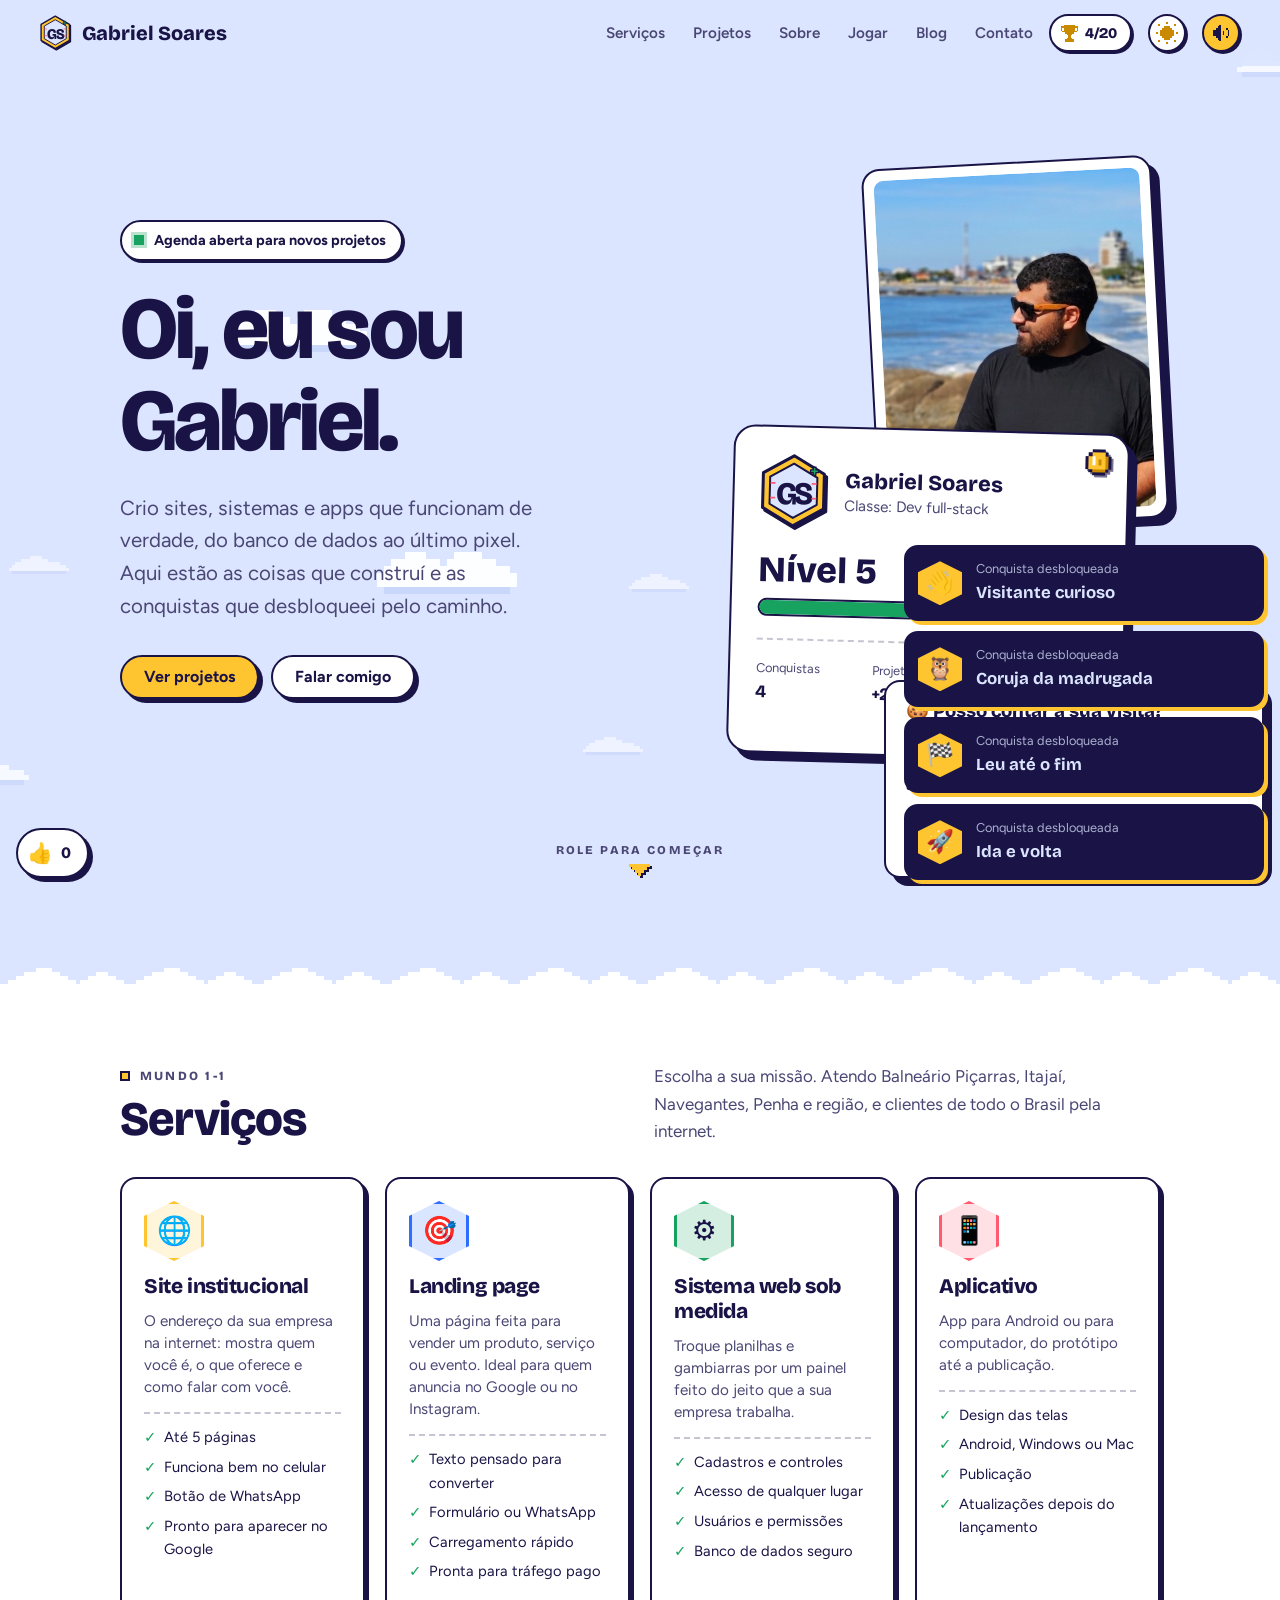
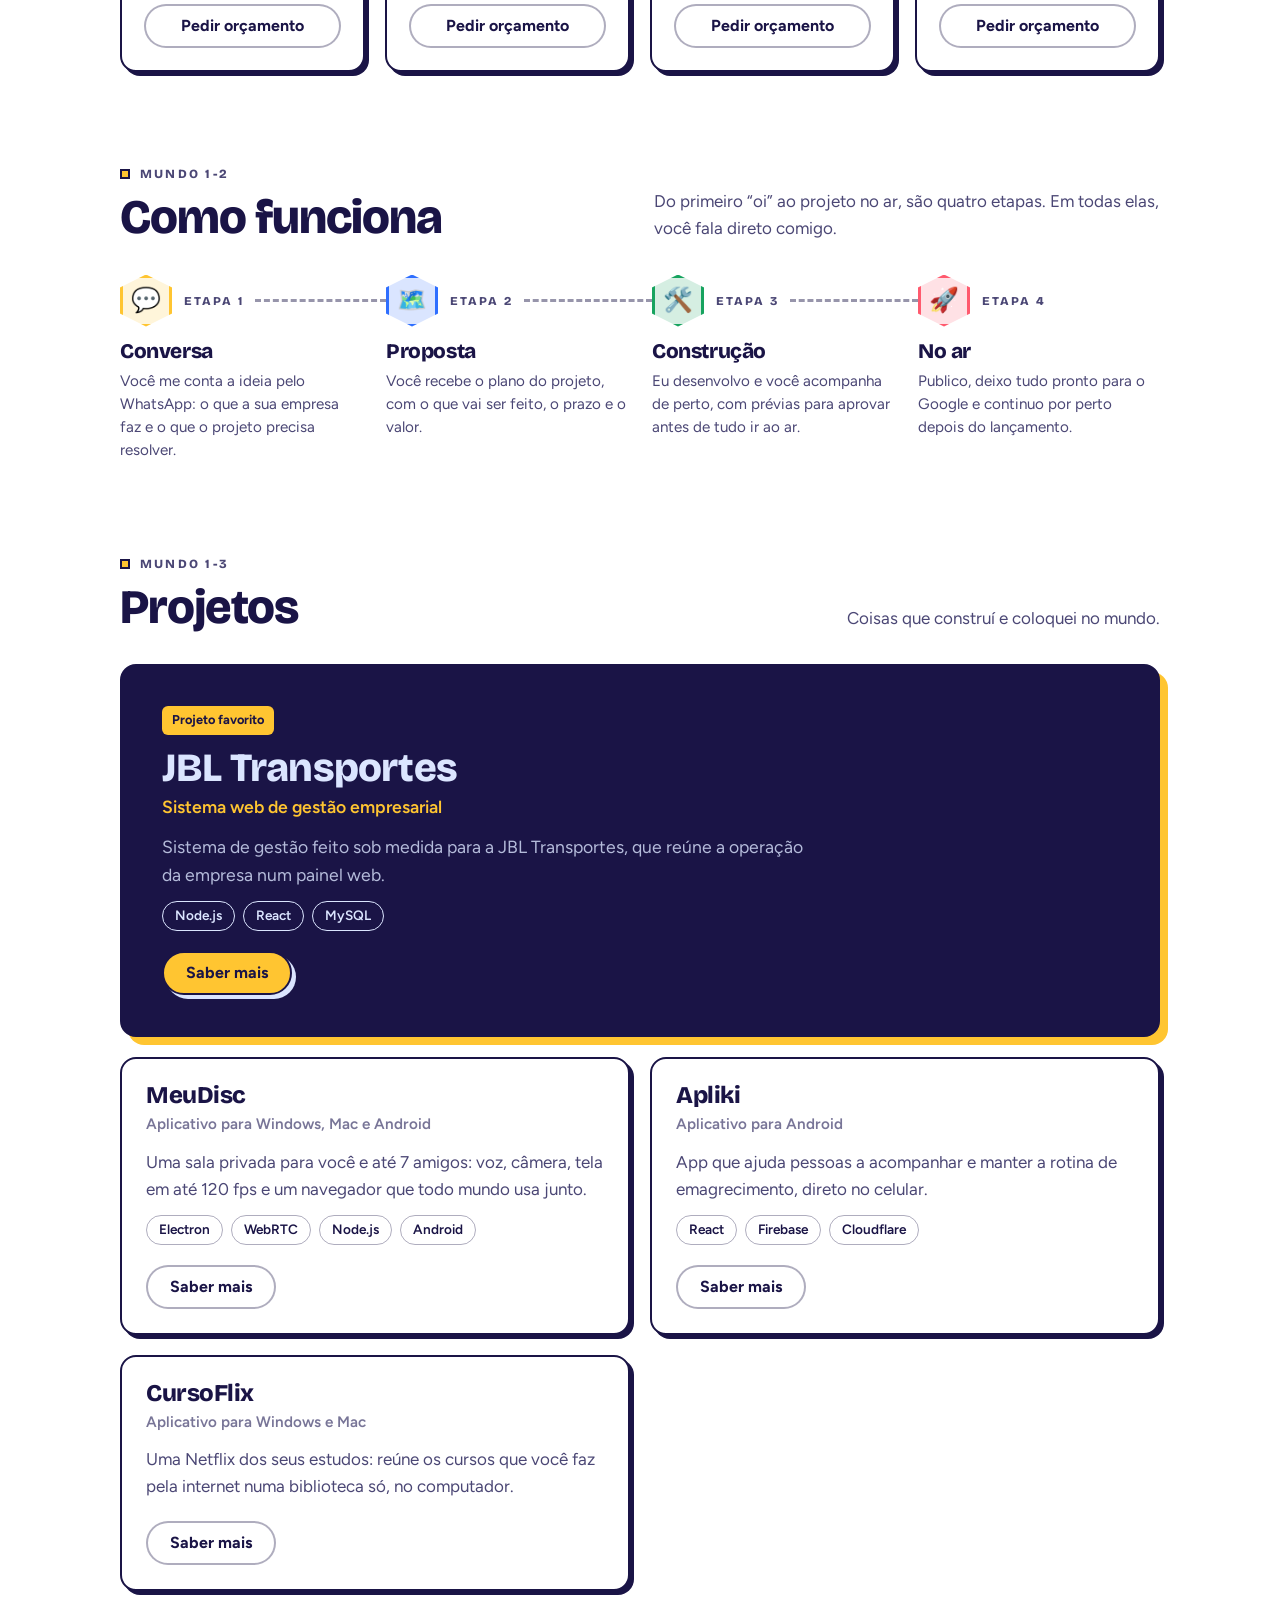
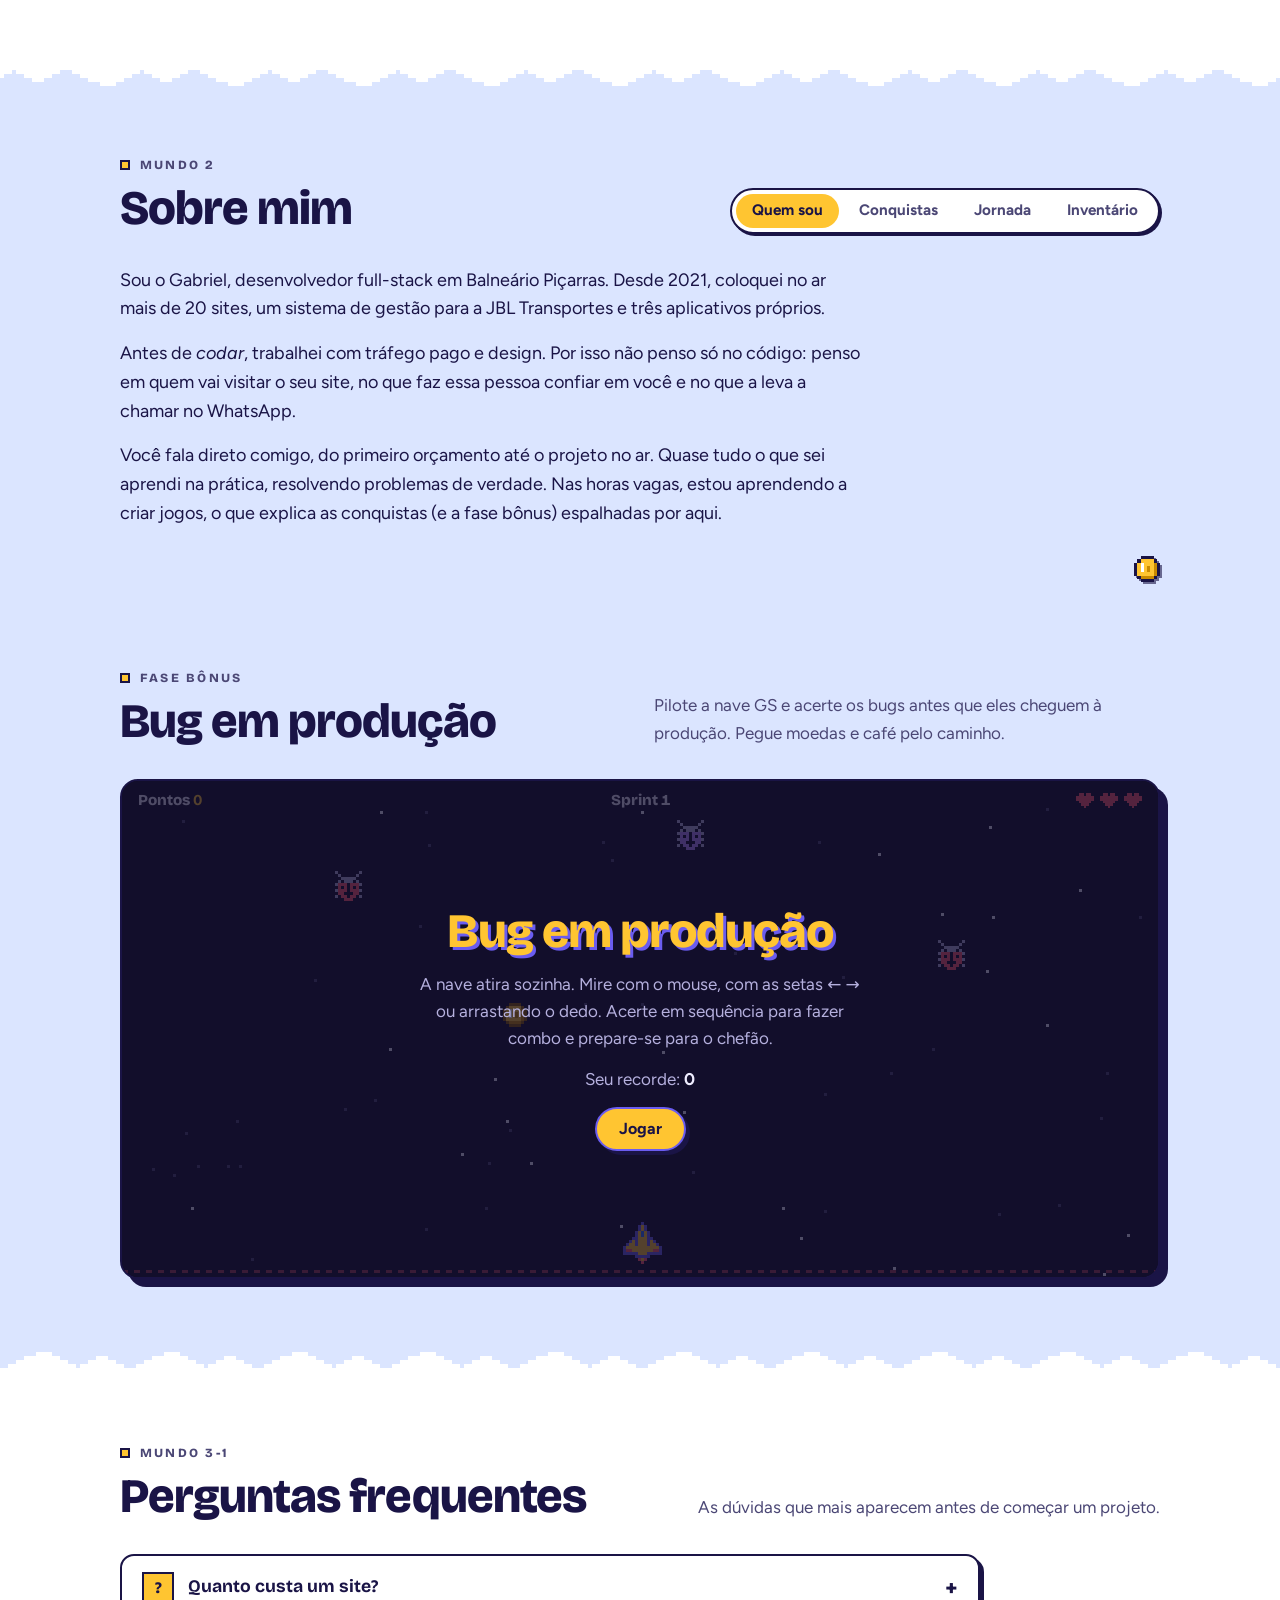
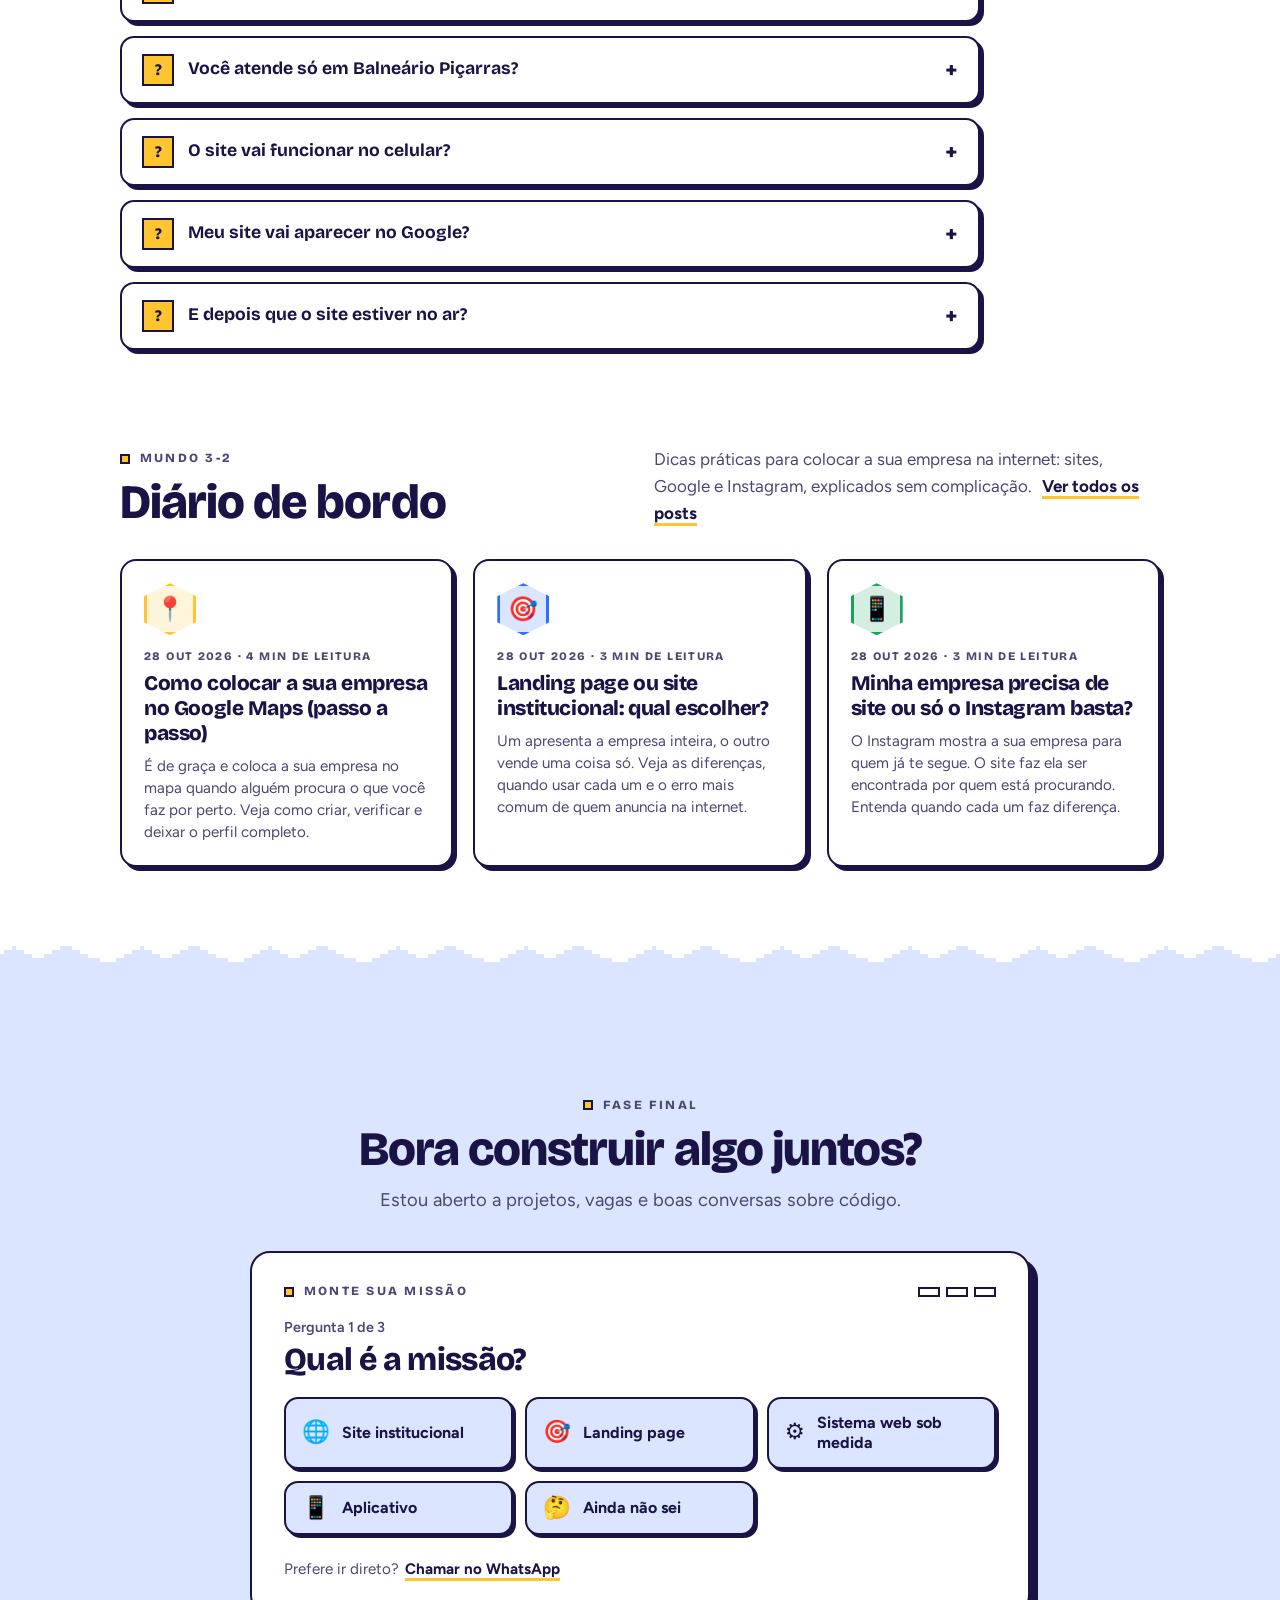
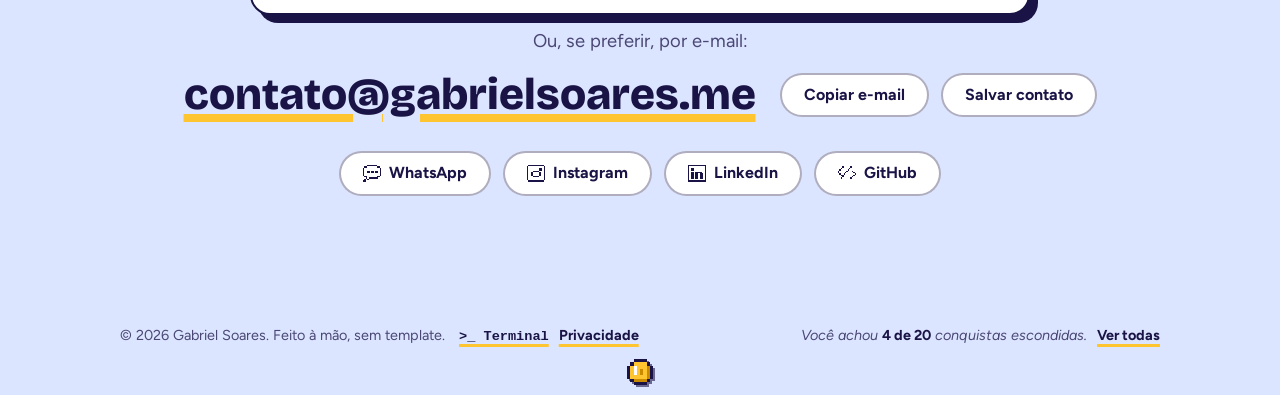
==== index.html @ e7918ba9 "Adiciona aviso de cookies, Google Analytics e cliques no WhatsApp - medicao.js: o Google Analytics s" ====
<!doctype html>
<html lang="pt-BR">
<head>
  <meta charset="utf-8">
  <meta name="viewport" content="width=device-width, initial-scale=1">
  <title>Criação de sites e sistemas em Balneário Piçarras | Gabriel Soares</title>
  <meta name="description" content="Desenvolvedor full-stack em Balneário Piçarras, SC. Crio sites institucionais, landing pages, sistemas web e apps para empresas de Piçarras, Itajaí, Navegantes, Penha e região. Peça seu orçamento.">
  <link rel="canonical" href="https://gabrielsoares.me/">
  <link rel="alternate" type="application/rss+xml" title="Diário de bordo | Gabriel Soares" href="https://gabrielsoares.me/blog/feed.xml">
  <meta name="robots" content="index, follow">
  <meta name="author" content="Gabriel Soares">
  <meta name="theme-color" content="#ffc531">
  <meta name="color-scheme" content="light dark">

  <!-- Prévia do link no WhatsApp, Instagram, LinkedIn etc. -->
  <meta property="og:type" content="website">
  <meta property="og:locale" content="pt_BR">
  <meta property="og:site_name" content="Gabriel Soares">
  <meta property="og:url" content="https://gabrielsoares.me/">
  <meta property="og:title" content="Gabriel Soares | Criação de sites e sistemas">
  <meta property="og:description" content="Sites, landing pages, sistemas web e apps para empresas de Balneário Piçarras e região. Mais de 20 projetos entregues.">
  <meta property="og:image" content="https://gabrielsoares.me/logo/gabriel-soares-lockup.png">
  <meta property="og:image:width" content="1200">
  <meta property="og:image:height" content="500">
  <meta property="og:image:alt" content="Logo Gabriel Soares">
  <meta name="twitter:card" content="summary_large_image">
  <meta name="twitter:title" content="Gabriel Soares | Criação de sites e sistemas">
  <meta name="twitter:description" content="Sites, landing pages, sistemas web e apps para empresas de Balneário Piçarras e região.">
  <meta name="twitter:image" content="https://gabrielsoares.me/logo/gabriel-soares-lockup.png">

  <!-- Dados estruturados: ajudam o Google a entender quem você é, o que oferece e onde atende -->
  <script type="application/ld+json">
  {
    "@context": "https://schema.org",
    "@graph": [
      {
        "@type": "ProfessionalService",
        "@id": "https://gabrielsoares.me/#negocio",
        "name": "Gabriel Soares | Desenvolvimento web",
        "url": "https://gabrielsoares.me/",
        "logo": "https://gabrielsoares.me/logo/gabriel-soares-icon.png",
        "image": "https://gabrielsoares.me/foto.jpg",
        "description": "Criação de sites institucionais, landing pages, sistemas web e aplicativos para empresas.",
        "email": "contato@gabrielsoares.me",
        "telephone": "+55 47 99220-1382",
        "priceRange": "$$",
        "address": {
          "@type": "PostalAddress",
          "addressLocality": "Balneário Piçarras",
          "addressRegion": "SC",
          "addressCountry": "BR"
        },
        "areaServed": [
          { "@type": "City", "name": "Balneário Piçarras" },
          { "@type": "City", "name": "Itajaí" },
          { "@type": "City", "name": "Navegantes" },
          { "@type": "City", "name": "Penha" },
          { "@type": "City", "name": "Balneário Camboriú" },
          { "@type": "Country", "name": "Brasil" }
        ],
        "founder": { "@id": "https://gabrielsoares.me/#gabriel" },
        "hasOfferCatalog": {
          "@type": "OfferCatalog",
          "name": "Serviços",
          "itemListElement": [
            { "@type": "Offer", "itemOffered": { "@type": "Service", "name": "Criação de site institucional" } },
            { "@type": "Offer", "itemOffered": { "@type": "Service", "name": "Landing page" } },
            { "@type": "Offer", "itemOffered": { "@type": "Service", "name": "Sistema web sob medida" } },
            { "@type": "Offer", "itemOffered": { "@type": "Service", "name": "Aplicativo para celular" } }
          ]
        }
      },
      {
        "@type": "Person",
        "@id": "https://gabrielsoares.me/#gabriel",
        "name": "Gabriel Soares",
        "jobTitle": "Desenvolvedor full-stack",
        "url": "https://gabrielsoares.me/",
        "image": "https://gabrielsoares.me/foto.jpg",
        "sameAs": [
          "https://www.instagram.com/ogabrielsoares.dev/",
          "https://github.com/gabrielsoares97",
          "https://www.linkedin.com/in/gabriel-gracie/"
        ]
      }
    ]
  }
  </script>
  <link rel="icon" type="image/png" sizes="48x48" href="logo/favicon.png">
  <link rel="apple-touch-icon" href="logo/favicon.png">
  <link rel="preload" href="fontes/bricolage-grotesque.woff2" as="font" type="font/woff2" crossorigin>
  <link rel="preload" href="fontes/figtree.woff2" as="font" type="font/woff2" crossorigin>
  <link rel="preload" href="foto.jpg" as="image" fetchpriority="high">
  <link rel="stylesheet" href="style.css?v=2026-10-29-cookies">
  <!-- Aplica o tema dia/noite escolhido antes da página aparecer, para não piscar -->
  <script>try { var t = localStorage.getItem("gs-tema"); if (t) document.documentElement.dataset.tema = t; } catch (e) {}</script>
</head>
<body>
  <a class="pular" href="#conteudo">Pular para o conteúdo</a>
  <canvas class="fundo" id="fundo" aria-hidden="true"></canvas>

  <svg width="0" height="0" style="position:absolute" aria-hidden="true">
    <symbol id="selo-gs" viewBox="60 33 406 462">
      <path d="M256 47 438 152v208L256 465 74 360V152Z" fill="#1A1446" stroke="#1A1446" stroke-width="18" stroke-linejoin="round" transform="translate(14 16)"/>
      <path d="M256 47 438 152v208L256 465 74 360V152Z" fill="#FFC531" stroke="#1A1446" stroke-width="18" stroke-linejoin="round"/>
      <path d="M256 94 397 175v162l-141 81-141-81V175Z" fill="#DBE5FF" stroke="#1A1446" stroke-width="12" stroke-linejoin="round"/>
      <path d="M371 112h16v16h16v16h-16v16h-16v-16h-16v-16h16Z" fill="#17A35F" stroke="#1A1446" stroke-width="8" stroke-linejoin="round"/>
      <text x="256" y="335" text-anchor="middle" fill="#1A1446" font-family="Bricolage Grotesque, Arial, sans-serif" font-size="190" font-weight="800" letter-spacing="-18">GS</text>
      <path d="M122 212h22M368 212h22M122 300h22M368 300h22" stroke="#FF5A6E" stroke-width="10" stroke-linecap="round"/>
    </symbol>
  </svg>

  <header class="topo">
    <a class="marca" href="#inicio">
      <svg class="selo" aria-hidden="true"><use href="#selo-gs" /></svg>
      <span id="marca">Gabriel Soares</span>
    </a>
    <nav aria-label="Seções">
      <a href="#servicos">Serviços</a>
      <a href="#projetos">Projetos</a>
      <a href="#sobre">Sobre</a>
      <a href="#jogo">Jogar</a>
      <a href="blog/">Blog</a>
      <a href="#contato">Contato</a>
    </nav>
    <button type="button" class="hud" id="hud" aria-haspopup="dialog" title="Suas conquistas neste site">
      <span class="hud-icone" id="hud-icone"></span>
      <span id="hud-num">0/0</span>
    </button>
    <button type="button" class="som tema" id="tema" aria-pressed="false" aria-label="Modo noite" title="Trocar entre dia e noite"></button>
    <button type="button" class="som" id="som" aria-pressed="true" data-ligado="true" aria-label="Efeitos sonoros" title="Ligar ou desligar os sons">
      <svg viewBox="0 0 12 12" aria-hidden="true" shape-rendering="crispEdges">
        <path d="M1 4h2v4H1zM3 3h1v6H3zM4 2h1v8H4zM5 1h1v10H5z" />
        <path class="som-ligado" d="M7 5h1v2H7zM9 3h1v1H9zM10 4h1v4h-1zM9 8h1v1H9z" />
        <path class="som-desligado" d="M7 4h1v1H7zM8 5h1v1H8zM9 6h1v1H9zM10 7h1v1h-1zM10 4h1v1h-1zM9 5h1v1H9zM8 6h1v1H8zM7 7h1v1H7z" />
      </svg>
    </button>
  </header>

  <!-- Menu do alto-falante, quando o site tem música (DADOS.musica): efeitos e música, cada um com sua chave -->
  <div class="menu-som" id="menu-som" popover aria-label="Som">
    <button type="button" class="menu-som-item" id="alternar-efeitos" role="switch" aria-checked="true">Efeitos sonoros <i aria-hidden="true"></i></button>
    <button type="button" class="menu-som-item" id="alternar-musica" role="switch" aria-checked="false">Música de fundo <i aria-hidden="true"></i></button>
    <label class="menu-som-volume">
      <span>Volume da música</span>
      <input type="range" id="volume-musica" min="0" max="100" step="5" value="50">
    </label>
  </div>

  <main id="conteudo">
    <section class="hero" id="inicio">
      <div class="hero-texto">
        <p class="status" id="status"></p>
        <h1 id="hero-titulo">Oi, eu sou Gabriel.</h1>
        <p class="hero-resumo" id="hero-resumo"></p>
        <div class="acoes" id="hero-acoes">
          <a class="botao primario" href="#projetos">Ver projetos</a>
          <a class="botao" href="#contato">Falar comigo</a>
        </div>
      </div>

      <div class="hero-lado">
      <figure class="retrato" id="retrato"></figure>

      <aside class="ficha" aria-label="Ficha de jogador">
        <div class="ficha-topo">
          <div class="avatar" id="avatar" aria-hidden="true"></div>
          <div>
            <p class="ficha-nome" id="ficha-nome"></p>
            <p class="ficha-classe" id="ficha-classe"></p>
          </div>
        </div>
        <div class="nivel">
          <div class="nivel-linha">
            <span class="nivel-num" id="nivel-num"></span>
            <span class="nivel-dica" id="nivel-dica"></span>
          </div>
          <div class="xp" role="progressbar" aria-label="Experiência até o próximo nível" aria-valuemin="0" aria-valuemax="100" id="xp">
            <div class="xp-barra" id="xp-barra"></div>
          </div>
        </div>
        <dl class="stats">
          <div><dt>Conquistas</dt><dd id="stat-conquistas"></dd></div>
          <div><dt>Projetos</dt><dd id="stat-projetos"></dd></div>
          <div><dt>Base</dt><dd id="stat-base"></dd></div>
        </dl>
      </aside>
      </div>

      <a class="comecar" href="#servicos">
        <span>Role para começar</span>
        <svg viewBox="0 0 7 5" aria-hidden="true" shape-rendering="crispEdges"><path d="M0 0h7v1H6v1H5v1H4v1H3V3H2V2H1V1H0Z" /></svg>
      </a>
    </section>

    <!-- Mundo 1: o que eu faço. A faixa (uma nuvem grande) separa um mundo do outro. -->
    <div class="faixa">
      <section class="secao" id="servicos" aria-labelledby="t-servicos">
        <div class="secao-cabeca">
          <div>
            <p class="olho">Mundo 1-1</p>
            <h2 id="t-servicos">Serviços</h2>
          </div>
          <p>Escolha a sua missão. Atendo Balneário Piçarras, Itajaí, Navegantes, Penha e região, e clientes de todo o Brasil pela internet.</p>
        </div>
        <ul class="servicos" id="lista-servicos"></ul>
      </section>

      <section class="secao" id="processo" aria-labelledby="t-processo">
        <div class="secao-cabeca">
          <div>
            <p class="olho">Mundo 1-2</p>
            <h2 id="t-processo">Como funciona</h2>
          </div>
          <p>Do primeiro “oi” ao projeto no ar, são quatro etapas. Em todas elas, você fala direto comigo.</p>
        </div>
        <ol class="etapas" id="lista-processo"></ol>
      </section>

      <section class="secao" id="projetos" aria-labelledby="t-projetos">
        <div class="secao-cabeca">
          <div>
            <p class="olho">Mundo 1-3</p>
            <h2 id="t-projetos">Projetos</h2>
          </div>
          <p>Coisas que construí e coloquei no mundo.</p>
        </div>
        <div class="projetos" id="lista-projetos"></div>
      </section>
    </div>

    <!-- Mundo 2: quem eu sou. Sobre, conquistas, jornada e inventário numa seção só, em abas. -->
    <section class="secao tem-moeda" id="sobre" aria-labelledby="t-sobre">
      <div class="secao-cabeca">
        <div>
          <p class="olho">Mundo 2</p>
          <h2 id="t-sobre">Sobre mim</h2>
        </div>
        <div class="abas" id="abas-sobre" role="tablist" aria-label="Sobre mim">
          <button type="button" class="aba" role="tab" id="aba-sobre" aria-controls="painel-sobre" aria-selected="true">Quem sou</button>
          <button type="button" class="aba" role="tab" id="aba-conquistas" aria-controls="conquistas" aria-selected="false" tabindex="-1">Conquistas</button>
          <button type="button" class="aba" role="tab" id="aba-jornada" aria-controls="jornada" aria-selected="false" tabindex="-1">Jornada</button>
          <button type="button" class="aba" role="tab" id="aba-inventario" aria-controls="inventario" aria-selected="false" tabindex="-1">Inventário</button>
        </div>
      </div>

      <div class="painel" id="painel-sobre" role="tabpanel" aria-labelledby="aba-sobre" tabindex="0">
        <div class="sobre-texto" id="sobre-texto"></div>
      </div>
      <div class="painel" id="conquistas" role="tabpanel" aria-labelledby="aba-conquistas" tabindex="0" hidden>
        <p class="painel-intro" id="conquistas-contagem"></p>
        <ul class="conquistas" id="lista-conquistas"></ul>
      </div>
      <div class="painel tem-moeda" id="jornada" role="tabpanel" aria-labelledby="aba-jornada" tabindex="0" hidden>
        <p class="painel-intro">Cada etapa foi uma fase. Esta é a ordem em que joguei.</p>
        <ol class="fases" id="lista-jornada"></ol>
      </div>
      <div class="painel" id="inventario" role="tabpanel" aria-labelledby="aba-inventario" tabindex="0" hidden>
        <p class="painel-intro">As ferramentas que levo para qualquer fase.</p>
        <div class="inventario" id="lista-inventario"></div>
      </div>
    </section>

    <section class="secao" id="jogo" aria-labelledby="t-jogo">
      <div class="secao-cabeca">
        <div>
          <p class="olho">Fase bônus</p>
          <h2 id="t-jogo">Bug em produção</h2>
        </div>
        <p>Pilote a nave GS e acerte os bugs antes que eles cheguem à produção. Pegue moedas e café pelo caminho.</p>
      </div>
      <div class="jogo" id="jogo-area">
        <canvas class="jogo-tela" id="jogo-tela" aria-label="Jogo: a nave atira sozinha, você só desvia e mira"></canvas>
        <div class="jogo-hud" aria-hidden="true">
          <span>Pontos <strong id="jogo-pontos">0</strong> <em class="jogo-combo" id="jogo-combo"></em></span>
          <span id="jogo-sprint">Sprint 1</span>
          <span class="jogo-vidas" id="jogo-vidas"></span>
        </div>
        <div class="jogo-painel" id="jogo-painel" aria-live="polite"></div>
      </div>
    </section>

    <!-- Mundo 3: dúvidas e dicas -->
    <div class="faixa">
      <section class="secao" id="perguntas" aria-labelledby="t-perguntas">
        <div class="secao-cabeca">
          <div>
            <p class="olho">Mundo 3-1</p>
            <h2 id="t-perguntas">Perguntas frequentes</h2>
          </div>
          <p>As dúvidas que mais aparecem antes de começar um projeto.</p>
        </div>
        <div class="perguntas" id="lista-perguntas"></div>
      </section>

      <!-- Últimos posts do blog: preenchido pelo gerar-blog.js -->
      <!-- blog:inicio -->
      <section class="secao" id="blog" aria-labelledby="t-blog">
        <div class="secao-cabeca">
          <div>
            <p class="olho">Mundo 3-2</p>
            <h2 id="t-blog">Diário de bordo</h2>
          </div>
          <p>Dicas práticas para colocar a sua empresa na internet: sites, Google e Instagram, explicados sem complicação. <a class="botao-link" href="blog/">Ver todos os posts</a></p>
        </div>
        <ul class="posts">
        <li class="post-card">
        <span class="medalha" aria-hidden="true">📍</span>
        <div class="post-card-texto">
          <p class="post-card-meta"><time datetime="2026-10-28">28 out 2026</time> · 4 min de leitura</p>
          <h3><a href="blog/como-colocar-empresa-no-google-maps/">Como colocar a sua empresa no Google Maps (passo a passo)</a></h3>
          <p>É de graça e coloca a sua empresa no mapa quando alguém procura o que você faz por perto. Veja como criar, verificar e deixar o perfil completo.</p>
        </div>
      </li>
        <li class="post-card">
        <span class="medalha" aria-hidden="true">🎯</span>
        <div class="post-card-texto">
          <p class="post-card-meta"><time datetime="2026-10-28">28 out 2026</time> · 3 min de leitura</p>
          <h3><a href="blog/landing-page-ou-site-institucional/">Landing page ou site institucional: qual escolher?</a></h3>
          <p>Um apresenta a empresa inteira, o outro vende uma coisa só. Veja as diferenças, quando usar cada um e o erro mais comum de quem anuncia na internet.</p>
        </div>
      </li>
        <li class="post-card">
        <span class="medalha" aria-hidden="true">📱</span>
        <div class="post-card-texto">
          <p class="post-card-meta"><time datetime="2026-10-28">28 out 2026</time> · 3 min de leitura</p>
          <h3><a href="blog/site-ou-instagram/">Minha empresa precisa de site ou só o Instagram basta?</a></h3>
          <p>O Instagram mostra a sua empresa para quem já te segue. O site faz ela ser encontrada por quem está procurando. Entenda quando cada um faz diferença.</p>
        </div>
      </li>
        </ul>
      </section>
      <!-- blog:fim -->
    </div>

    <section class="contato" id="contato" aria-labelledby="t-contato">
      <p class="olho">Fase final</p>
      <h2 id="t-contato">Bora construir algo juntos?</h2>
      <p>Estou aberto a projetos, vagas e boas conversas sobre código.</p>
      <div class="missao" id="missao"></div>
      <p class="contato-ou">Ou, se preferir, por e-mail:</p>
      <div class="contato-email">
        <a id="email-link" class="email-grande" href="#"></a>
        <div class="contato-email-acoes">
          <button type="button" class="botao leve" id="copiar-email">Copiar e-mail</button>
          <button type="button" class="botao leve" id="salvar-contato">Salvar contato</button>
        </div>
      </div>
      <ul class="redes" id="lista-redes"></ul>
    </section>
  </main>

  <footer class="rodape tem-moeda">
    <p>
      <span id="rodape-texto"></span>
      <button type="button" class="botao-link terminal-botao" id="abrir-terminal" aria-haspopup="dialog" aria-keyshortcuts="Control+K" title="Atalho: Ctrl + K">&gt;_ Terminal</button>
      <a class="botao-link" href="privacidade/">Privacidade</a>
    </p>
    <p class="rodape-dica">
      <span id="rodape-dica">Tem conquista escondida por aqui.</span>
      <button type="button" class="botao-link" id="ver-conquistas" aria-haspopup="dialog">Ver todas</button>
    </p>
  </footer>

  <div class="progresso" id="progresso" aria-hidden="true"></div>

  <dialog class="modal" id="modal-projeto" aria-labelledby="modal-titulo">
    <div class="modal-corpo">
      <button type="button" class="modal-fechar" id="modal-fechar" aria-label="Fechar">✕</button>
      <div class="modal-galeria" id="modal-galeria"></div>
      <h3 id="modal-titulo"></h3>
      <p class="projeto-tipo" id="modal-tipo"></p>
      <div class="modal-texto" id="modal-texto"></div>
      <div id="modal-tags"></div>
      <div class="modal-links" id="modal-links"></div>
    </div>
  </dialog>

  <dialog class="modal" id="modal-trofeus" aria-labelledby="trofeus-titulo">
    <div class="modal-corpo">
      <button type="button" class="modal-fechar" data-fechar aria-label="Fechar">✕</button>
      <p class="olho">Pausa</p>
      <h3 id="trofeus-titulo">Suas conquistas</h3>
      <p class="trofeus-resumo" id="trofeus-resumo"></p>
      <div class="xp trofeus-barra" aria-hidden="true"><div class="xp-barra" id="trofeus-barra"></div></div>
      <ul class="trofeus" id="lista-trofeus"></ul>
      <div class="modal-links">
        <button type="button" class="botao primario" id="compartilhar">Desafiar um amigo</button>
      </div>
    </div>
  </dialog>

  <dialog class="modal terminal" id="modal-terminal" aria-label="Terminal">
    <div class="modal-corpo">
      <div class="terminal-barra" aria-hidden="true"><i></i><i></i><i></i><span>visitante@gabrielsoares.me</span></div>
      <button type="button" class="modal-fechar" data-fechar aria-label="Fechar">✕</button>
      <div class="terminal-saida" id="terminal-saida" role="log" aria-live="polite"></div>
      <form class="terminal-form" id="terminal-form">
        <label class="terminal-prompt" for="terminal-entrada">~$</label>
        <input id="terminal-entrada" autocomplete="off" autocapitalize="off" spellcheck="false" enterkeyhint="send" aria-label="Comando">
      </form>
    </div>
  </dialog>

  <button type="button" class="like" id="like" aria-label="Curtir o site">
    <span class="like-icone" aria-hidden="true">👍</span>
    <span class="like-num" id="like-num">…</span>
  </button>

  <div class="toasts" id="toasts" aria-live="polite" popover="manual"></div>

  <script src="medicao.js?v=2026-10-29-cookies"></script>
  <script src="dados.js?v=2026-10-29-cookies"></script>
  <script src="ceu.js?v=2026-10-29-cookies"></script>
  <script src="script.js?v=2026-10-29-cookies"></script>
</body>
</html>
---- style.css ----
/* ---------- Fontes (hospedadas no próprio site) ---------- */
@font-face {
  font-family: "Bricolage Grotesque";
  src: url("fontes/bricolage-grotesque.woff2") format("woff2");
  font-weight: 500 800;
  font-style: normal;
  font-display: swap;
}
@font-face {
  font-family: "Figtree";
  src: url("fontes/figtree.woff2") format("woff2");
  font-weight: 400 700;
  font-style: normal;
  font-display: swap;
}
@font-face {
  font-family: "Figtree";
  src: url("fontes/figtree-italico.woff2") format("woff2");
  font-weight: 400;
  font-style: italic;
  font-display: swap;
}

/* ---------- Tokens ---------- */
:root {
  --ceu: #dbe5ff;
  --papel: #ffffff;
  --tinta: #1a1446;
  --tinta-suave: #4b4775;
  --contorno: #1a1446;
  --moeda: #ffc531;
  --grama: #17a35f;
  --cereja: #ff5a6e;

  --comum: #6f7fa8;
  --rara: #2f6fff;
  --epica: #8a46ff;
  --lendaria: #c98a00;

  --sombra: 4px 4px 0 var(--contorno);
  --sombra-grande: 8px 8px 0 var(--contorno);

  --fonte-titulo: "Bricolage Grotesque", system-ui, sans-serif;
  --fonte-texto: "Figtree", system-ui, sans-serif;
  --fonte-mono: ui-monospace, "Cascadia Mono", "SF Mono", Consolas, "Liberation Mono", monospace;

  /* Faixa que separa os mundos: uma nuvem grande, da cor das nuvens do céu */
  --faixa: #ffffff;
  /* Borda de cima da faixa: os mesmos "calombos" de pixel das nuvens (32 x 6 pixels) */
  --nuvem-borda: url("data:image/svg+xml,%3Csvg xmlns='http://www.w3.org/2000/svg' viewBox='0 0 32 6' shape-rendering='crispEdges'%3E%3Cpath d='M9 0h4v1H9zM6 1h9v1H6zM24 1h3v1h-3zM4 2h13v1H4zM22 2h7v1h-7zM2 3h17v1H2zM20 3h11v1H20zM0 4h32v2H0z'/%3E%3C/svg%3E");

  --largura: 1120px;
  --gutter: clamp(16px, 4vw, 40px);

  /* Cursores do sistema; a luva de pixel entra logo abaixo, só para mouse */
  --cursor: auto;
  --cursor-clique: pointer;
}

/* Luva de pixel: branca no normal, amarela sobre o que dá para clicar. 9 1 = ponta do dedo. */
@media (pointer: fine) {
  :root {
    --cursor: url("cursor/mao.png") 9 1, auto;
    --cursor-clique: url("cursor/mao-clique.png") 9 1, pointer;
  }
  @supports (cursor: image-set(url("cursor/mao.png") 1x) 0 0, auto) {
    :root {
      --cursor: image-set(url("cursor/mao.png") 1x, url("cursor/mao@2x.png") 2x) 9 1, auto;
      --cursor-clique: image-set(url("cursor/mao-clique.png") 1x, url("cursor/mao-clique@2x.png") 2x) 9 1, pointer;
    }
  }
}

/* Noite: segue o sistema, a menos que o visitante tenha escolhido no botão de sol/lua (data-tema).
   Os dois blocos têm as mesmas cores: mude nos dois. */
@media (prefers-color-scheme: dark) {
  :root:not([data-tema="claro"]) {
    --ceu: #120e2b;
    --papel: #1f1947;
    --tinta: #efedff;
    --tinta-suave: #b5b0de;
    --contorno: #6a5cf0;
    --comum: #9aa8cc;
    --rara: #6f9bff;
    --epica: #b48aff;
    --lendaria: #ffc531;
    --faixa: #2a2263;
  }
}
:root[data-tema="escuro"] {
  --ceu: #120e2b;
  --papel: #1f1947;
  --tinta: #efedff;
  --tinta-suave: #b5b0de;
  --contorno: #6a5cf0;
  --comum: #9aa8cc;
  --rara: #6f9bff;
  --epica: #b48aff;
  --lendaria: #ffc531;
  --faixa: #2a2263;
  color-scheme: dark;
}
:root[data-tema="claro"] { color-scheme: light; }

/* ---------- Base ---------- */
*,
*::before,
*::after { box-sizing: border-box; }

html { scroll-behavior: smooth; scroll-padding-top: 80px; }

body {
  margin: 0;
  background: var(--ceu);
  color: var(--tinta);
  font-family: var(--fonte-texto);
  font-size: 1.0625rem;
  line-height: 1.6;
  -webkit-font-smoothing: antialiased;
  cursor: var(--cursor);
}
a, button, summary, label { cursor: var(--cursor-clique); }

h1, h2, h3 {
  font-family: var(--fonte-titulo);
  line-height: 1.05;
  margin: 0;
  letter-spacing: -0.02em;
}

p { margin: 0; }
a { color: inherit; }

:focus-visible {
  outline: 3px solid var(--cereja);
  outline-offset: 3px;
  border-radius: 4px;
}

/* Céu de fundo (nuvens de pixel / estrelas), desenhado pelo script.js.
   100lvh: não muda de tamanho quando a barra do navegador do celular aparece e some. */
.fundo {
  position: fixed;
  top: 0;
  left: 0;
  z-index: -1;
  width: 100%;
  height: 100vh;
  height: 100lvh;
  pointer-events: none;
}

.pular {
  position: absolute;
  left: 16px;
  top: -100px;
  background: var(--moeda);
  color: #1a1446;
  padding: 8px 14px;
  z-index: 100;
  font-weight: 700;
}
.pular:focus { top: 12px; }

/* ---------- Topo ---------- */
.topo {
  position: sticky;
  top: 0;
  z-index: 20;
  display: flex;
  align-items: center;
  gap: 16px;
  padding: 14px var(--gutter);
  background: color-mix(in srgb, var(--ceu) 88%, transparent);
  backdrop-filter: blur(8px);
  transition: box-shadow 0.2s;
}
.topo.rolado { box-shadow: 0 2px 0 var(--contorno); }

.marca {
  display: inline-flex;
  align-items: center;
  gap: 10px;
  font-family: var(--fonte-titulo);
  font-weight: 800;
  font-size: 1.25rem;
  text-decoration: none;
}

.topo nav { display: flex; gap: clamp(10px, 2.5vw, 28px); margin-left: auto; }

/* Botão de som: alto-falante de pixel, com ondas (ligado) ou X (desligado) */
.som {
  flex: none;
  display: grid;
  place-items: center;
  width: 38px;
  height: 38px;
  padding: 0;
  border: 2px solid var(--contorno);
  border-radius: 50%;
  background: var(--papel);
  color: var(--tinta);
  box-shadow: 2px 2px 0 var(--contorno);
  transition: transform 0.08s, box-shadow 0.08s;
}
.som:hover { transform: translate(-1px, -1px); box-shadow: 3px 3px 0 var(--contorno); }
.som:active { transform: translate(2px, 2px); box-shadow: 0 0 0 var(--contorno); }
.som svg { width: 20px; height: 20px; fill: currentColor; }
/* data-ligado: algum som (efeitos ou música) está ligado */
#som[data-ligado="true"] { background: var(--moeda); color: #1a1446; }
#som[data-ligado="true"] .som-desligado,
#som[data-ligado="false"] .som-ligado { display: none; }

/* Menu do alto-falante (quando o site tem música): uma chave para os efeitos, outra para a música */
.menu-som {
  position: fixed;
  inset: auto; /* o script coloca o menu logo abaixo do alto-falante */
  margin: 0;
  padding: 6px;
  background: var(--papel);
  color: var(--tinta);
  border: 2px solid var(--contorno);
  border-radius: 14px;
  box-shadow: var(--sombra);
}
.menu-som-item {
  display: flex;
  align-items: center;
  justify-content: space-between;
  gap: 20px;
  width: 100%;
  padding: 10px 12px;
  border: 0;
  border-radius: 10px;
  background: none;
  color: inherit;
  font: 600 0.95rem/1.2 var(--fonte-texto);
  white-space: nowrap;
}
.menu-som-item:hover { background: color-mix(in srgb, var(--moeda) 20%, transparent); }
/* Chave liga/desliga de pixel: quadradinho que anda para a direita e fica verde */
.menu-som-item i {
  position: relative;
  flex: none;
  width: 38px;
  height: 22px;
  background: color-mix(in srgb, var(--tinta) 14%, var(--papel));
  border: 2px solid var(--contorno);
  border-radius: 4px;
}
.menu-som-item i::after {
  content: "";
  position: absolute;
  top: 3px;
  left: 3px;
  width: 12px;
  height: 12px;
  background: var(--contorno);
  transition: transform 0.12s steps(3);
}
.menu-som-item[aria-checked="true"] i { background: var(--grama); }
.menu-som-item[aria-checked="true"] i::after { background: #ffffff; transform: translateX(16px); }
/* Baixando a música: a chave pisca */
.menu-som-item[aria-busy="true"] i { animation: luz 0.6s steps(2) infinite; }

/* Volume da música: barra de pixel que enche de verde (--nivel vem do script), com um bloquinho de moeda para arrastar */
.menu-som-volume {
  display: grid;
  gap: 4px;
  padding: 4px 12px 10px;
  color: var(--tinta-suave);
  font: 600 0.85rem/1.2 var(--fonte-texto);
}
.menu-som-volume input {
  width: 100%;
  height: 24px;
  margin: 0;
  background: none;
  cursor: var(--cursor-clique);
  -webkit-appearance: none;
  appearance: none;
}
.menu-som-volume input:disabled { opacity: 0.4; cursor: var(--cursor); }
.menu-som-volume input::-webkit-slider-runnable-track {
  height: 12px;
  border: 2px solid var(--contorno);
  border-radius: 3px;
  background: linear-gradient(to right, var(--grama) var(--nivel, 50%), color-mix(in srgb, var(--tinta) 14%, var(--papel)) var(--nivel, 50%));
}
.menu-som-volume input::-webkit-slider-thumb {
  width: 14px;
  height: 22px;
  margin-top: -7px;
  background: var(--moeda);
  border: 2px solid var(--contorno);
  border-radius: 2px;
  -webkit-appearance: none;
  appearance: none;
}
.menu-som-volume input::-moz-range-track {
  height: 8px;
  border: 2px solid var(--contorno);
  border-radius: 3px;
  background: color-mix(in srgb, var(--tinta) 14%, var(--papel));
}
.menu-som-volume input::-moz-range-progress { height: 8px; background: var(--grama); }
.menu-som-volume input::-moz-range-thumb {
  width: 10px;
  height: 18px;
  background: var(--moeda);
  border: 2px solid var(--contorno);
  border-radius: 2px;
}

/* Dia/noite: sol dourado de dia, lua amarela à noite */
.tema,
.tema[aria-pressed="true"] { background: var(--papel); color: var(--lendaria); }
.tema svg { width: 22px; height: 22px; }

/* HUD: troféu com quantas conquistas secretas o visitante já achou. Abre o painel. */
.hud {
  flex: none;
  display: inline-flex;
  align-items: center;
  gap: 7px;
  height: 38px;
  padding: 0 13px 0 10px;
  border: 2px solid var(--contorno);
  border-radius: 999px;
  background: var(--papel);
  color: var(--tinta);
  font: 800 0.92rem/1 var(--fonte-titulo);
  font-variant-numeric: tabular-nums;
  box-shadow: 2px 2px 0 var(--contorno);
  transition: transform 0.08s, box-shadow 0.08s;
}
.hud:hover { transform: translate(-1px, -1px); box-shadow: 3px 3px 0 var(--contorno); }
.hud:active { transform: translate(2px, 2px); box-shadow: 0 0 0 var(--contorno); }
.hud-icone { display: grid; width: 17px; color: var(--lendaria); }
.hud-icone svg { width: 100%; height: auto; fill: currentColor; }
.hud.ganhou { animation: hud-ganhou 0.6s steps(4); }
@keyframes hud-ganhou {
  30% { transform: scale(1.25) rotate(-6deg); background: var(--moeda); color: #1a1446; }
  60% { transform: scale(0.95) rotate(4deg); }
}
.topo nav a {
  text-decoration: none;
  font-weight: 600;
  font-size: 0.95rem;
  color: var(--tinta-suave);
}
.topo nav a:hover { color: var(--tinta); text-decoration: underline; text-underline-offset: 4px; }
/* Seção que está na tela agora */
.topo nav a[aria-current] {
  color: var(--tinta);
  text-decoration: underline;
  text-decoration-color: var(--moeda);
  text-decoration-thickness: 3px;
  text-underline-offset: 6px;
}

/* ---------- Hero ---------- */
.hero {
  max-width: var(--largura);
  margin: 0 auto;
  padding: clamp(40px, 8vw, 96px) var(--gutter) clamp(48px, 8vw, 88px);
  display: grid;
  grid-template-columns: 1.25fr 1fr;
  gap: clamp(32px, 6vw, 72px);
  align-items: center;
}

/* Selo "agenda aberta" com luz verde piscando devagar */
.status {
  display: inline-flex;
  align-items: center;
  gap: 10px;
  margin-bottom: 22px;
  padding: 7px 15px 7px 12px;
  background: var(--papel);
  border: 2px solid var(--contorno);
  border-radius: 999px;
  box-shadow: 2px 2px 0 var(--contorno);
  font-size: 0.9rem;
  font-weight: 700;
}
.status:empty { display: none; }
.status::before {
  content: "";
  flex: none;
  width: 10px;
  height: 10px;
  background: var(--grama);
  box-shadow: 0 0 0 3px color-mix(in srgb, var(--grama) 30%, transparent);
  animation: luz 1.8s steps(2) infinite;
}
@keyframes luz { 50% { box-shadow: 0 0 0 6px color-mix(in srgb, var(--grama) 15%, transparent); } }

.hero h1 {
  font-size: clamp(2.75rem, 7.5vw, 5.5rem);
  font-weight: 800;
  font-variation-settings: "opsz" 96;
  letter-spacing: -0.035em;
  text-wrap: balance;
}

.hero-resumo {
  margin-top: 24px;
  max-width: 34ch;
  font-size: clamp(1.125rem, 1.6vw, 1.3rem);
  color: var(--tinta-suave);
}

.acoes { display: flex; flex-wrap: wrap; gap: 12px; margin-top: 32px; }

.botao {
  display: inline-flex;
  align-items: center;
  gap: 8px;
  padding: 12px 22px;
  border: 2px solid var(--contorno);
  border-radius: 999px;
  background: var(--papel);
  color: var(--tinta);
  font: 700 1rem/1 var(--fonte-texto);
  text-decoration: none;
  cursor: var(--cursor-clique);
  box-shadow: var(--sombra);
  transition: transform 0.12s, box-shadow 0.12s;
}
.botao:hover { transform: translate(-2px, -2px); box-shadow: 6px 6px 0 var(--contorno); }
.botao:active { transform: translate(3px, 3px); box-shadow: 1px 1px 0 var(--contorno); }
.botao.primario { background: var(--moeda); color: #1a1446; }
/* Discreto: ações secundárias e botões dentro de cards. A sombra só aparece no hover,
   para a página não ter dezenas de botões "gritando" ao mesmo tempo. */
.botao.leve { border-color: color-mix(in srgb, var(--contorno) 35%, transparent); box-shadow: none; }
.botao.leve:hover { border-color: var(--contorno); box-shadow: 3px 3px 0 var(--contorno); transform: translate(-1px, -1px); }
.botao.leve:active { box-shadow: none; transform: translate(1px, 1px); }

/* Retrato + ficha */
.hero-lado { display: grid; }

.retrato {
  justify-self: end;
  width: min(290px, 78%);
  aspect-ratio: 4 / 5;
  margin: 0;
  padding: 10px;
  background: var(--papel);
  border: 2px solid var(--contorno);
  border-radius: 18px;
  box-shadow: var(--sombra-grande);
  transform: rotate(-3deg);
}
.retrato img {
  display: block;
  width: 100%;
  height: 100%;
  object-fit: cover;
  border-radius: 10px;
}
.retrato-vazio {
  height: 100%;
  display: grid;
  place-content: center;
  gap: 6px;
  padding: 16px;
  text-align: center;
  border: 2px dashed color-mix(in srgb, var(--tinta) 35%, transparent);
  border-radius: 10px;
  background: var(--ceu);
}
.retrato-vazio strong { font: 800 1.3rem/1.2 var(--fonte-titulo); }
.retrato-vazio span { font-size: 0.85rem; color: var(--tinta-suave); }
.retrato-vazio code { font-size: 0.85em; }

/* Ficha de jogador */
.ficha {
  position: relative;
  z-index: 1;
  margin-top: -96px;
  width: 92%;
  background: var(--papel);
  border: 2px solid var(--contorno);
  border-radius: 22px;
  box-shadow: var(--sombra-grande);
  padding: 26px;
  transform: rotate(1.5deg);
}

.ficha-topo { display: flex; align-items: center; gap: 16px; }

.selo { display: block; aspect-ratio: 406 / 462; }
.marca .selo { height: 36px; }

.avatar { flex: none; width: 68px; }
.avatar .selo { width: 100%; }

.ficha-nome { font: 800 1.35rem/1.2 var(--fonte-titulo); }
.ficha-classe { color: var(--tinta-suave); font-size: 0.95rem; }

.nivel { margin-top: 22px; }
.nivel-linha { display: flex; justify-content: space-between; align-items: baseline; gap: 12px; }
.nivel-num { font: 800 2.25rem/1 var(--fonte-titulo); }
.nivel-dica { font-size: 0.85rem; color: var(--tinta-suave); text-align: right; }

.xp {
  margin-top: 10px;
  height: 18px;
  border: 2px solid var(--contorno);
  border-radius: 999px;
  background: var(--ceu);
  overflow: hidden;
}
.xp-barra {
  height: 100%;
  width: 0;
  background: var(--grama);
  border-right: 2px solid var(--contorno);
  transition: width 1.4s cubic-bezier(0.2, 0.8, 0.2, 1) 0.3s;
}

.stats {
  margin: 22px 0 0;
  display: grid;
  grid-template-columns: repeat(3, 1fr);
  gap: 8px;
  border-top: 2px dashed color-mix(in srgb, var(--tinta) 25%, transparent);
  padding-top: 18px;
}
.stats dt { font-size: 0.8rem; color: var(--tinta-suave); }
.stats dd { margin: 2px 0 0; font: 700 1.1rem/1.25 var(--fonte-titulo); overflow-wrap: anywhere; }

/* "Role para começar": seta de pixel quicando no pé do hero */
.comecar {
  grid-column: 1 / -1;
  justify-self: center;
  display: grid;
  justify-items: center;
  gap: 8px;
  margin-top: clamp(4px, 2vw, 16px);
  color: var(--tinta-suave);
  font: 800 0.75rem/1 var(--fonte-titulo);
  letter-spacing: 0.18em;
  text-transform: uppercase;
  text-decoration: none;
}
.comecar:hover { color: var(--tinta); }
.comecar svg { width: 21px; fill: var(--moeda); filter: drop-shadow(2px 2px 0 var(--contorno)); animation: quica 1s steps(2) infinite; }
@keyframes quica { 50% { transform: translateY(5px); } }

/* ---------- Seções ---------- */
.secao {
  max-width: var(--largura);
  margin: 0 auto;
  padding: clamp(40px, 6vw, 72px) var(--gutter);
}

/* Faixa de nuvem: junta as seções de um mesmo mundo e separa um mundo do outro.
   Esconde o céu animado atrás dela, então o texto fica num fundo calmo. */
.faixa {
  position: relative;
  margin-block: 24px; /* espaço para as bordas de nuvem, que ficam para fora */
  background: var(--faixa);
}
.faixa::before,
.faixa::after {
  content: "";
  position: absolute;
  left: 0;
  right: 0;
  height: 24px;
  background: var(--faixa);
  -webkit-mask: var(--nuvem-borda) 0 100% / 128px 24px repeat-x;
  mask: var(--nuvem-borda) 0 100% / 128px 24px repeat-x;
  pointer-events: none;
}
.faixa::before { bottom: calc(100% - 1px); }
/* Embaixo, a mesma borda de cabeça para baixo e deslocada, para não parecer carimbo */
.faixa::after {
  top: calc(100% - 1px);
  transform: scaleY(-1);
  -webkit-mask-position: 64px 100%;
  mask-position: 64px 100%;
}
/* Dentro do mesmo mundo, as seções ficam mais perto umas das outras */
.faixa > .secao + .secao { padding-top: clamp(8px, 2vw, 24px); }

.secao h2,
.contato h2 {
  font-size: clamp(2rem, 4.5vw, 3rem);
  font-weight: 800;
  font-variation-settings: "opsz" 72;
}

.secao-cabeca {
  display: flex;
  flex-wrap: wrap;
  align-items: flex-end;
  justify-content: space-between;
  gap: 8px 24px;
  margin-bottom: 32px;
}
.secao-cabeca > p { color: var(--tinta-suave); max-width: 46ch; }

/* Rótulo de fase acima dos títulos ("Mundo 1-2"), com um bloquinho de moeda */
.olho {
  display: flex;
  align-items: center;
  gap: 10px;
  margin-bottom: 12px;
  color: var(--tinta-suave);
  font: 800 0.78rem/1 var(--fonte-titulo);
  letter-spacing: 0.18em;
  text-transform: uppercase;
}
.olho::before {
  content: "";
  flex: none;
  width: 10px;
  height: 10px;
  background: var(--moeda);
  border: 2px solid var(--contorno);
}

.tem-moeda { position: relative; }

/* ---------- Sobre mim (abas) ---------- */
/* Menu de abas no estilo do botão de troféu: a aba aberta fica amarela */
.abas {
  display: flex;
  gap: 4px;
  max-width: 100%;
  padding: 4px;
  background: var(--papel);
  border: 2px solid var(--contorno);
  border-radius: 999px;
  box-shadow: 2px 2px 0 var(--contorno);
}
.aba {
  flex: 1 1 auto;
  padding: 9px 16px;
  border: 0;
  border-radius: 999px;
  background: none;
  color: var(--tinta-suave);
  font: 700 0.95rem/1 var(--fonte-texto);
  white-space: nowrap;
}
.aba:hover { color: var(--tinta); }
.aba[aria-selected="true"] { background: var(--moeda); color: #1a1446; }

.painel:focus-visible { outline-offset: 8px; }
.painel-intro { margin-bottom: 24px; color: var(--tinta-suave); }
.sobre-texto { display: grid; gap: 16px; max-width: 62ch; font-size: 1.125rem; }

/* ---------- Serviços ---------- */
.servicos {
  list-style: none;
  margin: 0;
  padding: 0;
  display: grid;
  grid-template-columns: repeat(4, 1fr); /* 4 lado a lado, 2 + 2 no tablet, 1 por linha no celular: nunca sobra um sozinho */
  gap: 20px;
}

.servico {
  --cor: var(--moeda);
  display: flex;
  flex-direction: column;
  gap: 10px;
  padding: 22px;
  background: var(--papel);
  border: 2px solid var(--contorno);
  border-radius: 16px;
  box-shadow: var(--sombra);
}
.servico:nth-child(4n + 2) { --cor: var(--rara); }
.servico:nth-child(4n + 3) { --cor: var(--grama); }
.servico:nth-child(4n + 4) { --cor: var(--cereja); }
.servico .medalha { margin-bottom: 4px; }
.servico h3 { font-size: 1.3rem; font-weight: 800; line-height: 1.2; }
.servico > p { color: var(--tinta-suave); font-size: 0.95rem; line-height: 1.45; }

.servico-inclui {
  list-style: none;
  margin: 4px 0 0;
  padding: 12px 0 0;
  display: grid;
  gap: 6px;
  font-size: 0.92rem;
  border-top: 2px dashed color-mix(in srgb, var(--tinta) 25%, transparent);
}
.servico-inclui li { display: flex; gap: 8px; }
.servico-inclui li::before { content: "✓"; color: var(--grama); font-weight: 800; }

.servico-rodape { margin-top: auto; padding-top: 10px; display: grid; gap: 12px; }
.servico-preco { font: 800 1.1rem/1.2 var(--fonte-titulo); }
.servico-rodape .botao { justify-content: center; }

/* ---------- Como funciona ---------- */
.etapas {
  list-style: none;
  margin: 0;
  padding: 0;
  display: grid;
  grid-template-columns: repeat(4, 1fr);
  gap: 24px;
}

/* Sem caixa: as etapas formam uma trilha, ligadas por uma linha tracejada */
.etapa {
  --cor: var(--moeda);
  display: flex;
  flex-direction: column;
  gap: 8px;
}
.etapa:nth-child(4n + 2) { --cor: var(--rara); }
.etapa:nth-child(4n + 3) { --cor: var(--grama); }
.etapa:nth-child(4n + 4) { --cor: var(--cereja); }
.etapa-topo { display: flex; align-items: center; gap: 12px; margin-bottom: 6px; }
.etapa .medalha { width: 52px; height: 52px; font-size: 1.5rem; }
.etapa-num { color: var(--tinta-suave); font: 800 0.75rem/1 var(--fonte-titulo); letter-spacing: 0.16em; text-transform: uppercase; }
.etapa h3 { font-size: 1.3rem; font-weight: 800; }
.etapa p { max-width: 30ch; color: var(--tinta-suave); font-size: 0.95rem; line-height: 1.5; }

/* A linha sai do rótulo "Etapa N" e atravessa o vão até a próxima etapa */
.etapa:not(:last-child) .etapa-topo::after {
  content: "";
  flex: 1;
  margin-right: -24px;
  border-top: 3px dashed color-mix(in srgb, var(--contorno) 45%, transparent);
}

/* ---------- Conquistas ---------- */
.conquistas {
  list-style: none;
  margin: 0;
  padding: 0;
  display: grid;
  grid-template-columns: repeat(auto-fill, minmax(min(100%, 320px), 1fr));
  gap: 18px;
}

.conquista {
  --cor: var(--comum);
  display: grid;
  grid-template-columns: auto 1fr;
  gap: 16px;
  align-items: start;
  padding: 18px;
  background: var(--papel);
  border: 2px solid var(--contorno);
  border-radius: 14px;
  box-shadow: var(--sombra);
}
.conquista[data-raridade="rara"] { --cor: var(--rara); }
.conquista[data-raridade="épica"] { --cor: var(--epica); }
.conquista[data-raridade="lendária"] { --cor: var(--lendaria); }

.medalha {
  width: 60px;
  height: 60px;
  display: grid;
  place-items: center;
  font-size: 1.75rem;
  background: color-mix(in srgb, var(--cor) 18%, var(--papel));
  border: 3px solid var(--cor);
  clip-path: polygon(50% 0, 100% 25%, 100% 75%, 50% 100%, 0 75%, 0 25%);
}

.conquista h3 { font-size: 1.15rem; font-weight: 700; line-height: 1.2; }
.conquista p { margin-top: 4px; font-size: 0.95rem; color: var(--tinta-suave); line-height: 1.45; }

.conquista-meta {
  display: flex;
  flex-wrap: wrap;
  gap: 6px 12px;
  margin-top: 10px;
  font-size: 0.82rem;
}
.raridade { color: var(--cor); font-weight: 700; }
.raridade::before { content: "◆ "; }
.conquista-data { color: var(--tinta-suave); }

/* Brilho da lendária: anima só transform, que roda na placa de vídeo sem repintar o card */
.conquista[data-raridade="lendária"] { position: relative; overflow: hidden; }
.conquista[data-raridade="lendária"]::after {
  content: "";
  position: absolute;
  inset: 0;
  pointer-events: none;
  background: linear-gradient(115deg, transparent 35%, color-mix(in srgb, var(--moeda) 35%, transparent) 50%, transparent 65%);
  transform: translateX(-100%);
  animation: brilho 5s ease-in-out infinite;
}
@keyframes brilho {
  0%, 60% { transform: translateX(-100%); }
  100% { transform: translateX(100%); }
}

.conquista.bloqueada {
  border-style: dashed;
  box-shadow: none;
  background: transparent;
}
.conquista.bloqueada .medalha { filter: grayscale(1); opacity: 0.5; }
.em-andamento { color: var(--tinta-suave); font-weight: 700; }
.em-andamento::before { content: "◇ "; }

/* ---------- Projetos ---------- */
.projetos {
  display: grid;
  grid-template-columns: repeat(2, 1fr);
  gap: 20px;
}

.projeto {
  display: flex;
  flex-direction: column;
  gap: 12px;
  padding: 24px;
  background: var(--papel);
  border: 2px solid var(--contorno);
  border-radius: 16px;
  box-shadow: var(--sombra);
}
.projeto h3 { font-size: 1.5rem; font-weight: 800; }
.projeto p { color: var(--tinta-suave); max-width: 60ch; }

.projeto.destaque {
  grid-column: 1 / -1;
  background: var(--tinta);
  color: var(--ceu);
  box-shadow: 8px 8px 0 var(--moeda);
  padding: clamp(24px, 4vw, 40px);
}
.projeto.destaque h3 { font-size: clamp(1.75rem, 3.5vw, 2.5rem); }
.projeto.destaque p { color: color-mix(in srgb, var(--ceu) 80%, transparent); font-size: 1.1rem; }
.projeto.destaque .tag { border-color: currentColor; }
.selo-destaque {
  align-self: flex-start;
  background: var(--moeda);
  color: #1a1446;
  font-weight: 700;
  font-size: 0.8rem;
  padding: 4px 10px;
  border-radius: 6px;
}

.tags { display: flex; flex-wrap: wrap; gap: 8px; list-style: none; padding: 0; margin: 0; }
.tag {
  font-size: 0.85rem;
  font-weight: 600;
  padding: 3px 12px;
  border: 1.5px solid color-mix(in srgb, var(--tinta) 35%, transparent);
  border-radius: 999px;
}

.projeto-tipo { margin-top: 4px; font-size: 0.95rem; font-weight: 600; opacity: 0.75; }
.projeto.destaque .projeto-tipo { color: var(--moeda); opacity: 1; }

.projeto-acoes { margin-top: auto; padding-top: 8px; }
.projeto.destaque .botao { box-shadow: 4px 4px 0 var(--ceu); }

/* ---------- Janela do projeto ---------- */
.modal {
  width: min(760px, calc(100vw - 32px));
  max-height: calc(100dvh - 32px);
  padding: 0;
  border: 2px solid var(--contorno);
  border-radius: 20px;
  background: var(--papel);
  color: var(--tinta);
  box-shadow: var(--sombra-grande);
  overflow: auto;
}
.modal::backdrop { background: color-mix(in srgb, #1a1446 55%, transparent); backdrop-filter: blur(3px); }
.modal[open] { animation: modal-abre 0.25s cubic-bezier(0.2, 1.2, 0.4, 1); }
@keyframes modal-abre { from { transform: translateY(16px) scale(0.97); opacity: 0; } }

.modal-corpo { position: relative; padding: 66px clamp(20px, 4vw, 32px) clamp(20px, 4vw, 32px); }
.modal h3 { font-size: clamp(1.75rem, 4vw, 2.25rem); font-weight: 800; }

.modal-fechar {
  position: absolute;
  top: 14px;
  right: 14px;
  z-index: 1;
  width: 40px;
  height: 40px;
  border: 2px solid var(--contorno);
  border-radius: 50%;
  background: var(--moeda);
  color: #1a1446;
  font-size: 1rem;
  font-weight: 800;
  cursor: var(--cursor-clique);
  box-shadow: 2px 2px 0 var(--contorno);
}

.modal-galeria {
  display: flex;
  gap: 12px;
  overflow-x: auto;
  scroll-snap-type: x mandatory;
  margin: 0 0 24px;
  padding: 0 0 8px;
}
.modal-galeria:empty { display: none; }
.modal-galeria img {
  flex: 0 0 auto;
  width: auto;
  max-width: 90%;
  height: clamp(200px, 40vh, 340px);
  object-fit: cover;
  border: 2px solid var(--contorno);
  border-radius: 12px;
  scroll-snap-align: start;
}

.modal-texto { display: grid; gap: 12px; margin: 16px 0 20px; max-width: 62ch; }
.modal-links { margin-top: 24px; }
.modal-links:empty { display: none; }

/* ---------- Jornada ---------- */
.fases {
  list-style: none;
  margin: 0;
  padding: 0;
  display: grid;
  gap: 0;
}

.fase {
  display: grid;
  grid-template-columns: 96px 1fr;
  gap: 24px;
  position: relative;
  padding-bottom: 36px;
}
.fase:last-child { padding-bottom: 0; }
.fase:not(:last-child)::after {
  content: "";
  position: absolute;
  left: 47px;
  top: 64px;
  bottom: 8px;
  border-left: 3px dotted var(--tinta-suave);
}

.fase-num {
  width: 96px;
  height: 56px;
  display: grid;
  place-items: center;
  background: var(--papel);
  border: 2px solid var(--contorno);
  border-radius: 12px;
  box-shadow: var(--sombra);
  font: 800 1rem/1 var(--fonte-titulo);
}
.fase.atual .fase-num { background: var(--grama); color: #fff; }

.fase h3 { font-size: 1.35rem; font-weight: 700; }
.fase-onde { color: var(--tinta-suave); font-weight: 600; margin-top: 2px; }
.fase-desc { margin-top: 8px; max-width: 60ch; }

/* ---------- Inventário ---------- */
.inventario {
  display: grid;
  grid-template-columns: repeat(auto-fit, minmax(min(100%, 230px), 1fr));
  gap: 28px 32px;
}
.inventario h3 { font-size: 1.1rem; font-weight: 700; margin-bottom: 12px; }
.inventario .tag { background: var(--papel); border: 2px solid var(--contorno); }

/* ---------- Fase bônus (jogo) ---------- */
/* O jogo é sempre noturno, então o painel e o placar usam a paleta escura nos dois temas. */
.jogo {
  position: relative;
  height: clamp(380px, 56vh, 500px);
  overflow: hidden;
  background: #120e2b;
  border: 2px solid var(--contorno);
  border-radius: 18px;
  box-shadow: var(--sombra-grande);
}
.jogo-tela { display: block; width: 100%; height: 100%; }
.jogo.jogando .jogo-tela { touch-action: none; cursor: crosshair; }

.jogo-hud,
.jogo-painel {
  --papel: #1f1947;
  --tinta: #efedff;
  --tinta-suave: #b5b0de;
  --contorno: #6a5cf0;
  color: var(--tinta);
}
.jogo-hud {
  position: absolute;
  top: 12px;
  left: 16px;
  right: 16px;
  display: flex;
  justify-content: space-between;
  align-items: center;
  gap: 12px;
  pointer-events: none;
  font: 800 0.95rem/1 var(--fonte-titulo);
  font-variant-numeric: tabular-nums;
}
.jogo-hud strong { color: var(--moeda); }
.jogo-combo { margin-left: 4px; color: #b48aff; font-style: normal; }
.jogo-vidas { display: flex; gap: 6px; }
.jogo-vidas span { display: grid; width: 18px; }
.jogo-vidas svg { width: 100%; height: auto; fill: var(--cereja); }
.jogo-vidas .perdida svg { fill: #4b4775; }

.jogo-painel {
  position: absolute;
  inset: 0;
  display: grid;
  place-content: center;
  justify-items: center;
  gap: 14px;
  padding: 24px;
  text-align: center;
  background: color-mix(in srgb, #120e2b 72%, transparent);
}
.jogo-painel[hidden] { display: none; }
.jogo-painel h3 {
  color: var(--moeda);
  font-size: clamp(2rem, 5vw, 3rem);
  font-weight: 800;
  text-shadow: 3px 3px 0 #6a5cf0;
}
.jogo-painel p { max-width: 40ch; color: var(--tinta-suave); }
.jogo-painel .acoes { justify-content: center; margin-top: 6px; }
.jogo-recorde strong { color: var(--tinta); }
.jogo-placar { color: var(--tinta) !important; font: 800 clamp(1.6rem, 4vw, 2.2rem)/1 var(--fonte-titulo); }

/* ---------- Perguntas frequentes (caixas de diálogo de RPG) ---------- */
.perguntas { display: grid; gap: 14px; max-width: 860px; }

.pergunta {
  background: var(--papel);
  border: 2px solid var(--contorno);
  border-radius: 14px;
  box-shadow: var(--sombra);
}
.pergunta summary {
  display: flex;
  align-items: center;
  gap: 14px;
  padding: 16px 20px;
  font: 700 1.1rem/1.3 var(--fonte-titulo);
  list-style: none;
}
.pergunta summary::-webkit-details-marker { display: none; }
.pergunta summary::before {
  content: "?";
  flex: none;
  display: grid;
  place-items: center;
  width: 32px;
  height: 32px;
  background: var(--moeda);
  color: #1a1446;
  border: 2px solid var(--contorno);
  font: 800 1rem/1 var(--fonte-titulo);
}
.pergunta summary::after {
  content: "+";
  flex: none;
  margin-left: auto;
  font: 800 1.5rem/1 var(--fonte-titulo);
  transition: transform 0.2s;
}
.pergunta[open] summary::after { transform: rotate(45deg); }
.pergunta-resposta { padding: 0 20px 18px 66px; color: var(--tinta-suave); max-width: 72ch; }
/* Setinha piscando no fim da fala, como nos diálogos de RPG */
.pergunta-resposta p::after {
  content: "";
  display: inline-block;
  width: 9px;
  height: 6px;
  margin-left: 8px;
  background: var(--moeda);
  clip-path: polygon(0 0, 100% 0, 50% 100%);
  animation: quica 1s steps(2) infinite;
}

/* ---------- Contato ---------- */
.contato {
  max-width: var(--largura);
  margin: clamp(32px, 6vw, 64px) auto 0;
  padding: clamp(56px, 8vw, 96px) var(--gutter);
  text-align: center;
}
.contato > p:not(.olho) { margin-top: 12px; color: var(--tinta-suave); font-size: 1.15rem; }
.contato .olho { justify-content: center; }

.botao.grande { padding: 18px 30px; font-size: 1.2rem; box-shadow: var(--sombra-grande); }
.botao.grande:hover { box-shadow: 10px 10px 0 var(--contorno); }
.botao svg { flex: none; width: 18px; height: auto; fill: currentColor; }
.botao.grande svg { width: 22px; }

.contato > .contato-ou { margin-top: 48px; font-size: 1rem; }
.contato-email {
  display: flex;
  flex-wrap: wrap;
  justify-content: center;
  align-items: center;
  gap: 16px 24px;
  margin-top: 14px;
}
.contato-email-acoes { display: flex; flex-wrap: wrap; justify-content: center; gap: 12px; }

/* "Monte sua missão": uma pergunta por vez, opções como botões grandes */
.missao {
  max-width: 780px;
  margin: 36px auto 0;
  padding: clamp(20px, 4vw, 32px);
  text-align: left;
  background: var(--papel);
  border: 2px solid var(--contorno);
  border-radius: 20px;
  box-shadow: var(--sombra-grande);
}
.missao-topo { display: flex; justify-content: space-between; align-items: center; gap: 12px; margin-bottom: 18px; }
.missao-topo .olho { margin: 0; }
.missao-passos { display: flex; gap: 6px; }
.missao-passos span { width: 22px; height: 10px; border: 2px solid var(--contorno); }
.missao-passos .feito { background: var(--moeda); }
.missao-passo { animation: surgir 0.35s cubic-bezier(0.2, 1.2, 0.4, 1); }
.missao-contagem { color: var(--tinta-suave); font-size: 0.9rem; font-weight: 600; }
.missao h3 { margin-top: 4px; font-size: clamp(1.45rem, 3.4vw, 2rem); font-weight: 800; }
.missao h3:focus { outline: none; }

.missao-opcoes {
  display: grid;
  grid-template-columns: repeat(auto-fill, minmax(min(100%, 210px), 1fr));
  gap: 12px;
  margin-top: 20px;
}
.missao-opcao {
  display: flex;
  align-items: center;
  gap: 12px;
  padding: 14px 16px;
  text-align: left;
  border: 2px solid var(--contorno);
  border-radius: 14px;
  background: var(--ceu);
  color: var(--tinta);
  font: 700 1rem/1.25 var(--fonte-texto);
  box-shadow: 3px 3px 0 var(--contorno);
  transition: transform 0.12s, box-shadow 0.12s, background-color 0.12s;
}
.missao-opcao:hover { transform: translate(-2px, -2px); box-shadow: 5px 5px 0 var(--contorno); background: color-mix(in srgb, var(--moeda) 30%, var(--papel)); }
.missao-opcao:active { transform: translate(2px, 2px); box-shadow: 1px 1px 0 var(--contorno); }
.missao-opcao[aria-pressed="true"] { background: var(--moeda); color: #1a1446; }
.missao-opcao-icone { flex: none; font-size: 1.4rem; line-height: 1; }

.missao-rodape { display: flex; flex-wrap: wrap; align-items: baseline; gap: 4px 0; margin-top: 22px; color: var(--tinta-suave); font-size: 0.95rem; }
.missao-rodape:empty { display: none; }

.missao-resumo { list-style: none; margin: 18px 0 0; padding: 0; display: grid; gap: 8px; }
.missao-resumo li {
  display: flex;
  flex-wrap: wrap;
  justify-content: space-between;
  gap: 4px 16px;
  padding: 10px 14px;
  border: 2px dashed color-mix(in srgb, var(--tinta) 25%, transparent);
  border-radius: 12px;
}
.missao-resumo span { color: var(--tinta-suave); }
.missao-campo { display: grid; gap: 6px; margin-top: 18px; font-weight: 700; }
.missao-campo small { color: var(--tinta-suave); font-weight: 500; }
.missao-campo input {
  width: 100%;
  padding: 12px 14px;
  border: 2px solid var(--contorno);
  border-radius: 12px;
  background: var(--ceu);
  color: var(--tinta);
  font: 500 1rem/1.3 var(--fonte-texto);
}
.missao .acoes { margin-top: 20px; }
.email-grande {
  font: 800 clamp(1.4rem, 4.5vw, 2.75rem)/1.1 var(--fonte-titulo);
  text-decoration: underline;
  text-decoration-color: var(--moeda);
  text-decoration-thickness: 0.18em;
  text-underline-offset: 0.12em;
  overflow-wrap: anywhere;
}
.email-grande:hover { text-decoration-color: var(--cereja); }

.redes {
  list-style: none;
  padding: 0;
  margin: 32px 0 0;
  display: flex;
  flex-wrap: wrap;
  justify-content: center;
  gap: 12px;
}

/* ---------- Rodapé ---------- */
.rodape {
  max-width: var(--largura);
  margin: 0 auto;
  padding: 32px var(--gutter) 48px;
  display: flex;
  flex-wrap: wrap;
  justify-content: space-between;
  gap: 8px 24px;
  font-size: 0.9rem;
  color: var(--tinta-suave);
}
.rodape-dica { font-style: italic; }
.rodape-dica strong { font-style: normal; color: var(--tinta); }

.botao-link {
  margin-left: 6px;
  padding: 0;
  border: 0;
  background: none;
  color: var(--tinta);
  font: inherit;
  font-style: normal;
  font-weight: 700;
  text-decoration: underline;
  text-decoration-color: var(--moeda);
  text-decoration-thickness: 3px;
  text-underline-offset: 4px;
}
.botao-link:hover { text-decoration-color: var(--cereja); }
.terminal-botao { margin-left: 10px; font-family: var(--fonte-mono); font-size: 0.85rem; }

/* ---------- Terminal secreto ---------- */
/* Sempre escuro, como o jogo. */
.terminal {
  --papel: #120e2b;
  --tinta: #efedff;
  --tinta-suave: #b5b0de;
  --contorno: #6a5cf0;
  width: min(720px, calc(100vw - 32px));
  overflow: hidden;
}
.terminal .modal-corpo { display: flex; flex-direction: column; max-height: calc(100dvh - 36px); padding: 0; }
.terminal .modal-fechar { top: 7px; right: 10px; width: 32px; height: 32px; font-size: 0.85rem; }
.terminal-barra {
  display: flex;
  align-items: center;
  gap: 7px;
  padding: 14px 56px 14px 16px;
  border-bottom: 2px solid var(--contorno);
  color: var(--tinta-suave);
  font: 700 0.82rem/1 var(--fonte-mono);
}
.terminal-barra i { width: 11px; height: 11px; background: var(--cereja); }
.terminal-barra i:nth-child(2) { background: var(--moeda); }
.terminal-barra i:nth-child(3) { background: var(--grama); margin-right: 8px; }
.terminal-barra span { overflow: hidden; text-overflow: ellipsis; white-space: nowrap; }

.terminal-saida {
  flex: 0 1 auto; /* altura fixa; só encolhe se a tela for baixa (ex.: teclado do celular aberto) */
  min-height: 120px;
  height: min(52vh, 420px);
  overflow-y: auto;
  padding: 16px;
  font: 0.9rem/1.55 var(--fonte-mono);
  white-space: pre-wrap;
  overflow-wrap: anywhere;
}
.terminal-saida > div + div { margin-top: 6px; }
.terminal-saida a { color: var(--moeda); }
.terminal-saida strong { color: var(--tinta); }
.t-banner { margin: 0 0 8px; color: var(--moeda); font: 700 0.8rem/1.05 var(--fonte-mono); text-shadow: 2px 2px 0 #6a5cf0; }
.t-cmd { color: var(--tinta-suave); margin-top: 14px !important; }
.t-prompt, .terminal-prompt { color: #3ed68a; font-weight: 700; }
.t-ok { color: var(--moeda); font-weight: 700; }
.t-erro { color: var(--cereja); }
.t-dica { color: var(--tinta-suave); }

.terminal-form {
  display: flex;
  align-items: center;
  gap: 10px;
  padding: 12px 16px 16px;
  border-top: 2px dashed color-mix(in srgb, var(--tinta) 20%, transparent);
  font: 0.95rem/1.4 var(--fonte-mono);
}
.terminal-form input {
  flex: 1;
  min-width: 0;
  padding: 4px 0;
  border: 0;
  background: none;
  color: var(--tinta);
  font: inherit;
  caret-color: var(--moeda);
  outline: none;
}
.terminal-form:focus-within .terminal-prompt { text-shadow: 0 0 8px #3ed68a; }

/* ---------- Painel de conquistas do visitante ---------- */
.trofeus-resumo { margin-top: 10px; color: var(--tinta-suave); }
.trofeus-resumo strong { color: var(--tinta); }
.trofeus-barra { margin-top: 14px; }
.trofeus-barra .xp-barra { background: var(--moeda); transition-delay: 0s; }

.trofeus {
  list-style: none;
  margin: 22px 0 0;
  padding: 0;
  display: grid;
  grid-template-columns: repeat(auto-fill, minmax(min(100%, 220px), 1fr));
  gap: 10px;
}
.trofeu {
  display: grid;
  grid-template-columns: auto 1fr;
  align-items: center;
  gap: 12px;
  padding: 10px 12px;
  background: color-mix(in srgb, var(--moeda) 16%, var(--papel));
  border: 2px solid var(--contorno);
  border-radius: 12px;
}
.trofeu-icone {
  width: 42px;
  height: 42px;
  display: grid;
  place-items: center;
  font-size: 1.3rem;
  background: var(--moeda);
  clip-path: polygon(50% 0, 100% 25%, 100% 75%, 50% 100%, 0 75%, 0 25%);
}
.trofeu strong { display: block; font: 700 0.95rem/1.2 var(--fonte-titulo); }
.trofeu small { display: block; margin-top: 2px; color: var(--tinta-suave); font-size: 0.8rem; line-height: 1.3; }
.trofeu.trancado { background: transparent; border-style: dashed; }
.trofeu.trancado .trofeu-icone { background: color-mix(in srgb, var(--tinta) 12%, transparent); filter: grayscale(1); }
.trofeu.trancado strong { color: var(--tinta-suave); }

/* ---------- Moedas escondidas ---------- */
.moeda-escondida {
  position: absolute;
  z-index: 2;
  width: 26px;
  height: 26px;
  padding: 0;
  border: 0;
  background: none;
  filter: drop-shadow(2px 2px 0 color-mix(in srgb, var(--contorno) 60%, transparent));
  animation: moeda-gira 1.2s steps(1) infinite;
}
.moeda-escondida svg { display: block; width: 100%; height: 100%; }
.moeda-escondida:hover { animation-duration: 0.5s; }
.moeda-escondida.pegou { animation: moeda-pega 0.4s ease-out forwards; }
@keyframes moeda-gira {
  0%, 100% { transform: scaleX(1); }
  25% { transform: scaleX(0.6); }
  50% { transform: scaleX(0.2); }
  75% { transform: scaleX(0.6); }
}
@keyframes moeda-pega { to { transform: translateY(-30px) scale(1.4); opacity: 0; } }

.ficha .moeda-escondida { top: 14px; right: 16px; }
#sobre .moeda-escondida { right: var(--gutter); bottom: 18px; }
#jornada .moeda-escondida { left: 35px; bottom: 0; }
.rodape .moeda-escondida { left: 50%; bottom: 10px; margin-left: -13px; }
.modal-corpo .moeda-escondida { right: clamp(20px, 4vw, 32px); bottom: clamp(20px, 4vw, 32px); }

.m-o { fill: var(--contorno); }
.m-y { fill: var(--moeda); }
.m-w { fill: #ffffff; }
.m-d { fill: #c98a00; }

.texto-flutuante {
  position: fixed;
  z-index: 70;
  translate: -50% -100%;
  pointer-events: none;
  color: var(--tinta);
  font: 800 1rem/1 var(--fonte-titulo);
  text-shadow: 2px 2px 0 var(--moeda);
  white-space: nowrap;
  animation: like-sobe 1s ease-out forwards;
}

/* Chuva de moedas (código secreto e "zerou o site") */
.chuva {
  position: fixed;
  top: -40px;
  z-index: 65;
  width: 24px;
  pointer-events: none;
  animation: chuva var(--dur) linear var(--atraso) both;
}
.chuva svg { display: block; width: 100%; height: auto; }
@keyframes chuva { to { transform: translateY(calc(100vh + 80px)) rotate(var(--giro)); } }

/* ---------- Cards surgem ao entrar na tela ---------- */
/* "backwards": depois que a animação termina, o card volta a obedecer ao hover normalmente */
.revelar:not(.visivel) { opacity: 0; }
.revelar.visivel { animation: surgir 0.6s cubic-bezier(0.2, 1.2, 0.4, 1) var(--atraso, 0ms) backwards; }
@keyframes surgir { from { opacity: 0; transform: translateY(28px) scale(0.98); } }

/* Cards levantam no hover, como os botões */
@media (hover: hover) {
  .servico,
  .projeto,
  .conquista:not(.bloqueada),
  .post-card,
  .pergunta { transition: transform 0.15s, box-shadow 0.15s; }
  .servico:hover,
  .projeto:not(.destaque):hover,
  .conquista:not(.bloqueada):hover,
  .post-card:hover {
    transform: translate(-3px, -3px);
    box-shadow: 7px 7px 0 var(--contorno);
  }
  .projeto.destaque:hover { transform: translate(-3px, -3px); box-shadow: 11px 11px 0 var(--moeda); }
  .pergunta:hover { transform: translate(-2px, -2px); box-shadow: 6px 6px 0 var(--contorno); }
}

/* ---------- Barra de progresso (listras em espiral no rodapé da tela) ---------- */
:root {
  --altura-progresso: 10px;
  --listra-amarela: #ffc531;
  --listra-roxa: #7b4dff;
}

.progresso {
  position: fixed;
  left: 0;
  bottom: 0;
  z-index: 60;
  width: 0;
  height: var(--altura-progresso);
  pointer-events: none;
  background: repeating-linear-gradient(-45deg, var(--listra-amarela) 0 8px, var(--listra-roxa) 8px 16px);
}

/* ---------- Faíscas do clique ---------- */
.faisca {
  position: fixed;
  z-index: 70;
  width: 6px;
  height: 6px;
  margin: -3px 0 0 -3px;
  pointer-events: none;
  background: var(--cor, var(--moeda));
  animation: faisca 0.45s steps(5) forwards;
}
@keyframes faisca {
  to { transform: translate(var(--dx), var(--dy)) scale(0.4); opacity: 0; }
}

/* ---------- Botão de like compartilhado ---------- */
.like {
  position: fixed;
  left: 16px;
  bottom: calc(var(--altura-progresso) + 12px);
  z-index: 45;
  display: inline-flex;
  align-items: center;
  gap: 8px;
  padding: 8px 16px 8px 10px;
  border: 2px solid var(--contorno);
  border-radius: 999px;
  background: var(--papel);
  color: var(--tinta);
  font: 800 1rem/1 var(--fonte-titulo);
  font-variant-numeric: tabular-nums;
  cursor: var(--cursor-clique);
  box-shadow: var(--sombra);
  user-select: none;
  -webkit-tap-highlight-color: transparent;
  transition: transform 0.08s, box-shadow 0.08s;
}
.like:hover { transform: translate(-1px, -1px); box-shadow: 5px 5px 0 var(--contorno); }
.like:active { transform: translate(3px, 3px); box-shadow: 1px 1px 0 var(--contorno); }
/* Só o emoji, sem círculo atrás: um fundo amarelo apagava o 👍 */
.like-icone {
  display: grid;
  place-items: center;
  height: 30px;
  font-size: 1.25rem;
}
.like.batida .like-icone { animation: like-batida 0.25s ease-out; }
@keyframes like-batida { 50% { transform: scale(1.3) rotate(-12deg); } }

.like-mais {
  position: absolute;
  left: 18px;
  top: -4px;
  pointer-events: none;
  color: var(--listra-roxa);
  font: 800 1rem/1 var(--fonte-titulo);
  animation: like-sobe 0.7s ease-out forwards;
}
@keyframes like-sobe {
  from { transform: translate(0, 0); opacity: 1; }
  to { transform: translate(var(--desvio, 0px), -48px); opacity: 0; }
}

/* ---------- Toast de conquista ---------- */
.toasts {
  position: fixed;
  right: 16px;
  bottom: 20px;
  z-index: 50;
  pointer-events: none; /* os avisos nunca bloqueiam cliques no que está embaixo */
  display: grid;
  gap: 10px;
  max-width: calc(100vw - 32px);
}
/* Como popover (por cima das janelas abertas), desfaz o visual padrão do navegador */
.toasts[popover] {
  inset: auto 16px 20px auto;
  margin: 0;
  padding: 0;
  border: 0;
  background: none;
  color: inherit;
  overflow: visible;
}
.toasts[popover]:not(:popover-open) { display: none; }

.toast {
  display: flex;
  align-items: center;
  gap: 14px;
  width: min(360px, calc(100vw - 32px));
  padding: 12px 16px 12px 12px;
  background: var(--tinta);
  color: var(--ceu);
  border: 2px solid var(--contorno);
  border-radius: 14px;
  box-shadow: 4px 4px 0 var(--moeda);
  animation: toast-entra 0.45s cubic-bezier(0.2, 1.4, 0.4, 1) both;
}
.toast.saindo { animation: toast-sai 0.3s ease-in both; }
.toast-icone {
  flex: none;
  width: 44px;
  height: 44px;
  display: grid;
  place-items: center;
  font-size: 1.4rem;
  background: var(--moeda);
  clip-path: polygon(50% 0, 100% 25%, 100% 75%, 50% 100%, 0 75%, 0 25%);
}
.toast small { display: block; font-size: 0.8rem; opacity: 0.75; }
.toast strong { font-family: var(--fonte-titulo); font-size: 1.05rem; }

@keyframes toast-entra {
  from { transform: translateY(120%) scale(0.9); opacity: 0; }
  to { transform: none; opacity: 1; }
}
@keyframes toast-sai {
  to { transform: translateX(110%); opacity: 0; }
}

/* ---------- Blog (Diário de bordo) ---------- */
/* Cards de post: na página inicial, na lista do blog e no "Continue lendo" */
.posts {
  list-style: none;
  margin: 0;
  padding: 0;
  display: grid;
  /* auto-fit: com 2 ou 3 posts, os cards dividem a linha inteira, sem buraco no fim */
  grid-template-columns: repeat(auto-fit, minmax(min(100%, 260px), 1fr));
  gap: 20px;
}

.post-card {
  --cor: var(--moeda);
  position: relative;
  display: grid;
  align-content: start;
  gap: 14px;
  padding: 22px;
  background: var(--papel);
  border: 2px solid var(--contorno);
  border-radius: 16px;
  box-shadow: var(--sombra);
}
.post-card:nth-child(4n + 2) { --cor: var(--rara); }
.post-card:nth-child(4n + 3) { --cor: var(--grama); }
.post-card:nth-child(4n + 4) { --cor: var(--cereja); }
.post-card .medalha { width: 52px; height: 52px; font-size: 1.5rem; }
.post-card-texto { display: grid; gap: 8px; justify-items: start; }
.post-card-meta { color: var(--tinta-suave); font: 800 0.72rem/1.3 var(--fonte-titulo); letter-spacing: 0.12em; text-transform: uppercase; }
.post-card h2,
.post-card h3 { font-size: 1.3rem; font-weight: 800; line-height: 1.2; }
.post-card h2 a,
.post-card h3 a { text-decoration: none; }
.post-card p:not(.post-card-meta) { color: var(--tinta-suave); font-size: 0.95rem; line-height: 1.45; }
/* O card inteiro é clicável; o contorno de foco vai no card */
.post-card a::after { content: ""; position: absolute; inset: 0; border-radius: 14px; }
.post-card a:focus-visible { outline: none; }
.post-card:has(a:focus-visible) { outline: 3px solid var(--cereja); outline-offset: 3px; }

.selo-rascunho {
  padding: 3px 10px;
  border-radius: 6px;
  background: var(--cereja);
  color: #ffffff;
  font-size: 0.78rem;
  font-weight: 700;
}
.aviso-rascunho {
  margin-bottom: 28px;
  padding: 12px 16px;
  border: 2px dashed var(--cereja);
  border-radius: 12px;
  background: color-mix(in srgb, var(--cereja) 12%, var(--papel));
  font-size: 0.95rem;
}

.migalhas { display: flex; flex-wrap: wrap; gap: 6px; margin-bottom: 22px; font-size: 0.9rem; color: var(--tinta-suave); }
.migalhas a {
  color: var(--tinta);
  font-weight: 600;
  text-decoration-color: var(--moeda);
  text-decoration-thickness: 2px;
  text-underline-offset: 3px;
}

/* Lista do blog */
.blog-topo { padding-bottom: 0; }
.blog-topo h1 {
  font-size: clamp(2.6rem, 7vw, 4.5rem);
  font-weight: 800;
  font-variation-settings: "opsz" 96;
  letter-spacing: -0.035em;
}
.blog-intro { margin-top: 18px; max-width: 46ch; font-size: clamp(1.1rem, 1.6vw, 1.25rem); color: var(--tinta-suave); }
.blog-lista { padding-top: 40px; }
.posts-vazio { padding: 24px; border: 2px dashed var(--contorno); border-radius: 16px; color: var(--tinta-suave); }

/* Post */
.post { max-width: 800px; margin: 0 auto; padding: clamp(32px, 6vw, 64px) var(--gutter) 0; }
.post-cabeca h1 {
  font-size: clamp(2.1rem, 5.2vw, 3.4rem);
  font-weight: 800;
  font-variation-settings: "opsz" 96;
  letter-spacing: -0.03em;
  text-wrap: balance;
}
.post-resumo { margin-top: 18px; font-size: clamp(1.1rem, 1.6vw, 1.25rem); color: var(--tinta-suave); text-wrap: pretty; }

.post-meta { display: flex; flex-wrap: wrap; align-items: center; gap: 8px 16px; margin-top: 24px; font-size: 0.92rem; color: var(--tinta-suave); }
.post-meta strong { color: var(--tinta); }
.post-meta time,
.post-meta time ~ span { display: inline-flex; align-items: center; gap: 8px; }
/* Bloquinho de moeda entre as informações, como no rótulo das seções */
.post-meta time::before,
.post-meta time ~ span::before { content: ""; width: 7px; height: 7px; background: var(--moeda); border: 2px solid var(--contorno); }
.post-autor { width: 40px; height: 40px; border: 2px solid var(--contorno); border-radius: 50%; object-fit: cover; }

/* O texto vai num "papel": as nuvens passam por trás sem atrapalhar a leitura */
.post-corpo {
  margin-top: 32px;
  padding: clamp(22px, 5vw, 52px);
  background: var(--papel);
  border: 2px solid var(--contorno);
  border-radius: 18px;
  box-shadow: var(--sombra-grande);
  font-size: 1.125rem;
  line-height: 1.7;
}
.post-corpo > * + * { margin-top: 1.1em; }
.post-corpo h2 { margin-top: 1.9em; font-size: clamp(1.5rem, 3vw, 1.9rem); font-weight: 800; line-height: 1.15; }
.post-corpo h3 { margin-top: 1.6em; font-size: 1.25rem; font-weight: 800; line-height: 1.25; }
.post-corpo h4 { margin-top: 1.4em; font: 800 1.05rem/1.3 var(--fonte-titulo); }
.post-corpo :is(h2, h3, h4) + * { margin-top: 0.6em; }
.post-corpo a { font-weight: 600; text-decoration-color: var(--moeda); text-decoration-thickness: 3px; text-underline-offset: 4px; }
.post-corpo a:hover { text-decoration-color: var(--cereja); }
.post-corpo ul,
.post-corpo ol { display: grid; gap: 0.5em; margin-bottom: 0; padding: 0; list-style: none; }
.post-corpo ul > li { position: relative; padding-left: 26px; }
.post-corpo ul > li::before {
  content: "";
  position: absolute;
  left: 3px;
  top: 0.62em;
  width: 8px;
  height: 8px;
  background: var(--moeda);
  border: 2px solid var(--contorno);
}
.post-corpo ol { counter-reset: item; }
.post-corpo ol > li { position: relative; padding-left: 42px; counter-increment: item; }
.post-corpo ol > li::before {
  content: counter(item);
  position: absolute;
  left: 0;
  top: 0.12em;
  width: 28px;
  height: 28px;
  display: grid;
  place-items: center;
  background: var(--moeda);
  color: #1a1446;
  border: 2px solid var(--contorno);
  border-radius: 8px;
  font: 800 0.85rem/1 var(--fonte-titulo);
}
.post-corpo blockquote {
  margin-inline: 0;
  padding: 16px 20px;
  background: color-mix(in srgb, var(--moeda) 16%, var(--papel));
  border: 2px solid var(--contorno);
  border-radius: 12px;
  box-shadow: 3px 3px 0 var(--contorno);
}
.post-corpo blockquote > * + * { margin-top: 0.7em; }
.post-corpo code { padding: 1px 6px; border-radius: 6px; background: color-mix(in srgb, var(--tinta) 9%, transparent); font: 0.9em var(--fonte-mono); }
.post-corpo img { display: block; max-width: 100%; height: auto; border: 2px solid var(--contorno); border-radius: 10px; }
.post-corpo hr { margin-block: 2em; border: 0; border-top: 2px dashed color-mix(in srgb, var(--tinta) 25%, transparent); }

/* "Neste post": atalhos para os títulos */
.post-indice { padding: 16px 20px; border: 2px dashed color-mix(in srgb, var(--tinta) 30%, transparent); border-radius: 12px; font-size: 1rem; line-height: 1.5; }
.post-indice p { margin-bottom: 12px; color: var(--tinta-suave); font: 800 0.75rem/1 var(--fonte-titulo); letter-spacing: 0.18em; text-transform: uppercase; }
.post-indice ol { gap: 8px; }
.post-indice ol > li { padding-left: 34px; }
.post-indice ol > li::before { top: 0; width: 24px; height: 24px; border-radius: 6px; font-size: 0.75rem; }
.post-indice a { font-weight: 600; text-decoration-thickness: 2px; }

/* Convite do fim do post, no estilo do projeto em destaque */
.post-fim {
  margin-top: 40px;
  padding: clamp(24px, 5vw, 44px);
  background: var(--tinta);
  color: var(--ceu);
  border: 2px solid var(--contorno);
  border-radius: 18px;
  box-shadow: 8px 8px 0 var(--moeda);
}
.post-fim .olho { color: color-mix(in srgb, var(--ceu) 75%, transparent); }
.post-fim h2 { font-size: clamp(1.7rem, 3.5vw, 2.3rem); font-weight: 800; }
.post-fim p:not(.olho) { margin-top: 12px; max-width: 52ch; color: color-mix(in srgb, var(--ceu) 82%, transparent); }
.post-fim .acoes { margin-top: 24px; }
.post-fim .botao { box-shadow: 4px 4px 0 var(--ceu); }

.post-compartilhar { display: flex; flex-wrap: wrap; align-items: center; gap: 6px 14px; margin-top: 22px; font-size: 0.95rem; color: var(--tinta-suave); }
.post-compartilhar .botao-link { margin-left: 0; }

/* ---------- Aviso de cookies (medicao.js) ---------- */
/* Caixa de diálogo de jogo no canto da tela: não bloqueia a página e some depois da escolha */
.aviso-cookies {
  position: fixed;
  right: 16px;
  bottom: calc(var(--altura-progresso) + 12px);
  z-index: 46; /* por cima do botão de like */
  display: grid;
  gap: 8px;
  width: min(380px, calc(100vw - 32px));
  padding: 18px 20px 20px;
  background: var(--papel);
  color: var(--tinta);
  border: 2px solid var(--contorno);
  border-radius: 16px;
  box-shadow: var(--sombra-grande);
  font-size: 0.95rem;
  line-height: 1.45;
  animation: modal-abre 0.25s ease-out;
}
.aviso-cookies[hidden] { display: none; }
.aviso-cookies-titulo { font: 800 1.15rem/1.2 var(--fonte-titulo); }
.aviso-cookies-estado { color: var(--tinta-suave); font-size: 0.85rem; }
.aviso-cookies-acoes { display: flex; gap: 10px; margin-top: 8px; }
.aviso-cookies-acoes .botao { flex: 1; justify-content: center; }

/* ---------- Responsivo ---------- */
@media (max-width: 1000px) {
  .so-largo { display: none; }
  .servicos { grid-template-columns: repeat(2, 1fr); }
  .etapas { grid-template-columns: repeat(2, 1fr); row-gap: 40px; }
  .etapa:nth-child(2n) .etapa-topo::after { display: none; }
}

@media (max-width: 860px) {
  .hero { grid-template-columns: 1fr; }
  .hero-lado { max-width: 440px; }
  .ficha { transform: none; }
  .projetos { grid-template-columns: 1fr; }

  /* Marca, troféu e som na primeira linha, menu inteiro embaixo */
  .topo { flex-wrap: wrap; gap: 6px 10px; }
  .marca { margin-right: auto; } /* no blog não tem troféu: o dia/noite vai para a direita */
  .hud { margin-left: auto; }
  .topo nav { order: 3; width: 100%; margin-left: 0; justify-content: space-between; flex-wrap: wrap; row-gap: 4px; }
}

/* Telas bem estreitas: o sobrenome sai do topo para caber troféu, dia/noite e som */
@media (max-width: 430px) {
  .marca-sobrenome { display: none; }
  /* Os seis links do menu numa linha só, até em telas de 360px */
  .topo nav { column-gap: 6px; }
  .topo nav a { font-size: 0.85rem; }
}

@media (max-width: 600px) {
  .som { width: 34px; height: 34px; }
  .hud { height: 34px; }
  .servicos { grid-template-columns: 1fr; }
  /* As quatro abas cabem na largura do celular */
  .abas { width: 100%; gap: 2px; }
  .aba { padding: 9px 4px; font-size: 0.82rem; }
  .etapas { grid-template-columns: 1fr; row-gap: 32px; }
  .etapa .etapa-topo::after { display: none; }
  .fase { grid-template-columns: 64px 1fr; gap: 16px; }
  .fase-num { width: 64px; height: 48px; font-size: 0.85rem; }
  .fase:not(:last-child)::after { left: 31px; top: 56px; }
  #jornada .moeda-escondida { left: 19px; }
  .terminal-botao { display: block; margin: 6px 0 0; }
  .terminal-botao + .botao-link { margin-left: 0; } /* "Privacidade", alinhado embaixo do terminal */
  .stats dd { font-size: 1rem; }
  .pergunta summary { padding: 14px 16px; font-size: 1.02rem; }
  .pergunta-resposta { padding: 0 16px 16px; }
  /* Post no celular: mais largura para o texto */
  .post-corpo { padding: 22px 18px; box-shadow: var(--sombra); font-size: 1.0625rem; }
  .post-indice { padding: 14px 14px; }
}

@media (prefers-reduced-motion: reduce) {
  html { scroll-behavior: auto; }
  *, *::before, *::after {
    animation-duration: 0.01ms !important;
    animation-iteration-count: 1 !important;
    transition-duration: 0.01ms !important;
    transition-delay: 0s !important;
  }
}
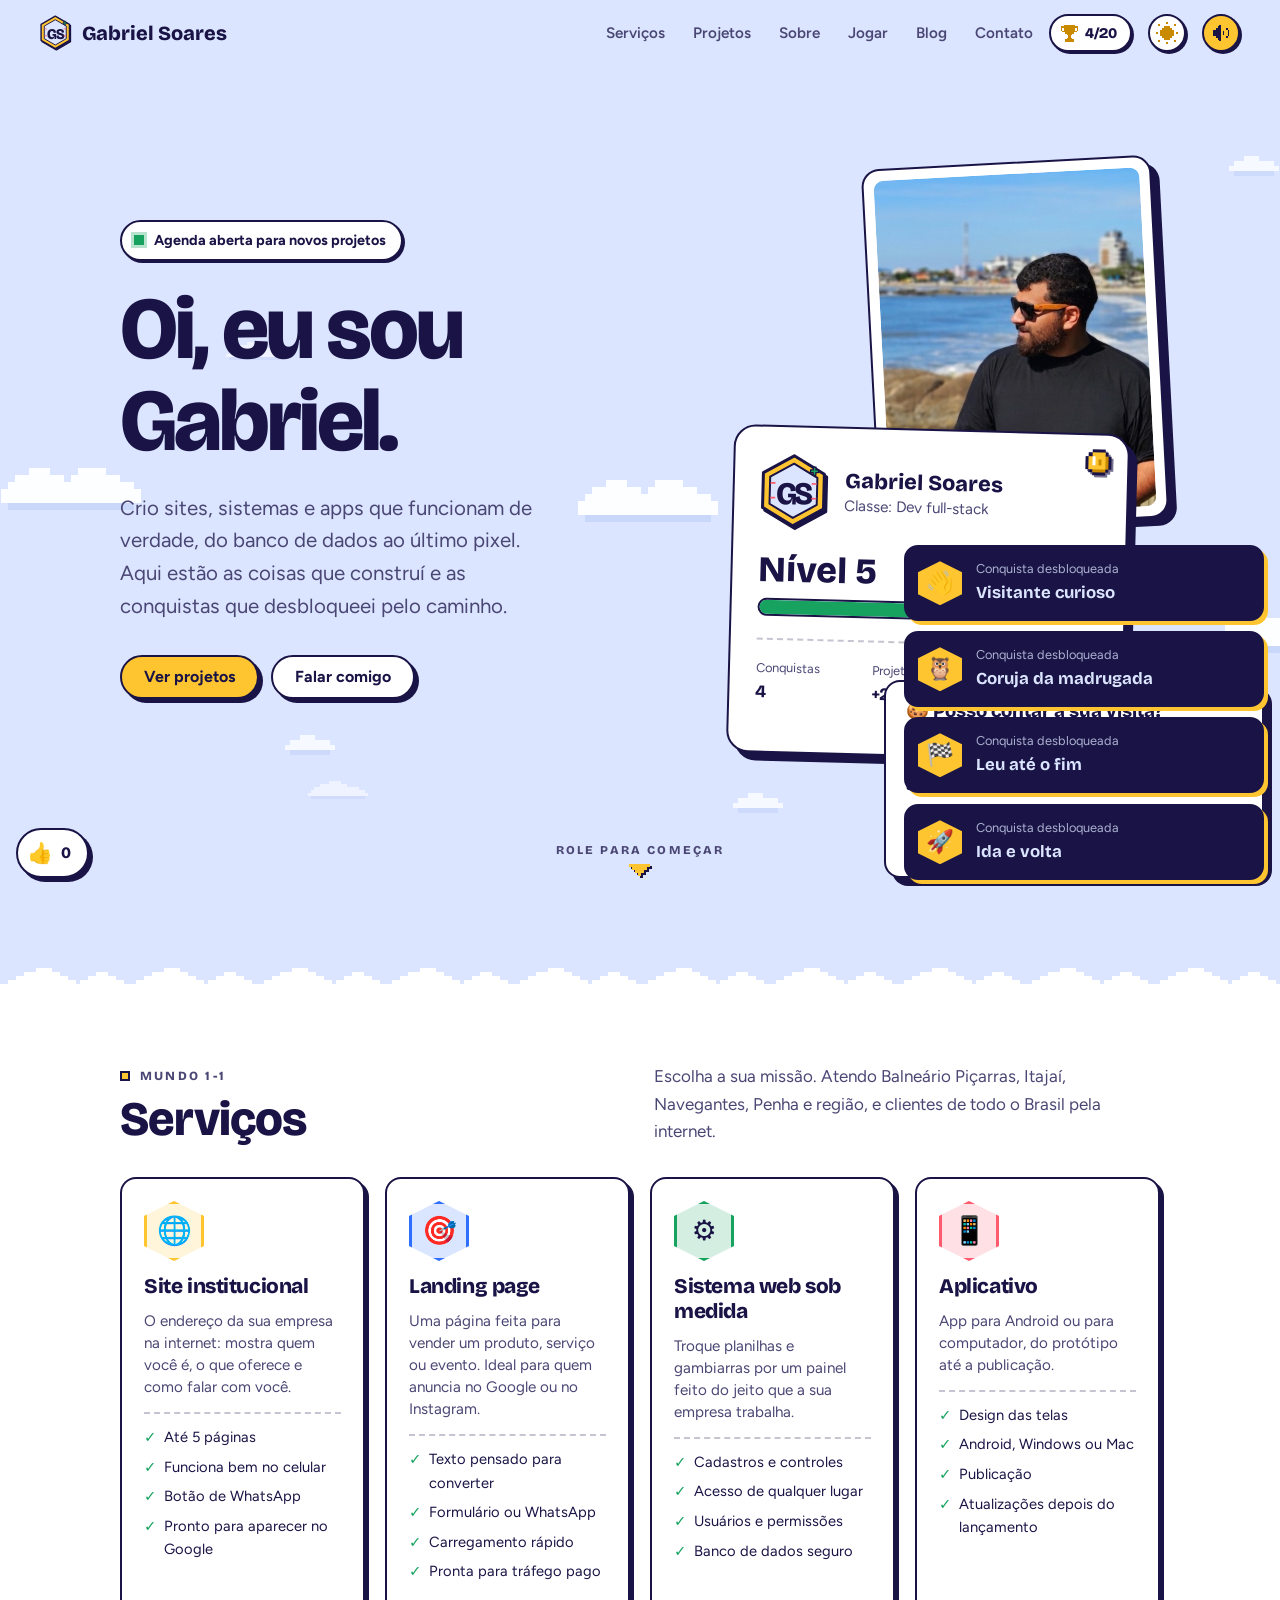
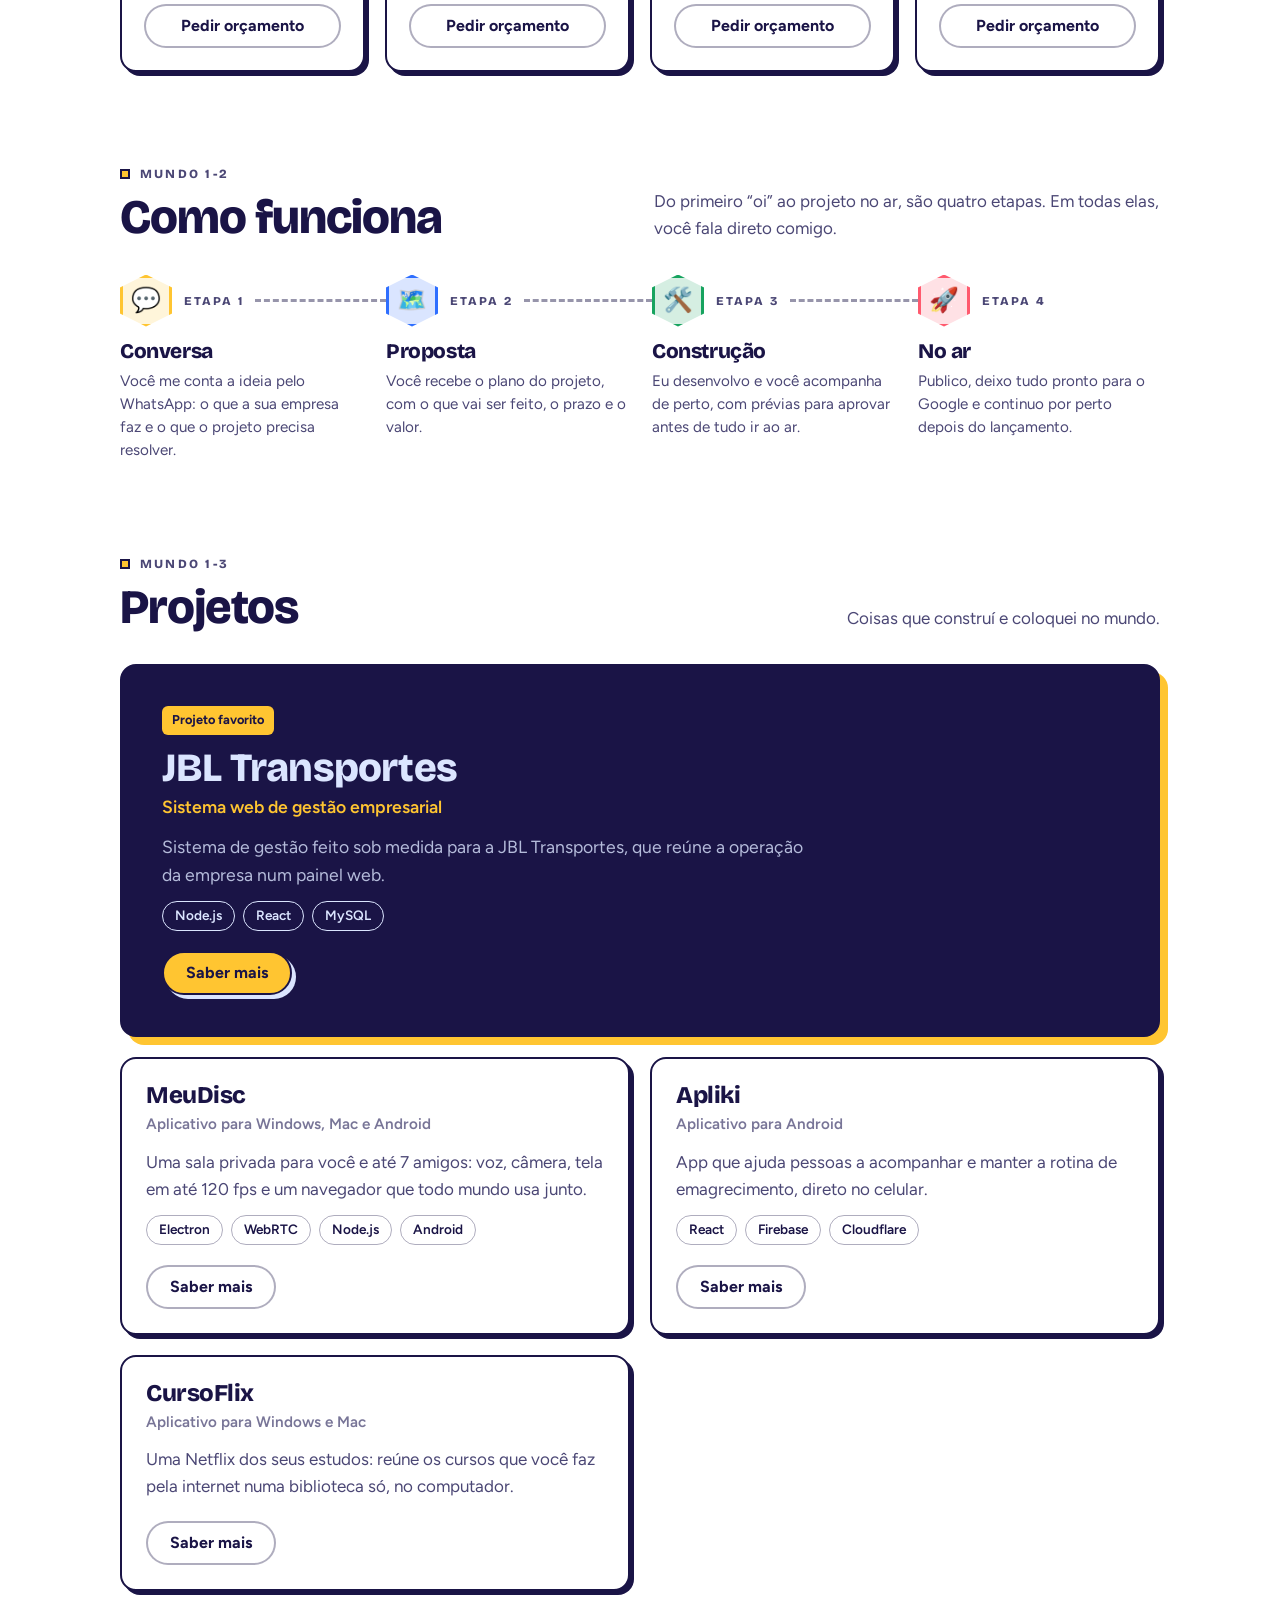
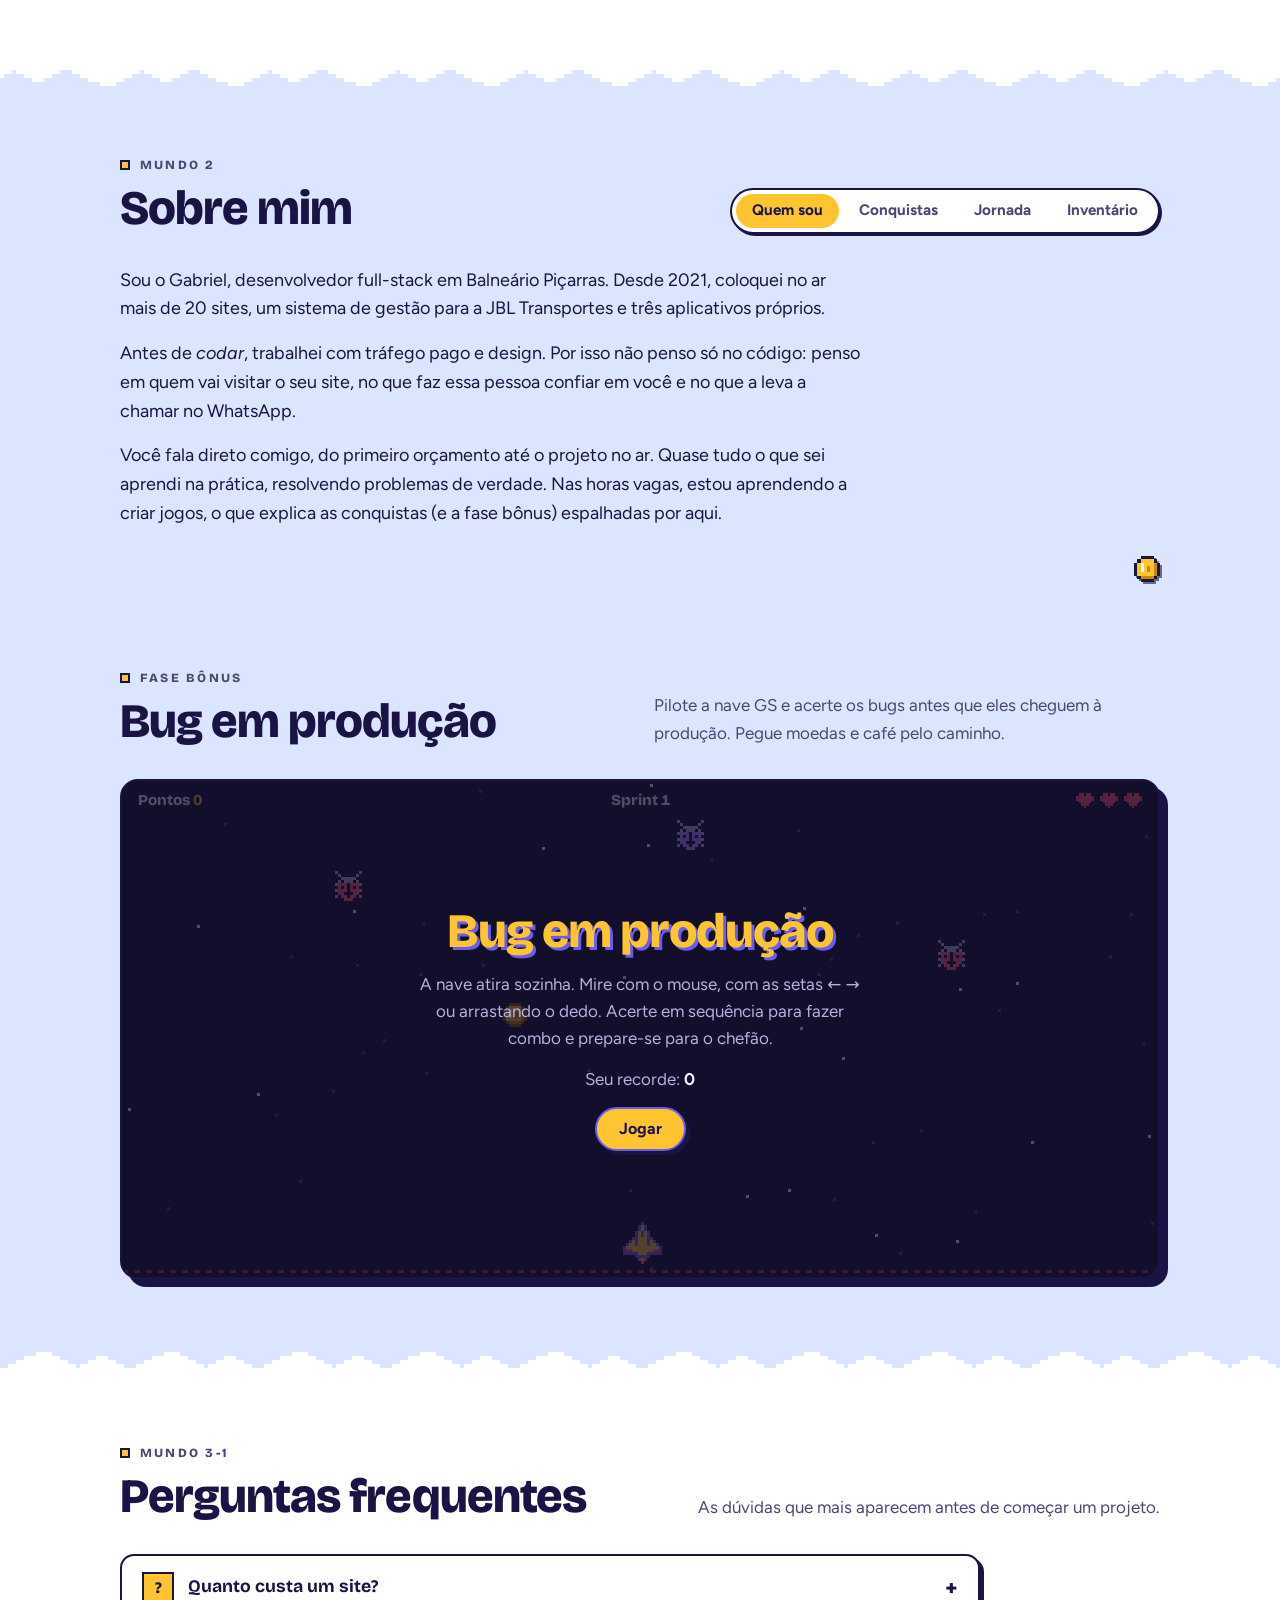
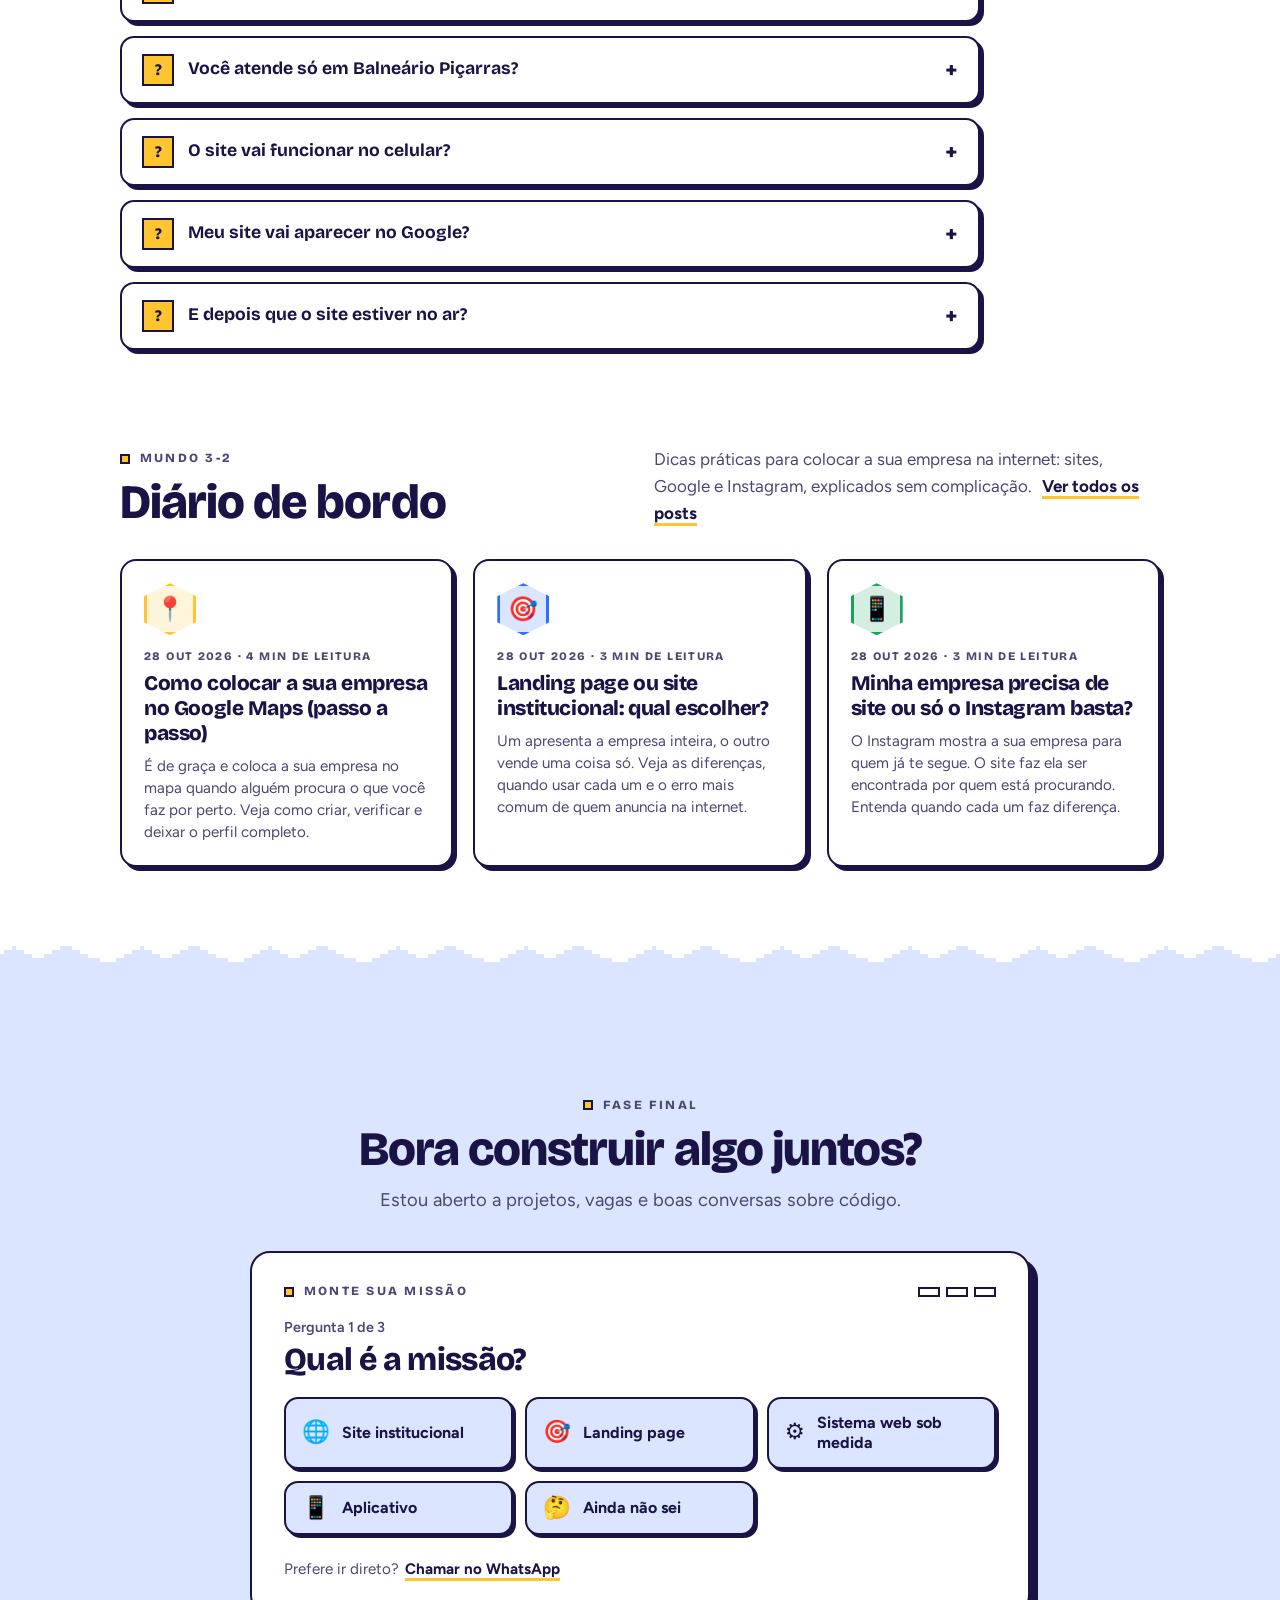
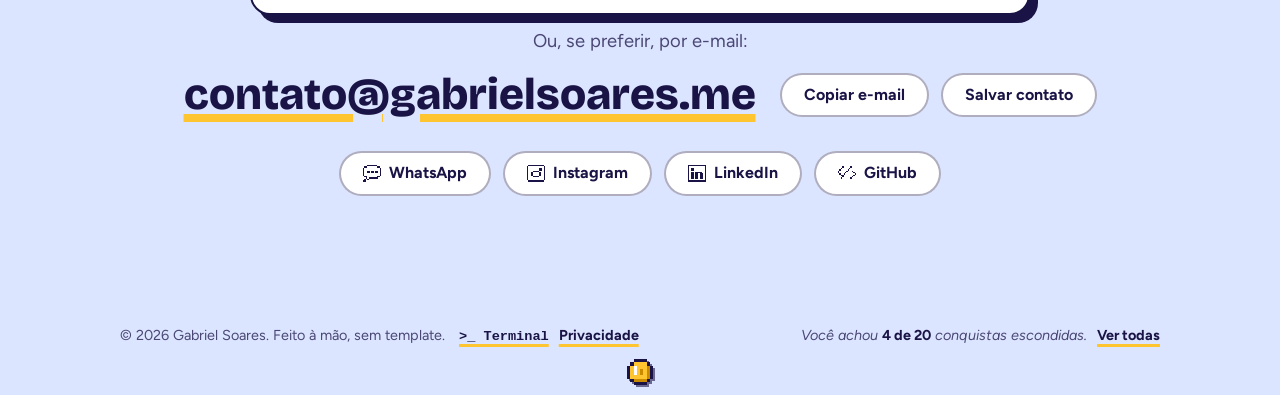
==== commit 43161d8c: "Mostra as fotos da galeria inteiras, sem cortar no celular" ====
--- a/index.html
+++ b/index.html
@@ -91,7 +91,7 @@
   <link rel="preload" href="fontes/bricolage-grotesque.woff2" as="font" type="font/woff2" crossorigin>
   <link rel="preload" href="fontes/figtree.woff2" as="font" type="font/woff2" crossorigin>
   <link rel="preload" href="foto.jpg" as="image" fetchpriority="high">
-  <link rel="stylesheet" href="style.css?v=2026-10-29-cookies">
+  <link rel="stylesheet" href="style.css?v=2026-10-31-galeria">
   <!-- Aplica o tema dia/noite escolhido antes da página aparecer, para não piscar -->
   <script>try { var t = localStorage.getItem("gs-tema"); if (t) document.documentElement.dataset.tema = t; } catch (e) {}</script>
 </head>
@@ -409,9 +409,9 @@
 
   <div class="toasts" id="toasts" aria-live="polite" popover="manual"></div>
 
-  <script src="medicao.js?v=2026-10-29-cookies"></script>
-  <script src="dados.js?v=2026-10-29-cookies"></script>
-  <script src="ceu.js?v=2026-10-29-cookies"></script>
-  <script src="script.js?v=2026-10-29-cookies"></script>
+  <script src="medicao.js?v=2026-10-31-galeria"></script>
+  <script src="dados.js?v=2026-10-31-galeria"></script>
+  <script src="ceu.js?v=2026-10-31-galeria"></script>
+  <script src="script.js?v=2026-10-31-galeria"></script>
 </body>
 </html>
--- a/style.css
+++ b/style.css
@@ -905,16 +905,18 @@
   gap: 12px;
   overflow-x: auto;
   scroll-snap-type: x mandatory;
+  align-items: center; /* sem isso o flex estica a altura das fotos */
   margin: 0 0 24px;
   padding: 0 0 8px;
 }
 .modal-galeria:empty { display: none; }
+/* Limites de largura e altura, sem tamanho fixo: a foto encolhe inteira, sem cortar nem achatar */
 .modal-galeria img {
   flex: 0 0 auto;
   width: auto;
+  height: auto;
   max-width: 90%;
-  height: clamp(200px, 40vh, 340px);
-  object-fit: cover;
+  max-height: clamp(200px, 40vh, 340px);
   border: 2px solid var(--contorno);
   border-radius: 12px;
   scroll-snap-align: start;
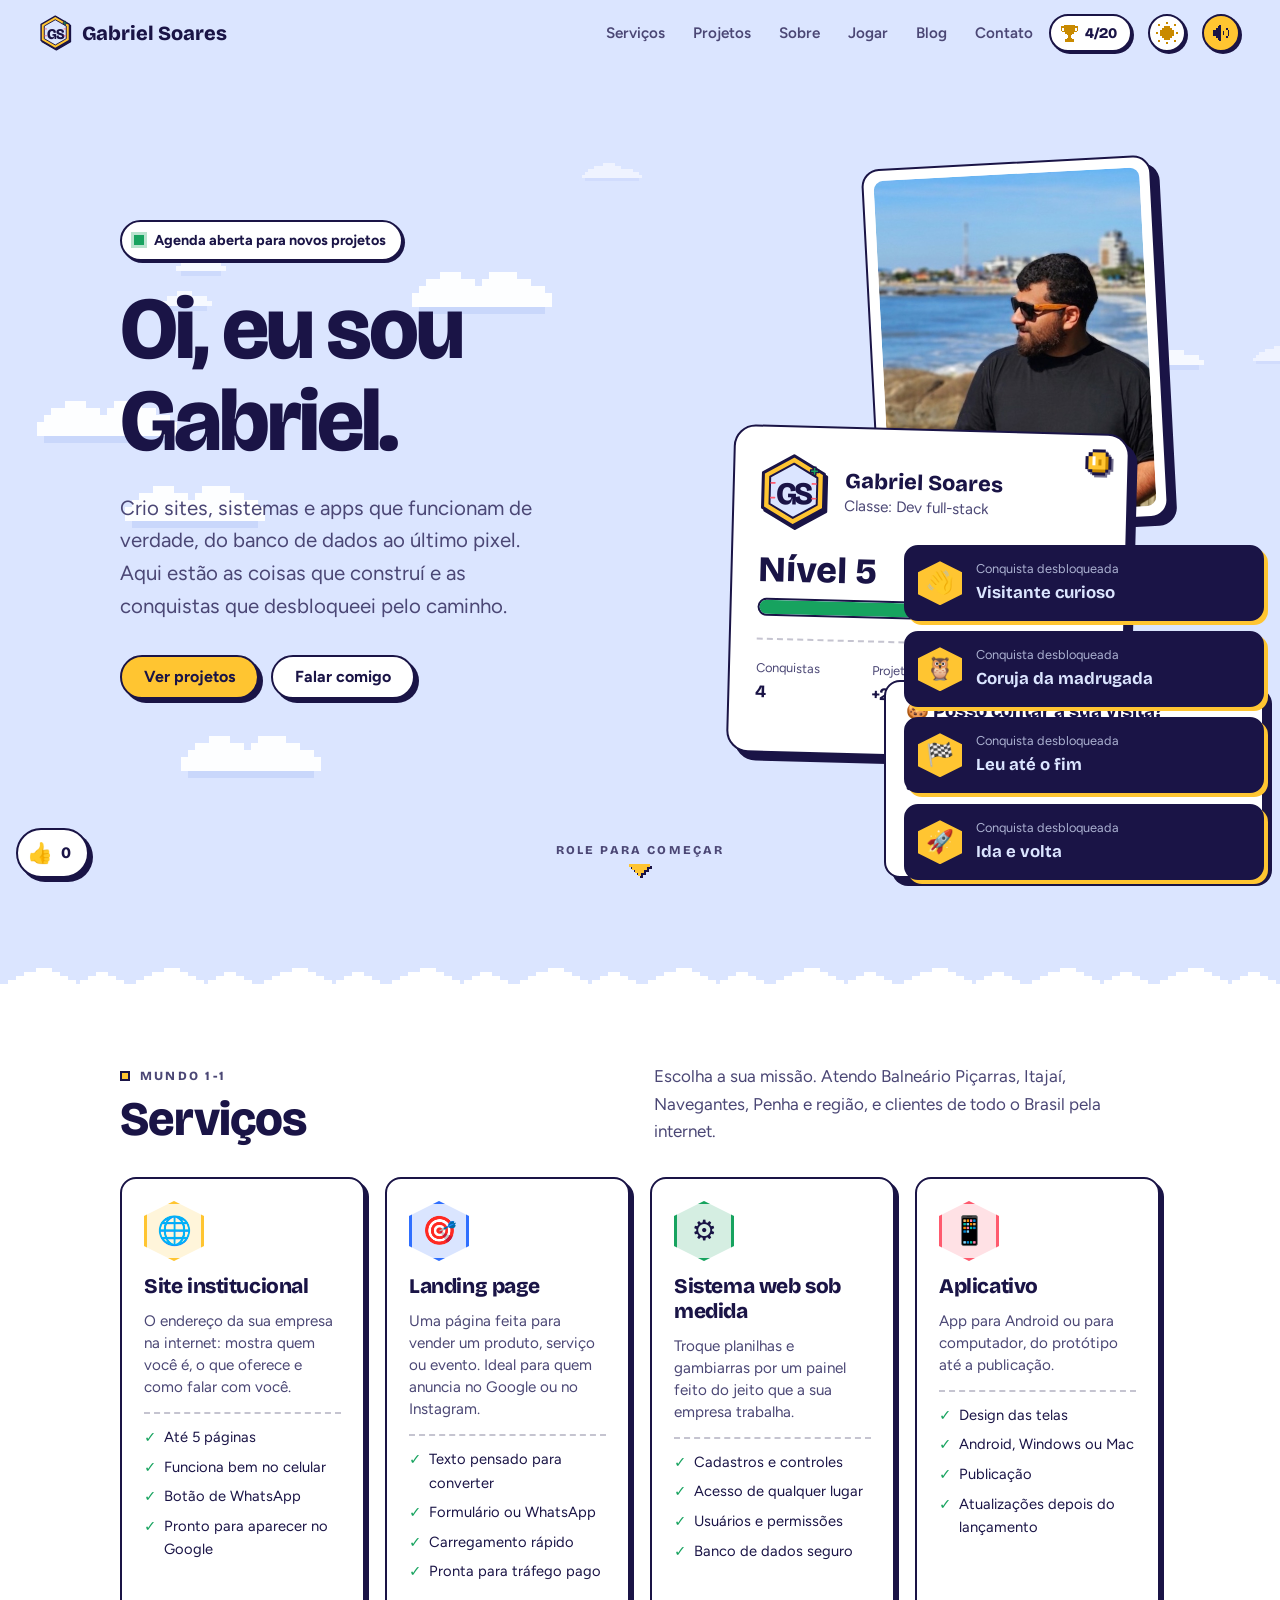
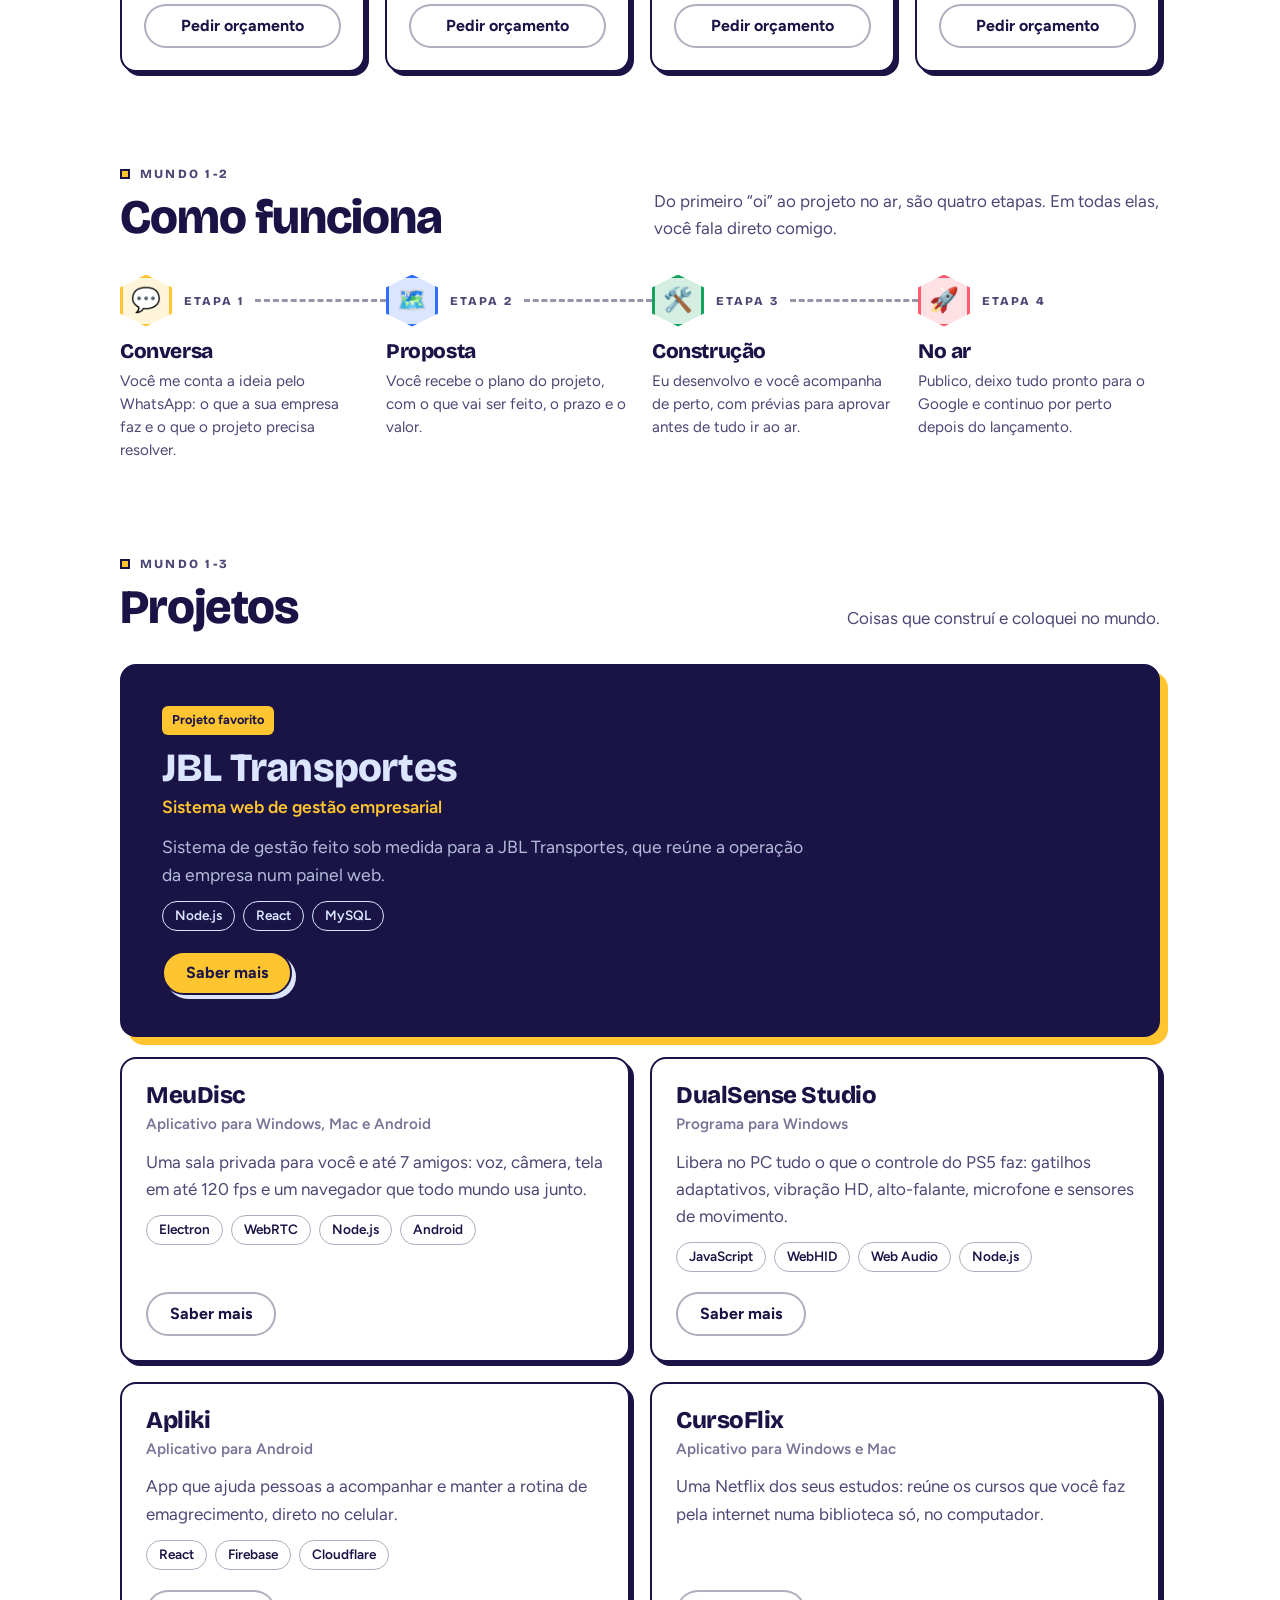
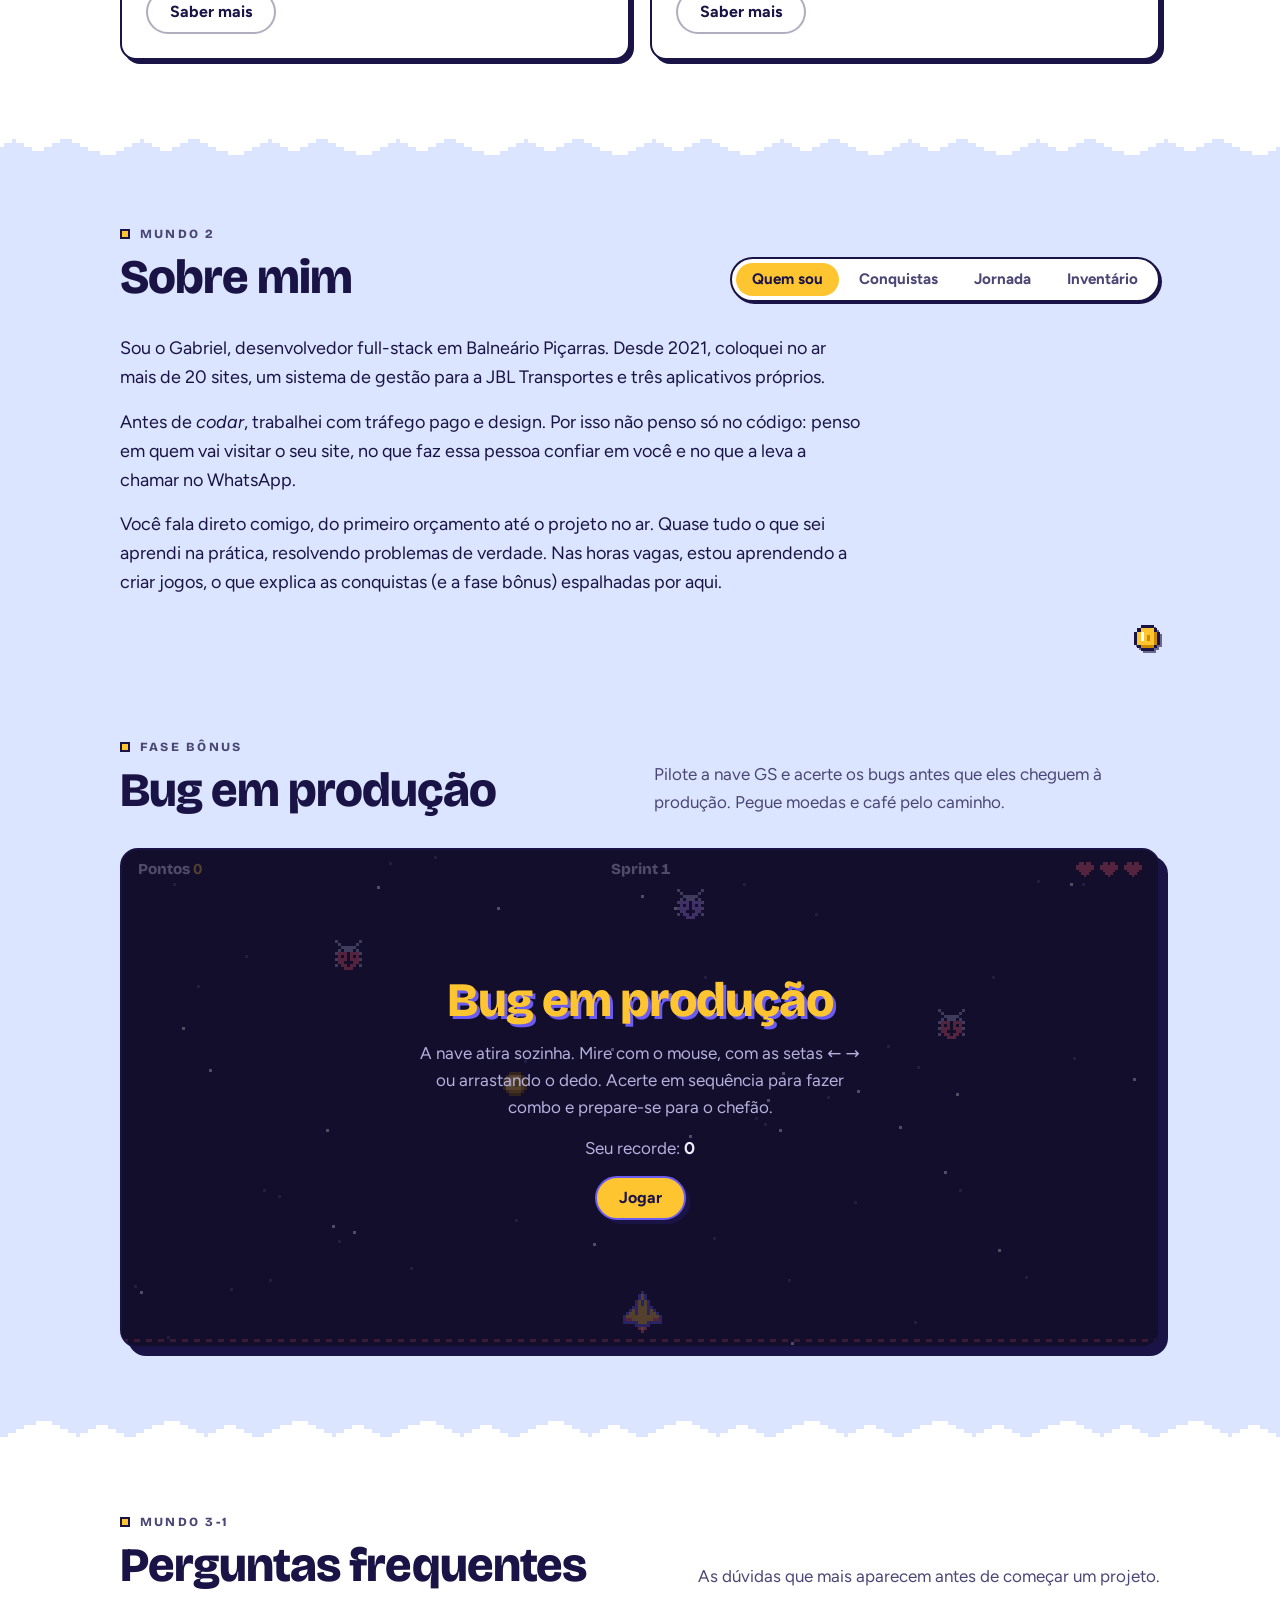
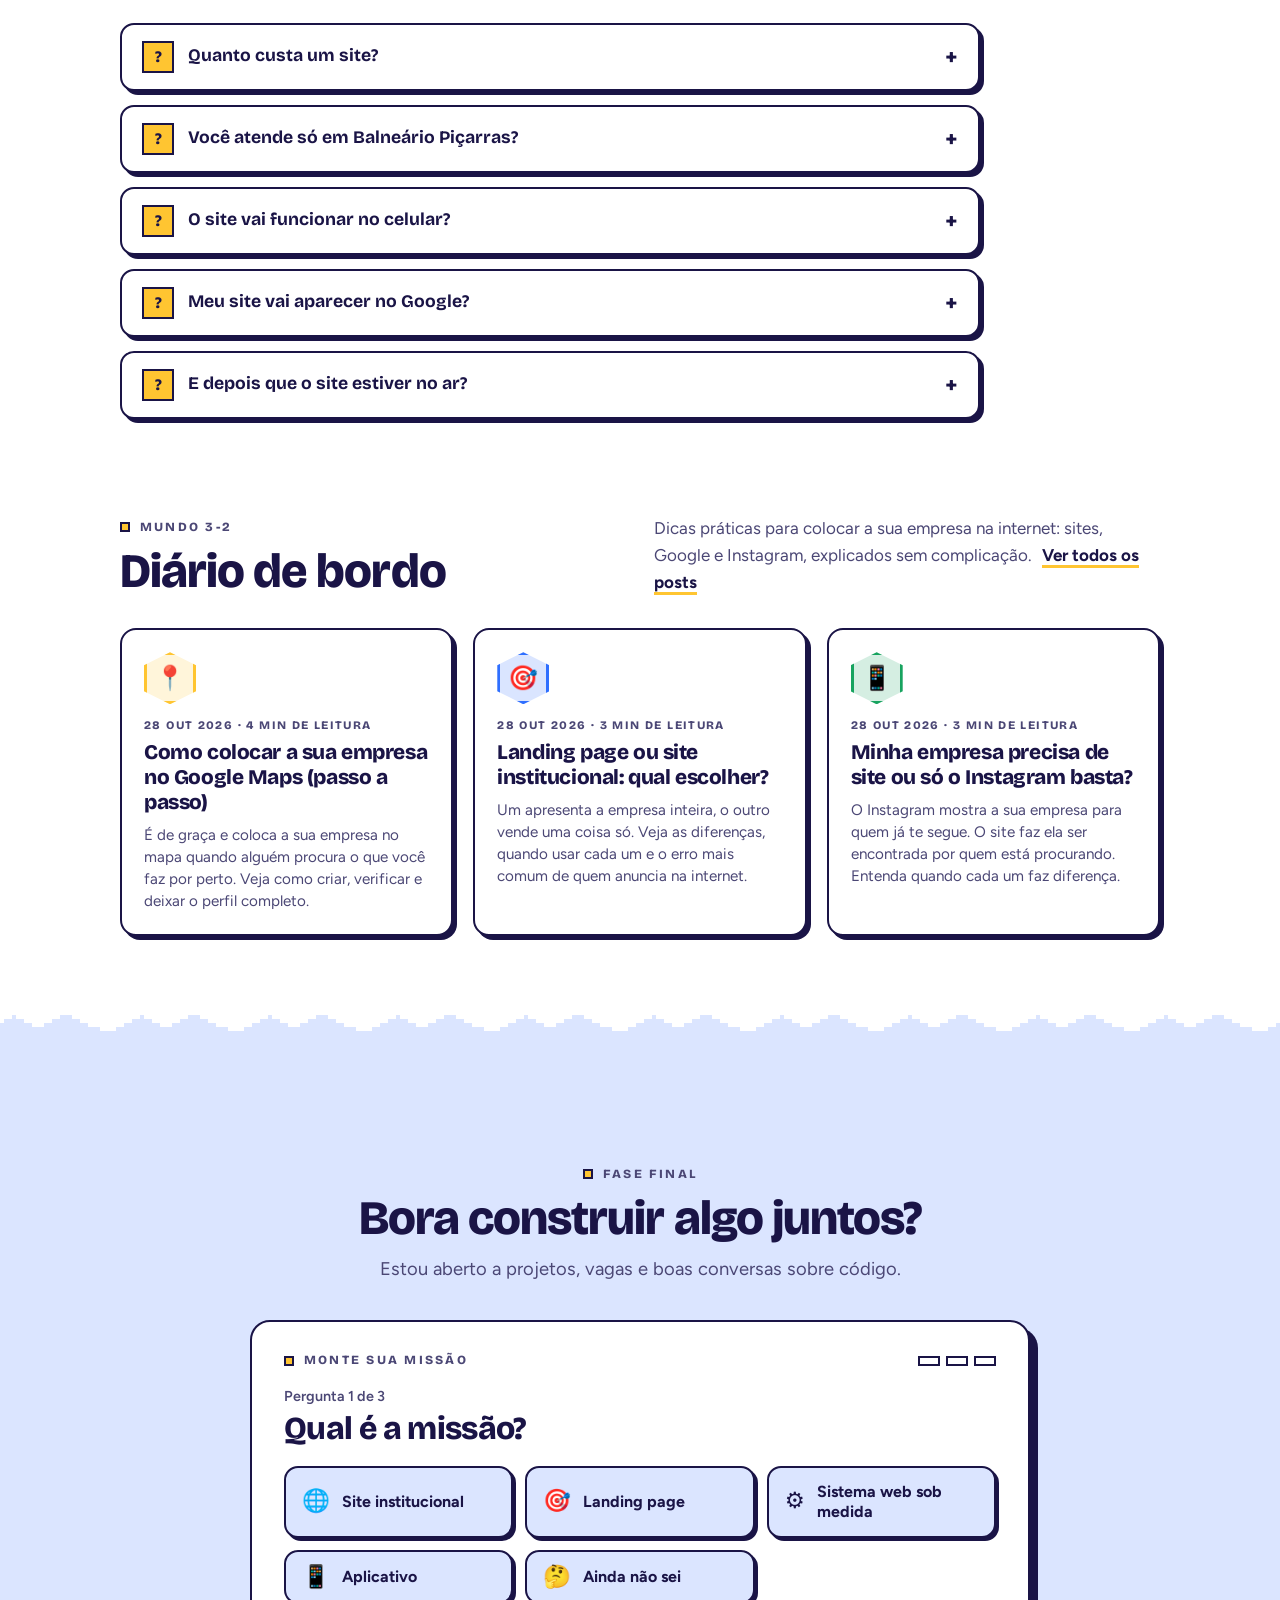
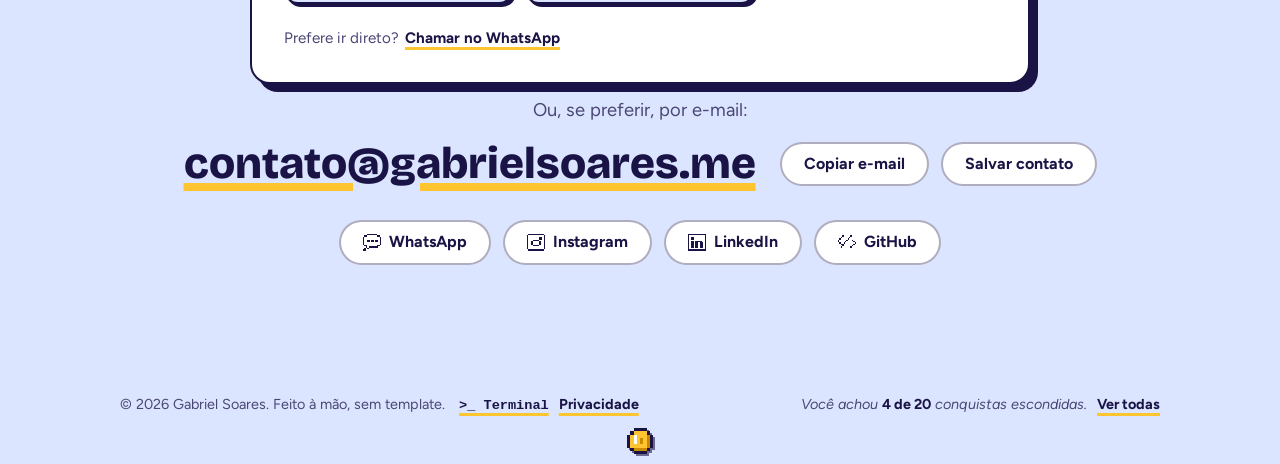
==== commit 811a550f: "Adiciona o projeto DualSense Studio - Novo card na seção de projetos, com seis prints e link para o " ====
--- a/index.html
+++ b/index.html
@@ -91,7 +91,7 @@
   <link rel="preload" href="fontes/bricolage-grotesque.woff2" as="font" type="font/woff2" crossorigin>
   <link rel="preload" href="fontes/figtree.woff2" as="font" type="font/woff2" crossorigin>
   <link rel="preload" href="foto.jpg" as="image" fetchpriority="high">
-  <link rel="stylesheet" href="style.css?v=2026-10-31-galeria">
+  <link rel="stylesheet" href="style.css?v=2026-10-31-dualsense">
   <!-- Aplica o tema dia/noite escolhido antes da página aparecer, para não piscar -->
   <script>try { var t = localStorage.getItem("gs-tema"); if (t) document.documentElement.dataset.tema = t; } catch (e) {}</script>
 </head>
@@ -409,9 +409,9 @@
 
   <div class="toasts" id="toasts" aria-live="polite" popover="manual"></div>
 
-  <script src="medicao.js?v=2026-10-31-galeria"></script>
-  <script src="dados.js?v=2026-10-31-galeria"></script>
-  <script src="ceu.js?v=2026-10-31-galeria"></script>
-  <script src="script.js?v=2026-10-31-galeria"></script>
+  <script src="medicao.js?v=2026-10-31-dualsense"></script>
+  <script src="dados.js?v=2026-10-31-dualsense"></script>
+  <script src="ceu.js?v=2026-10-31-dualsense"></script>
+  <script src="script.js?v=2026-10-31-dualsense"></script>
 </body>
 </html>
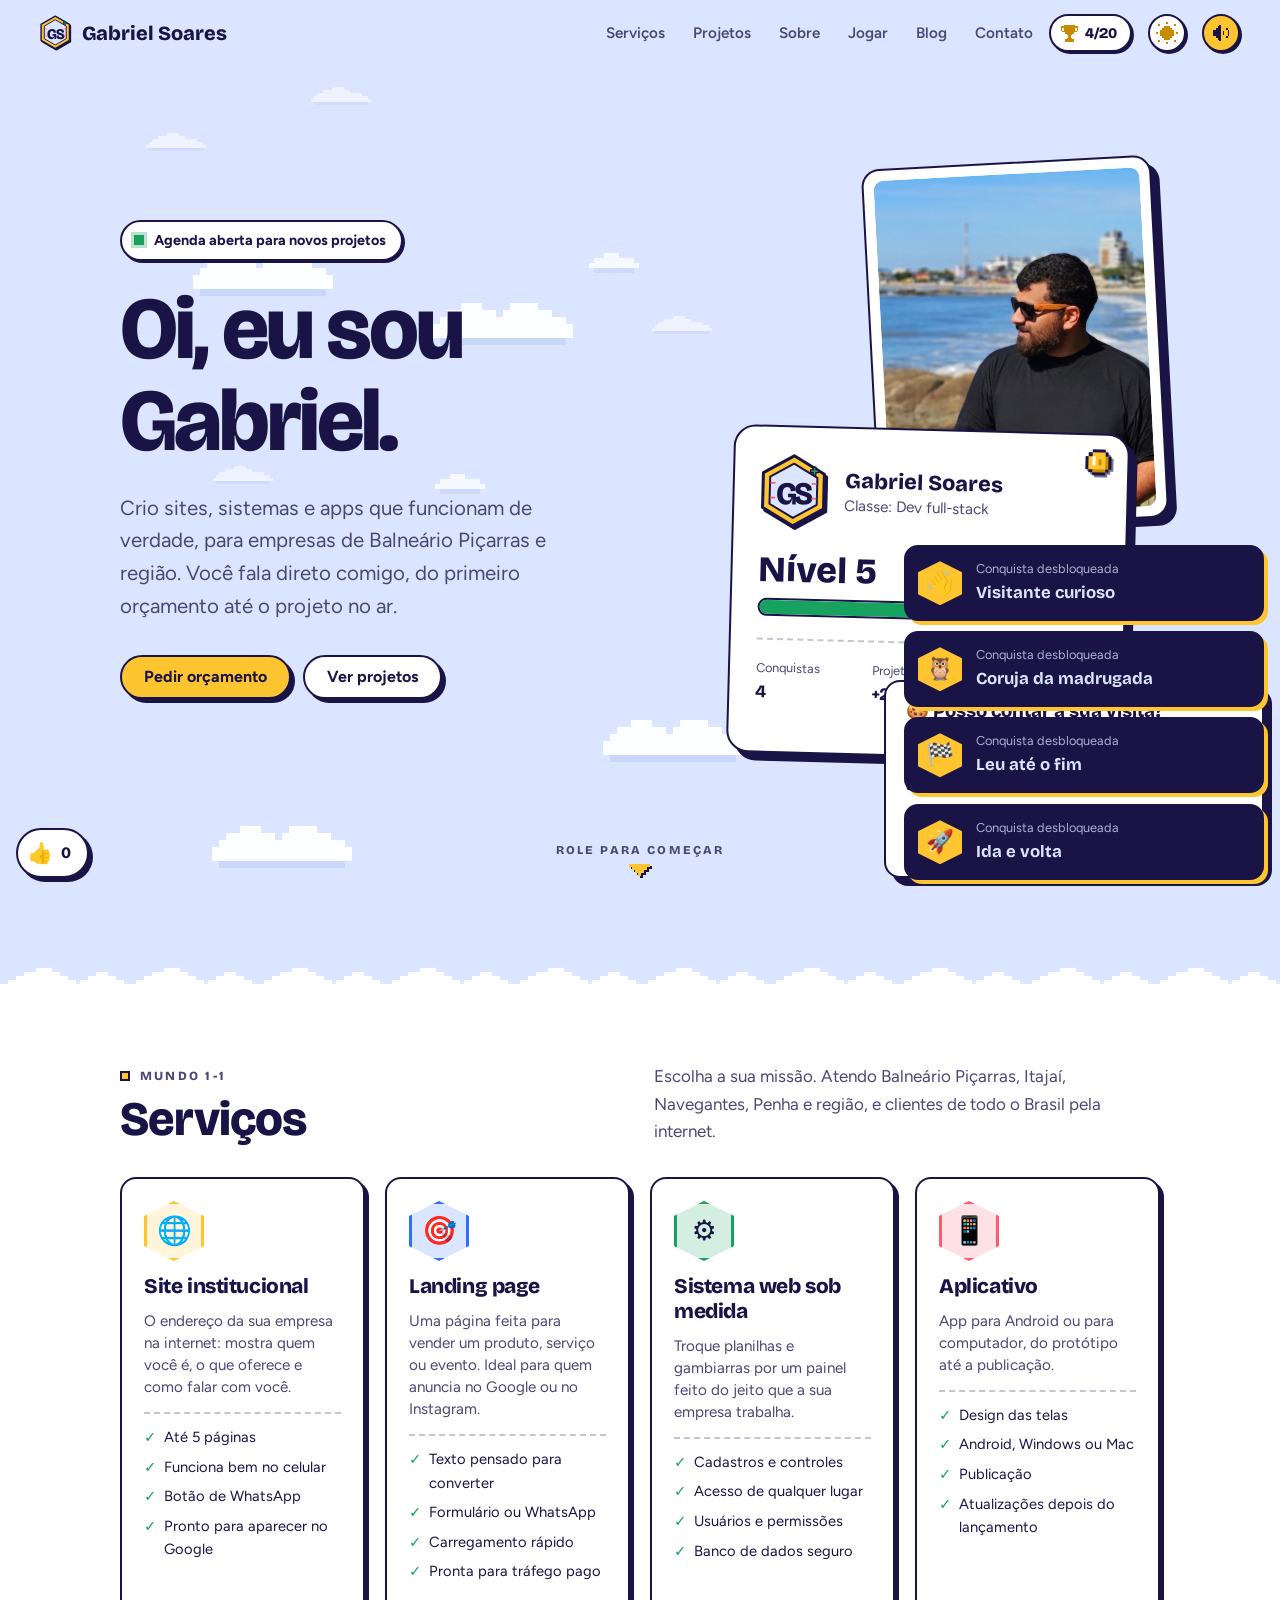
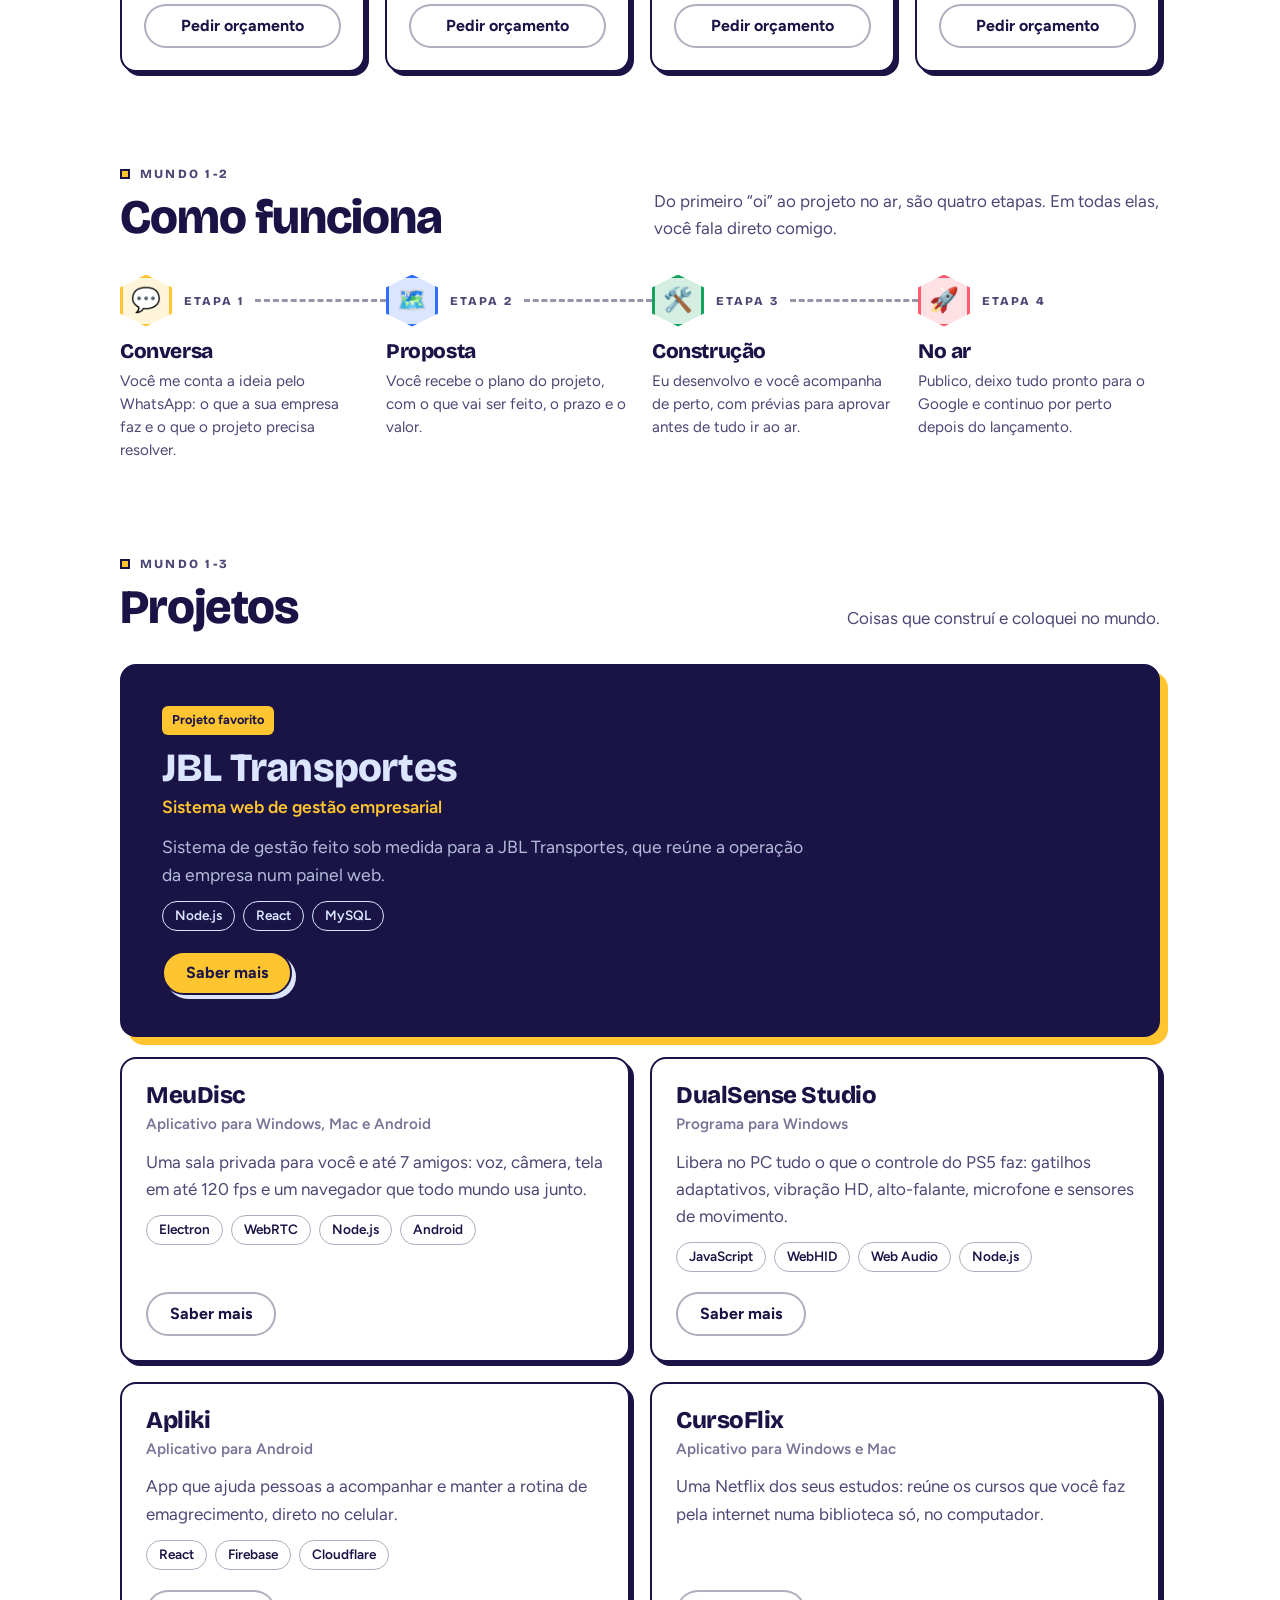
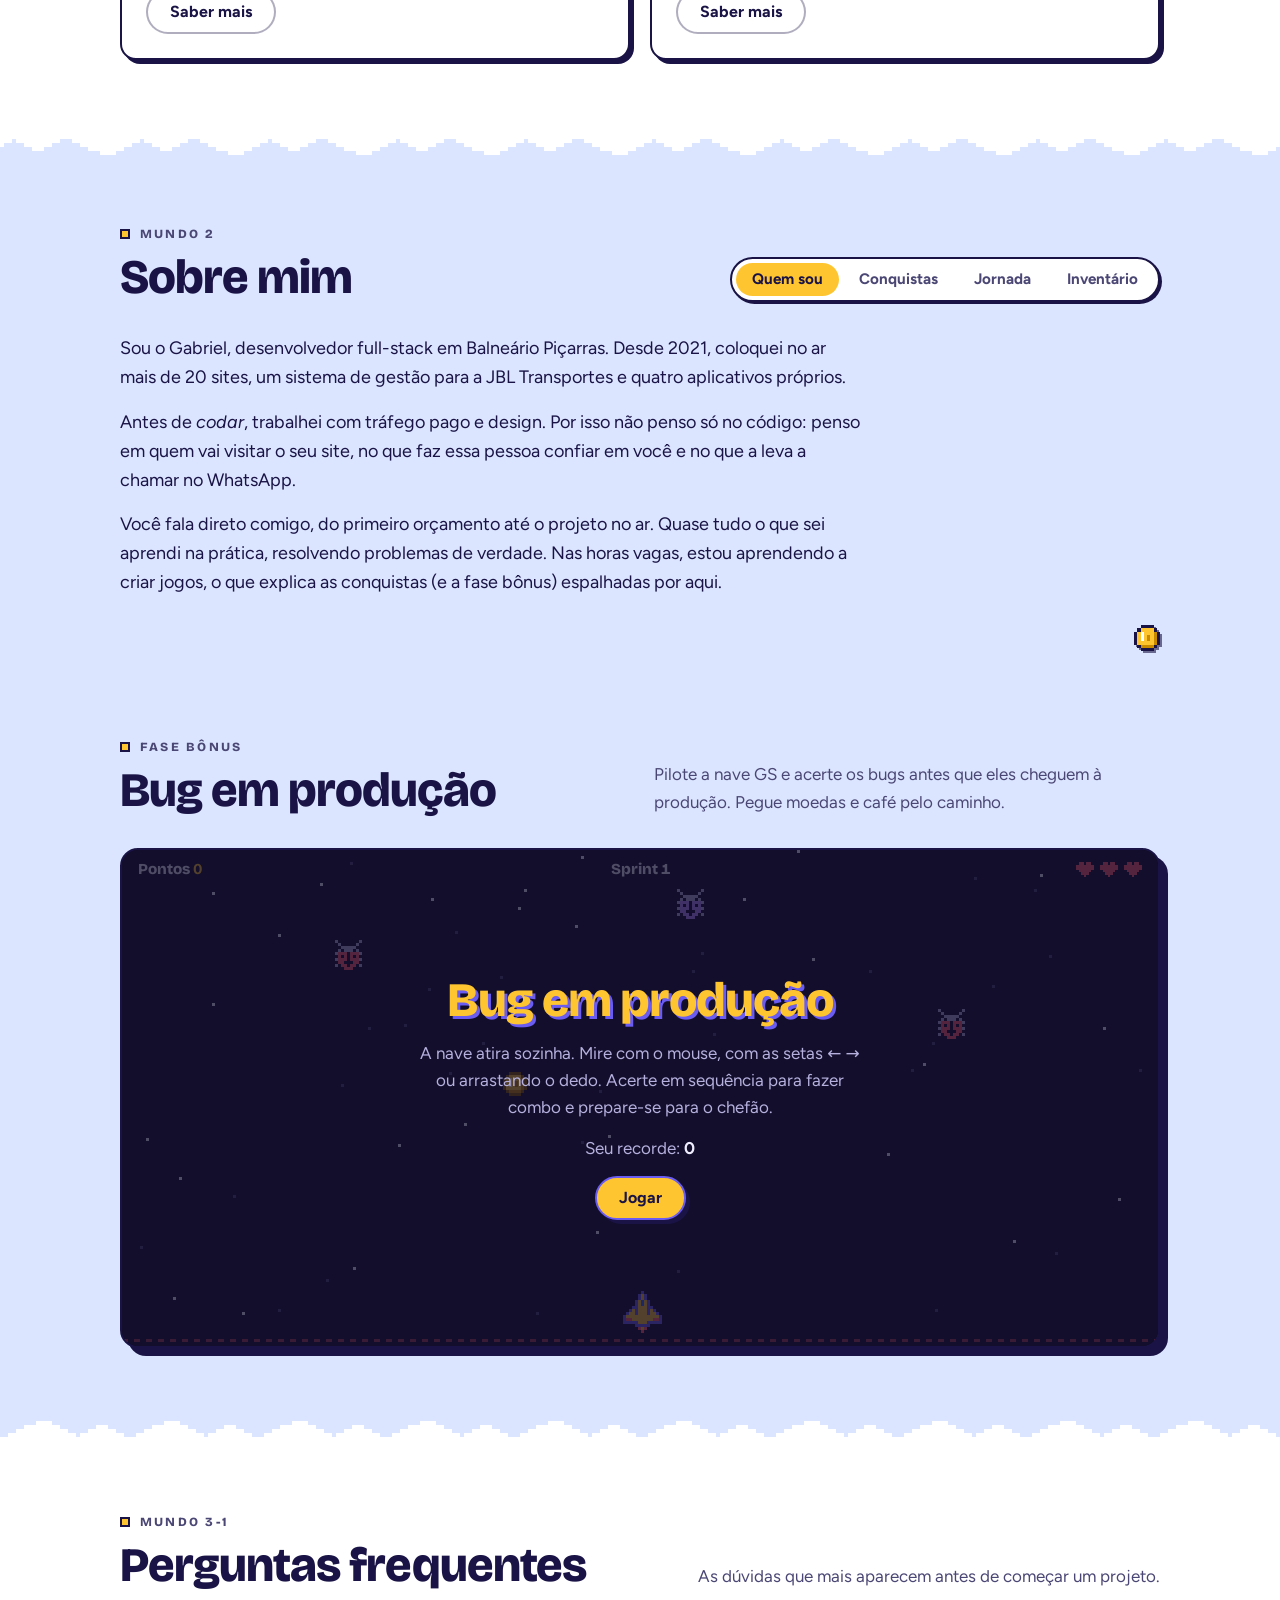
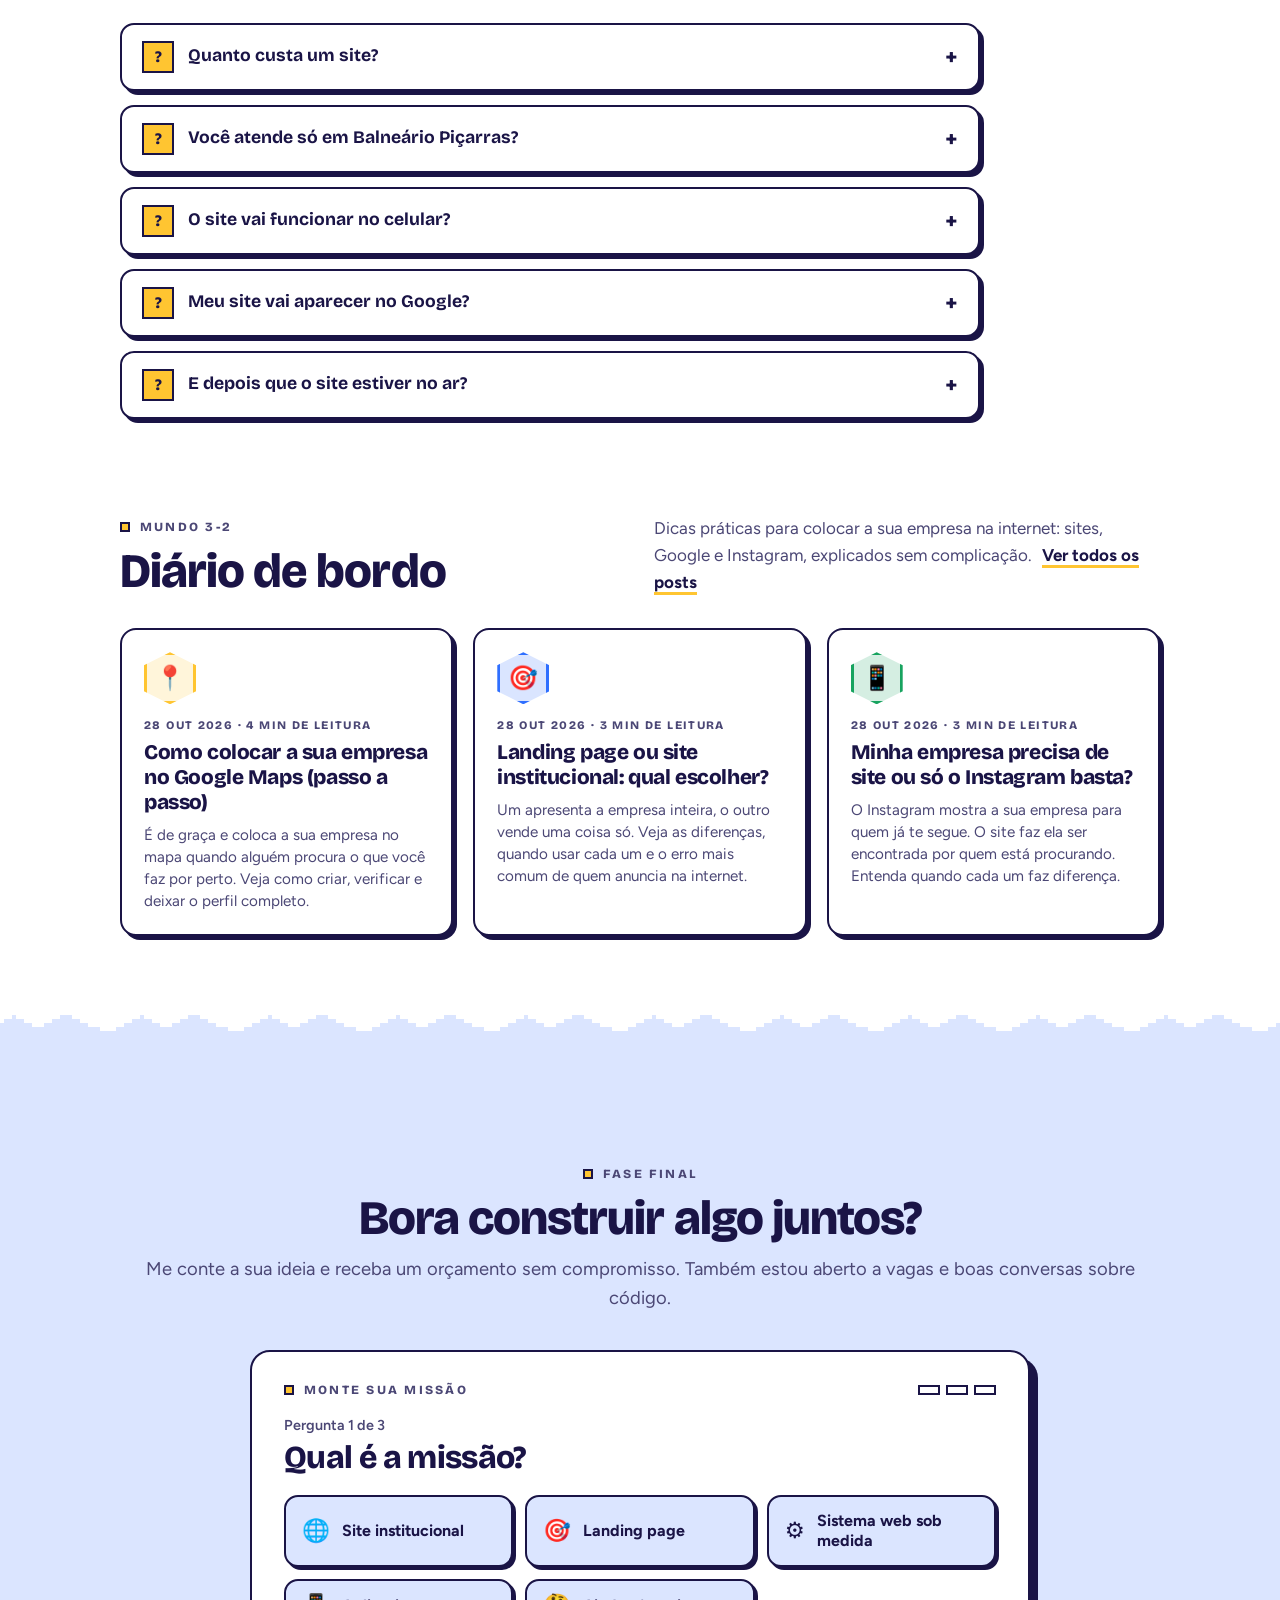
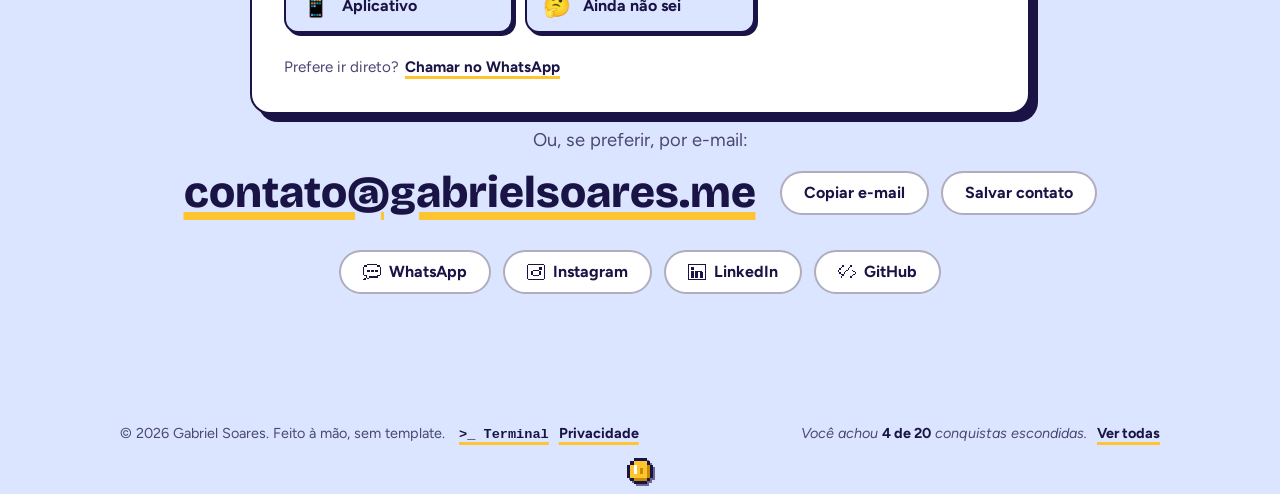
==== commit fee44fdc: "Deixa a página inicial voltada para quem quer um orçamento" ====
--- a/index.html
+++ b/index.html
@@ -4,7 +4,7 @@
   <meta charset="utf-8">
   <meta name="viewport" content="width=device-width, initial-scale=1">
   <title>Criação de sites e sistemas em Balneário Piçarras | Gabriel Soares</title>
-  <meta name="description" content="Desenvolvedor full-stack em Balneário Piçarras, SC. Crio sites institucionais, landing pages, sistemas web e apps para empresas de Piçarras, Itajaí, Navegantes, Penha e região. Peça seu orçamento.">
+  <meta name="description" content="Sites, landing pages, sistemas web e apps para empresas de Balneário Piçarras, Itajaí, Navegantes, Penha e região. Peça seu orçamento direto comigo.">
   <link rel="canonical" href="https://gabrielsoares.me/">
   <link rel="alternate" type="application/rss+xml" title="Diário de bordo | Gabriel Soares" href="https://gabrielsoares.me/blog/feed.xml">
   <meta name="robots" content="index, follow">
@@ -154,8 +154,8 @@
         <h1 id="hero-titulo">Oi, eu sou Gabriel.</h1>
         <p class="hero-resumo" id="hero-resumo"></p>
         <div class="acoes" id="hero-acoes">
-          <a class="botao primario" href="#projetos">Ver projetos</a>
-          <a class="botao" href="#contato">Falar comigo</a>
+          <a class="botao primario" href="#contato">Pedir orçamento</a>
+          <a class="botao" href="#projetos">Ver projetos</a>
         </div>
       </div>
 
@@ -336,7 +336,7 @@
     <section class="contato" id="contato" aria-labelledby="t-contato">
       <p class="olho">Fase final</p>
       <h2 id="t-contato">Bora construir algo juntos?</h2>
-      <p>Estou aberto a projetos, vagas e boas conversas sobre código.</p>
+      <p>Me conte a sua ideia e receba um orçamento sem compromisso. Também estou aberto a vagas e boas conversas sobre código.</p>
       <div class="missao" id="missao"></div>
       <p class="contato-ou">Ou, se preferir, por e-mail:</p>
       <div class="contato-email">
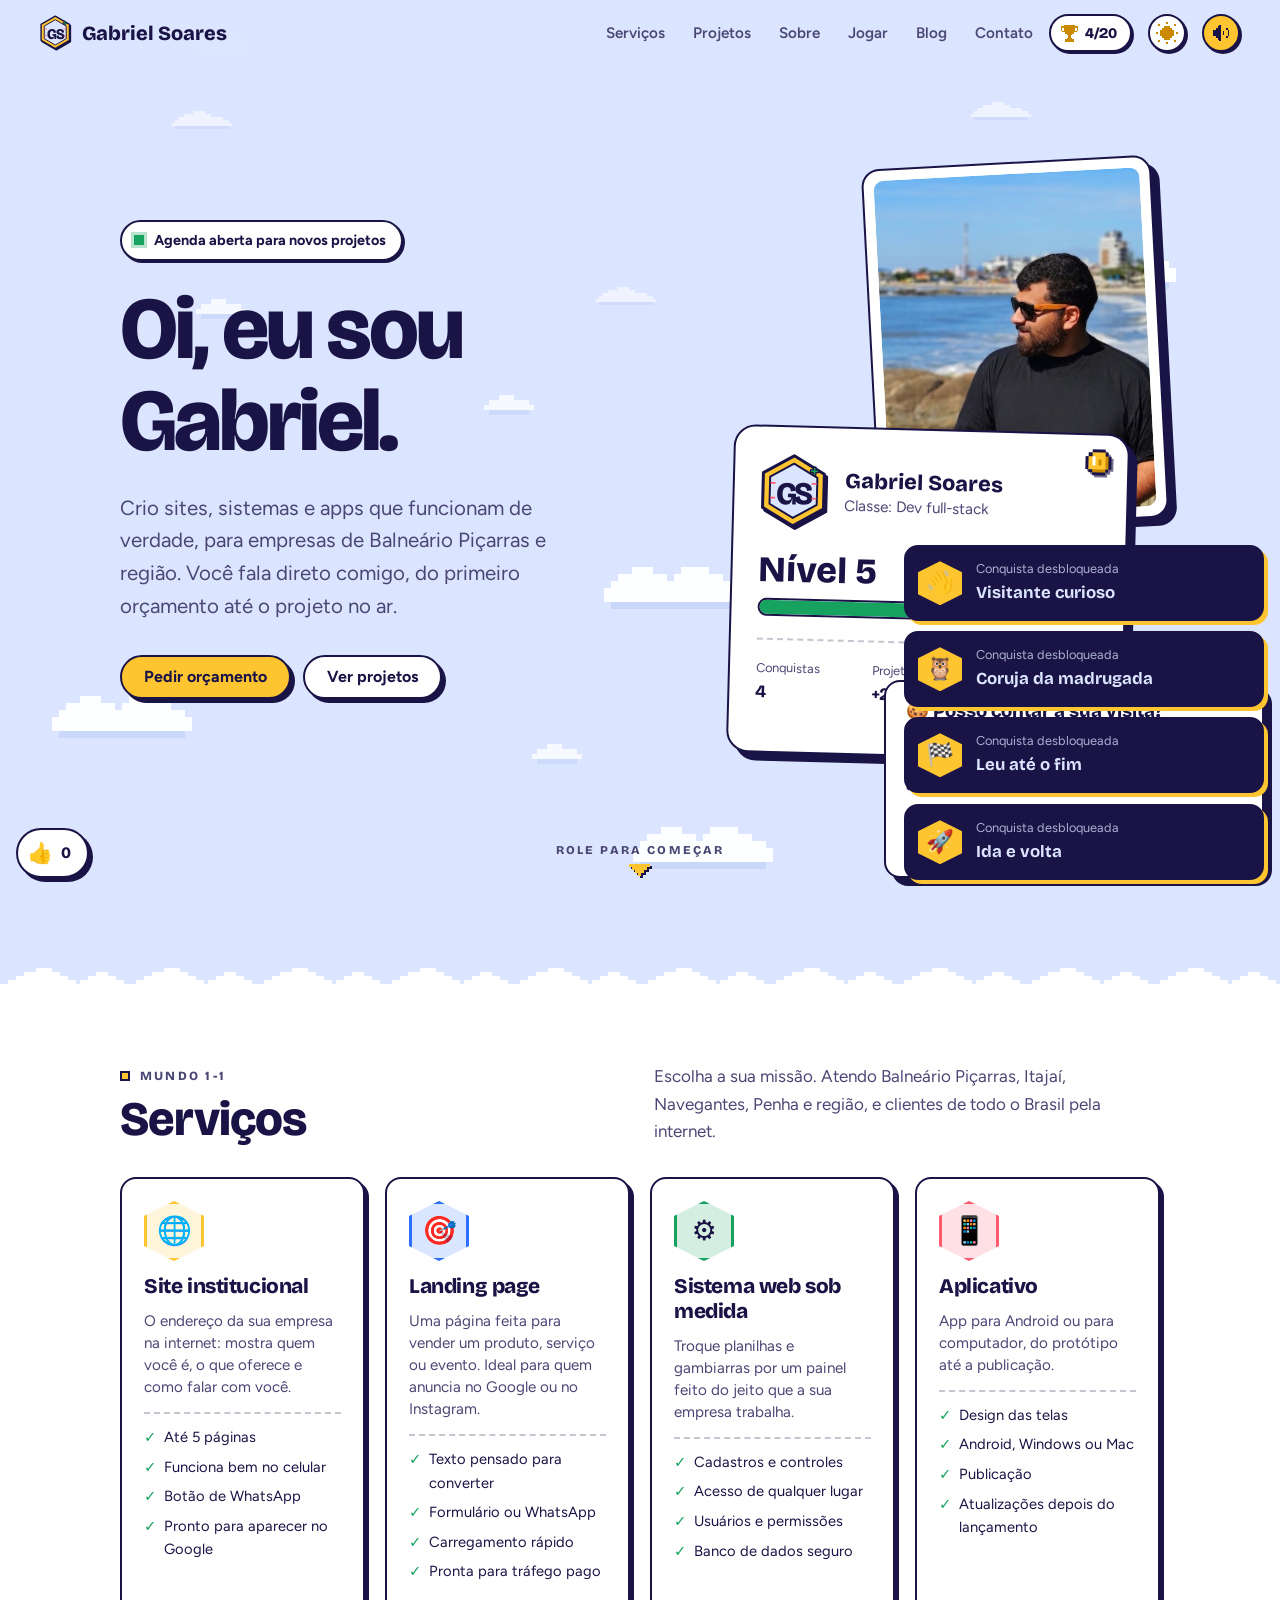
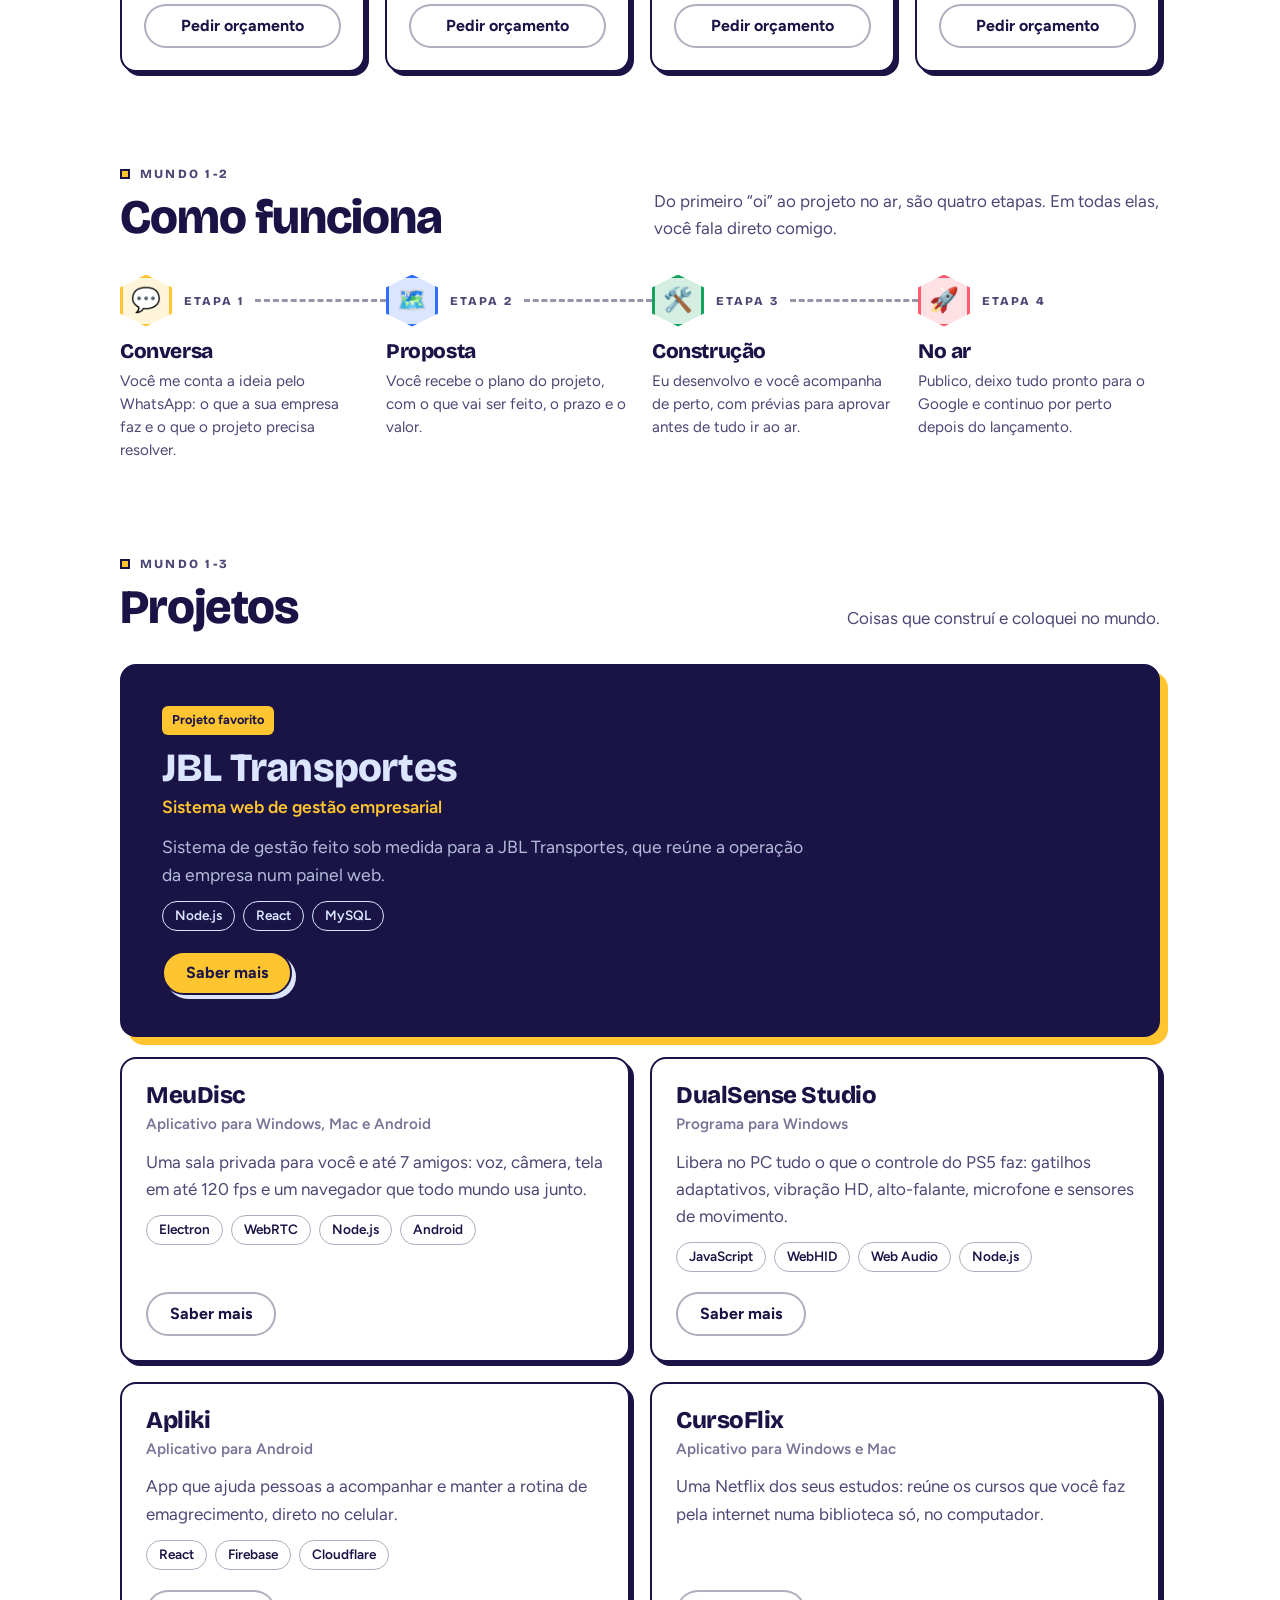
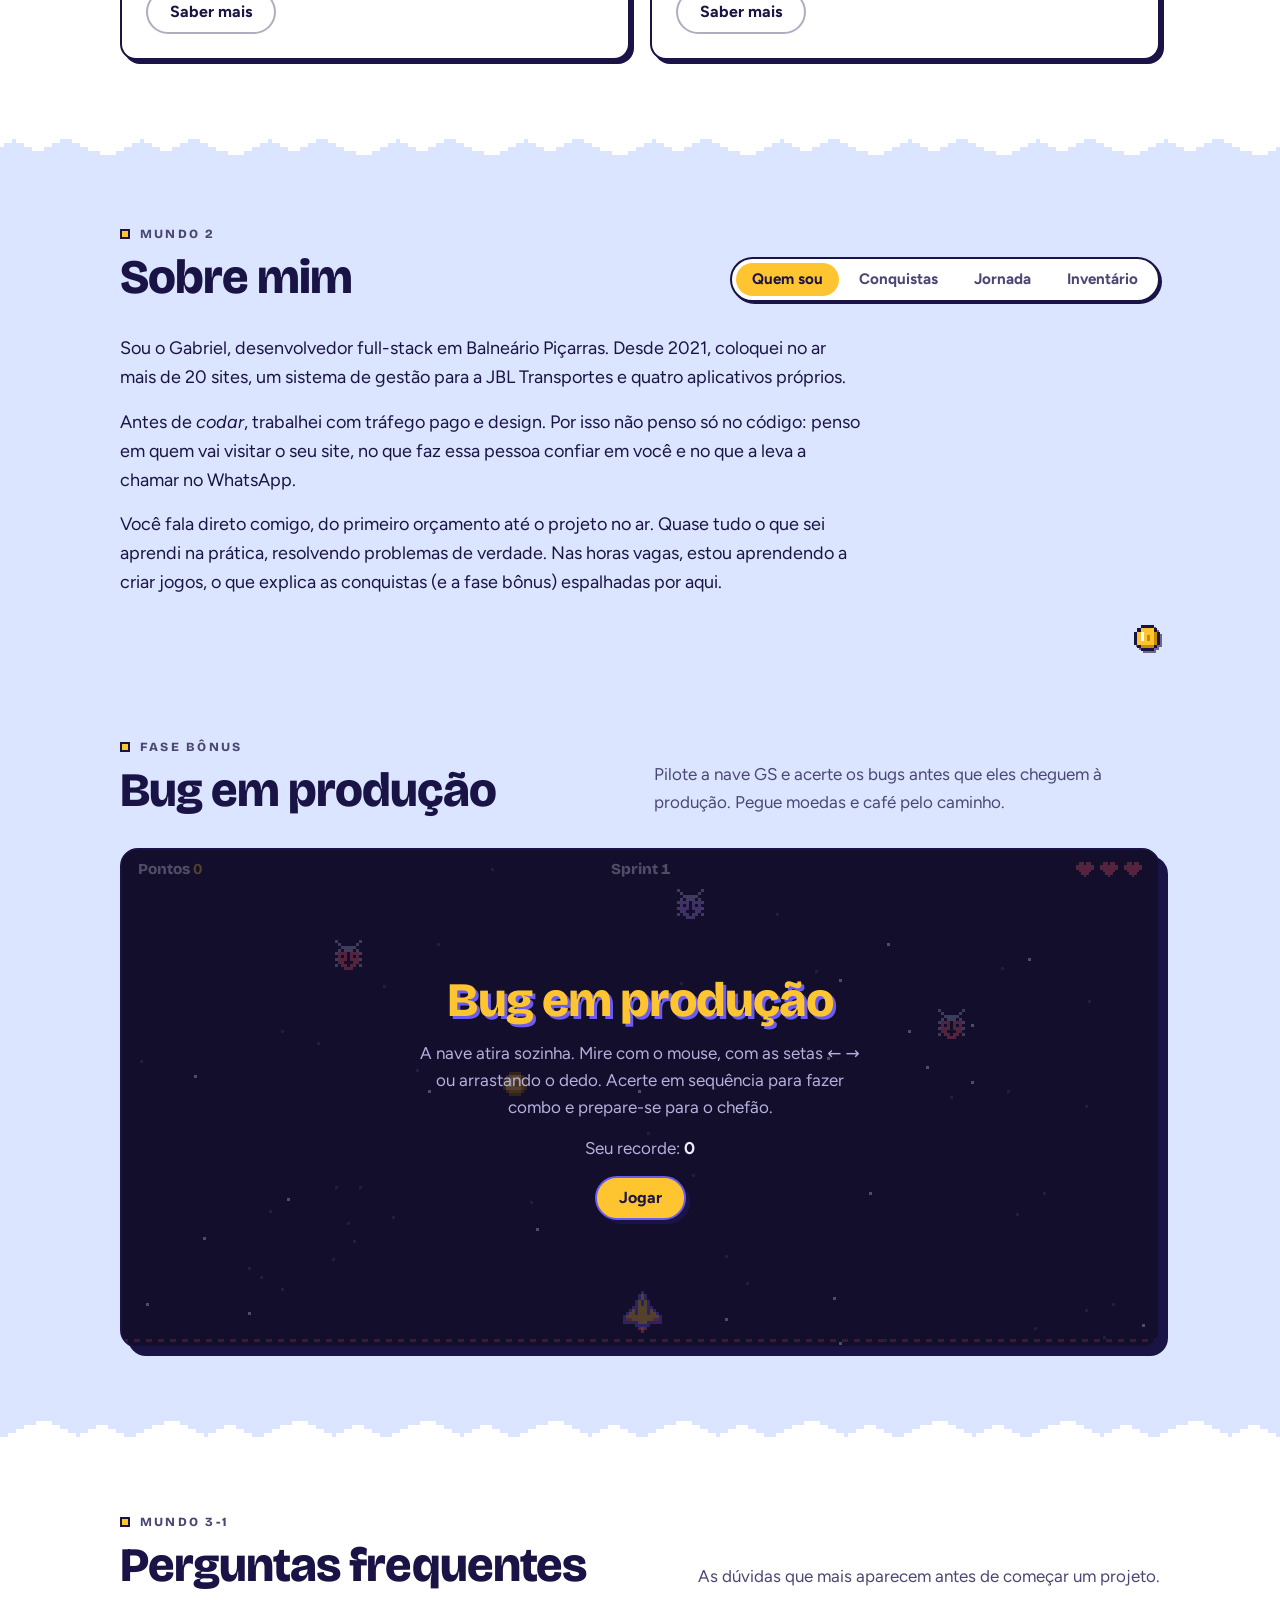
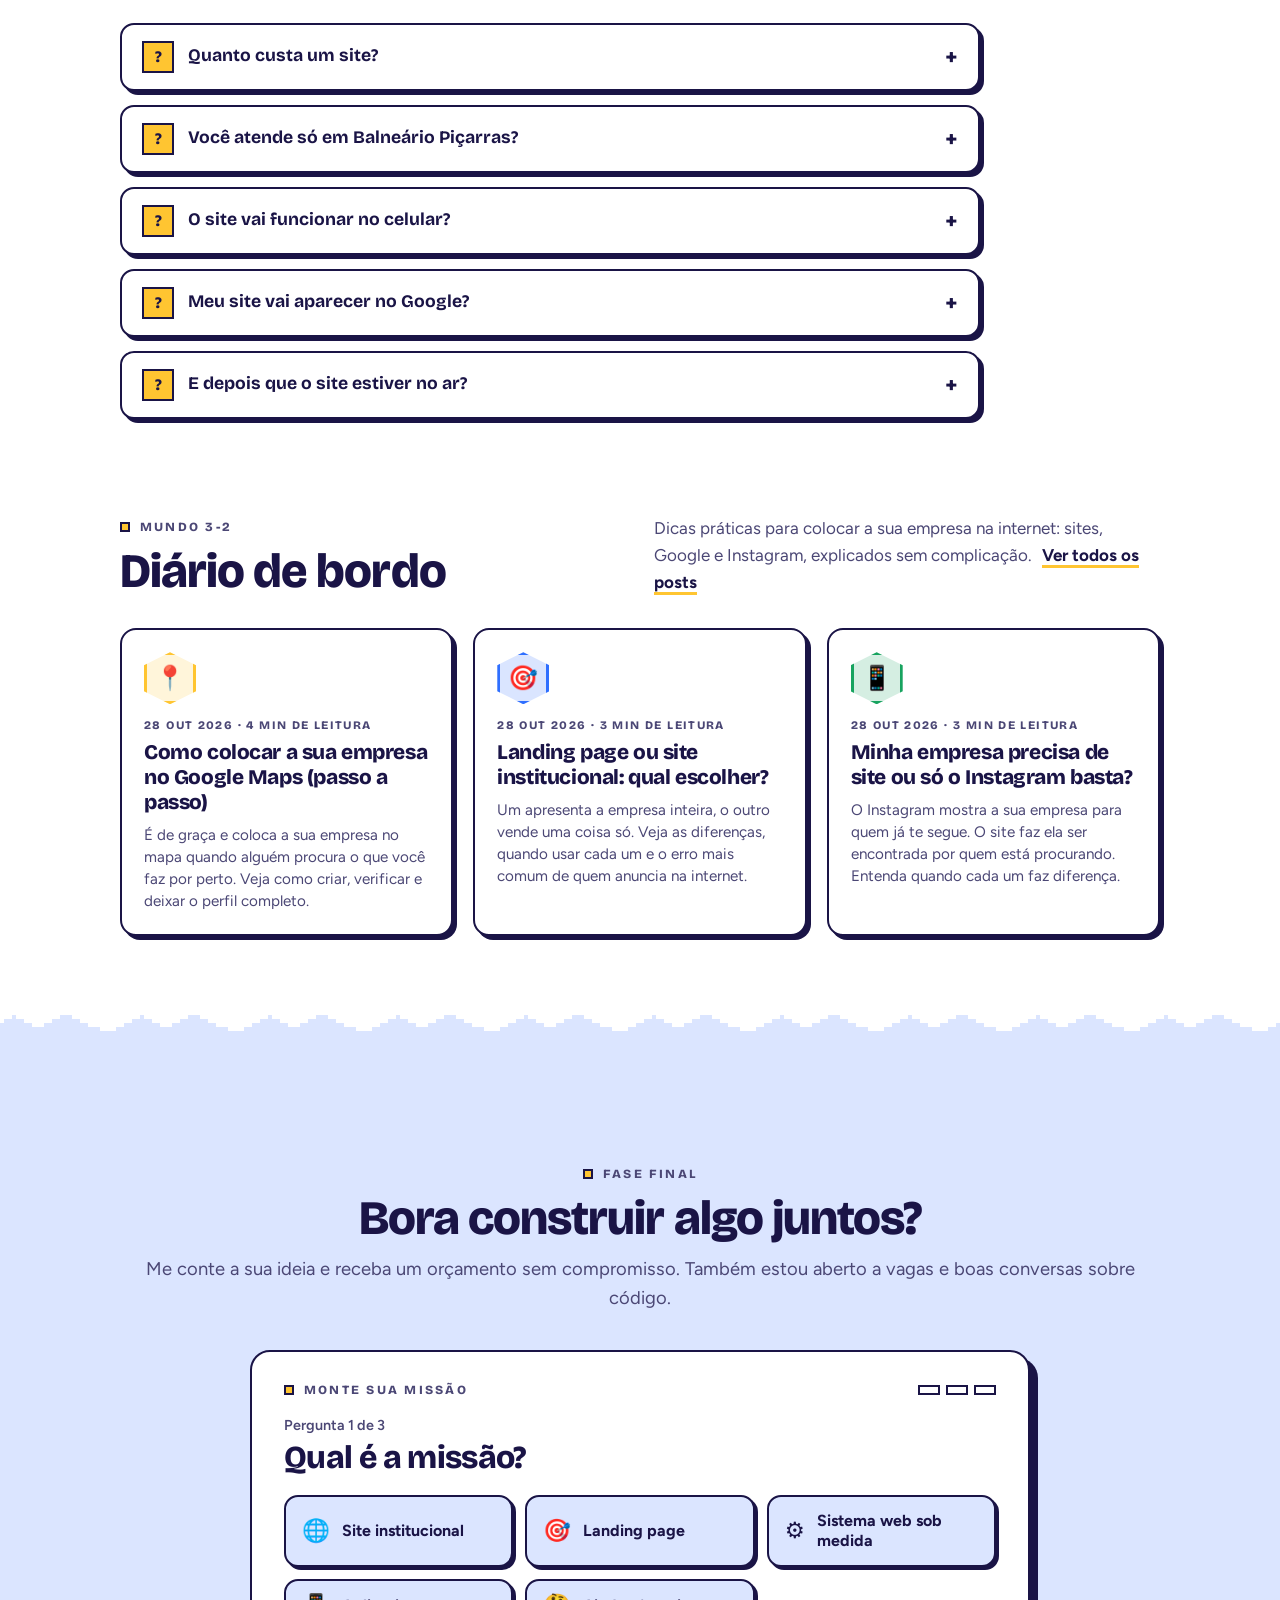
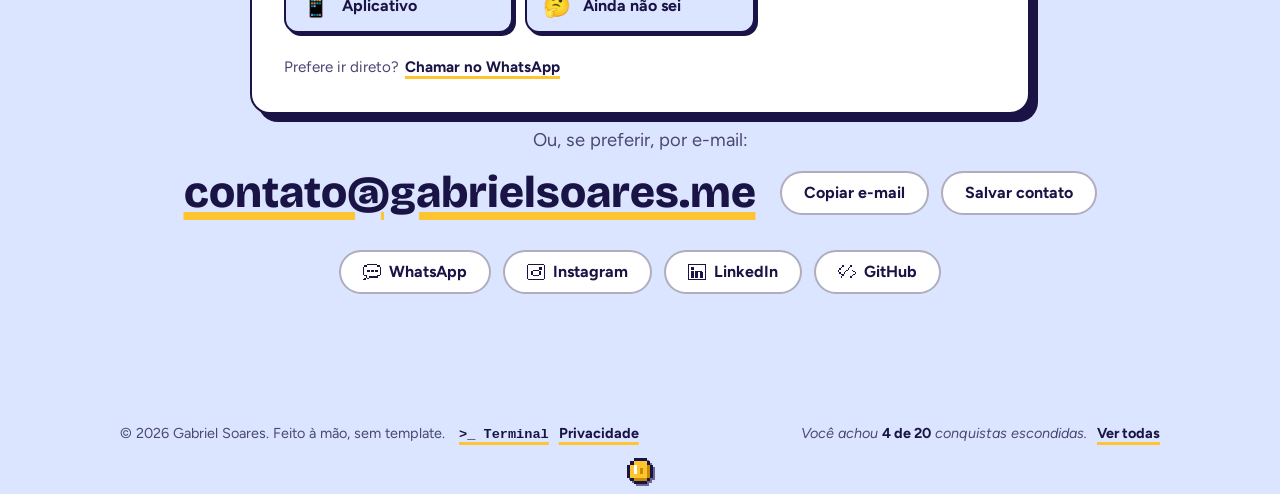
==== commit 8081f737: "Adiciona imagem de compartilhamento e ícone para iPhone" ====
--- a/index.html
+++ b/index.html
@@ -19,14 +19,14 @@
   <meta property="og:url" content="https://gabrielsoares.me/">
   <meta property="og:title" content="Gabriel Soares | Criação de sites e sistemas">
   <meta property="og:description" content="Sites, landing pages, sistemas web e apps para empresas de Balneário Piçarras e região. Mais de 20 projetos entregues.">
-  <meta property="og:image" content="https://gabrielsoares.me/logo/gabriel-soares-lockup.png">
+  <meta property="og:image" content="https://gabrielsoares.me/logo/compartilhar.png">
   <meta property="og:image:width" content="1200">
-  <meta property="og:image:height" content="500">
-  <meta property="og:image:alt" content="Logo Gabriel Soares">
+  <meta property="og:image:height" content="630">
+  <meta property="og:image:alt" content="Gabriel Soares: sites, sistemas e apps para a sua empresa">
   <meta name="twitter:card" content="summary_large_image">
   <meta name="twitter:title" content="Gabriel Soares | Criação de sites e sistemas">
   <meta name="twitter:description" content="Sites, landing pages, sistemas web e apps para empresas de Balneário Piçarras e região.">
-  <meta name="twitter:image" content="https://gabrielsoares.me/logo/gabriel-soares-lockup.png">
+  <meta name="twitter:image" content="https://gabrielsoares.me/logo/compartilhar.png">
 
   <!-- Dados estruturados: ajudam o Google a entender quem você é, o que oferece e onde atende -->
   <script type="application/ld+json">
@@ -87,7 +87,7 @@
   }
   </script>
   <link rel="icon" type="image/png" sizes="48x48" href="logo/favicon.png">
-  <link rel="apple-touch-icon" href="logo/favicon.png">
+  <link rel="apple-touch-icon" href="logo/apple-touch-icon.png">
   <link rel="preload" href="fontes/bricolage-grotesque.woff2" as="font" type="font/woff2" crossorigin>
   <link rel="preload" href="fontes/figtree.woff2" as="font" type="font/woff2" crossorigin>
   <link rel="preload" href="foto.jpg" as="image" fetchpriority="high">
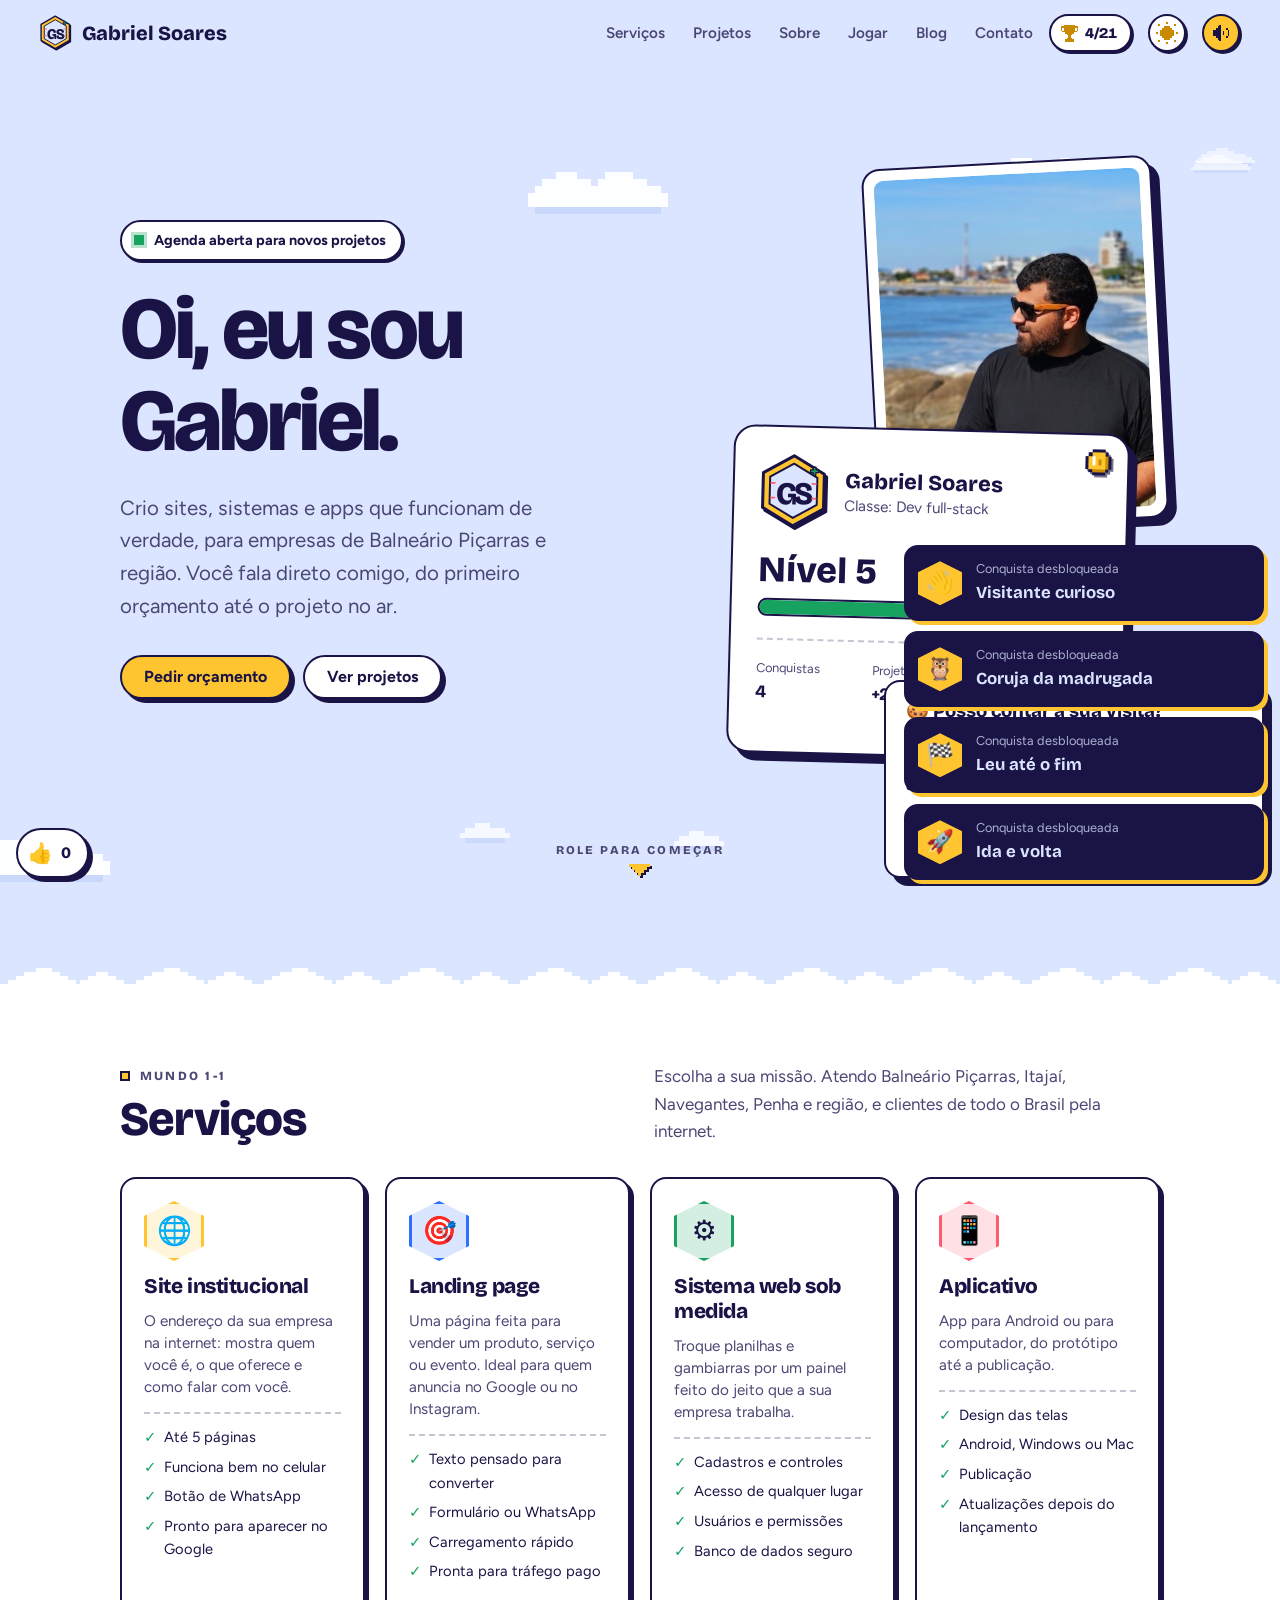
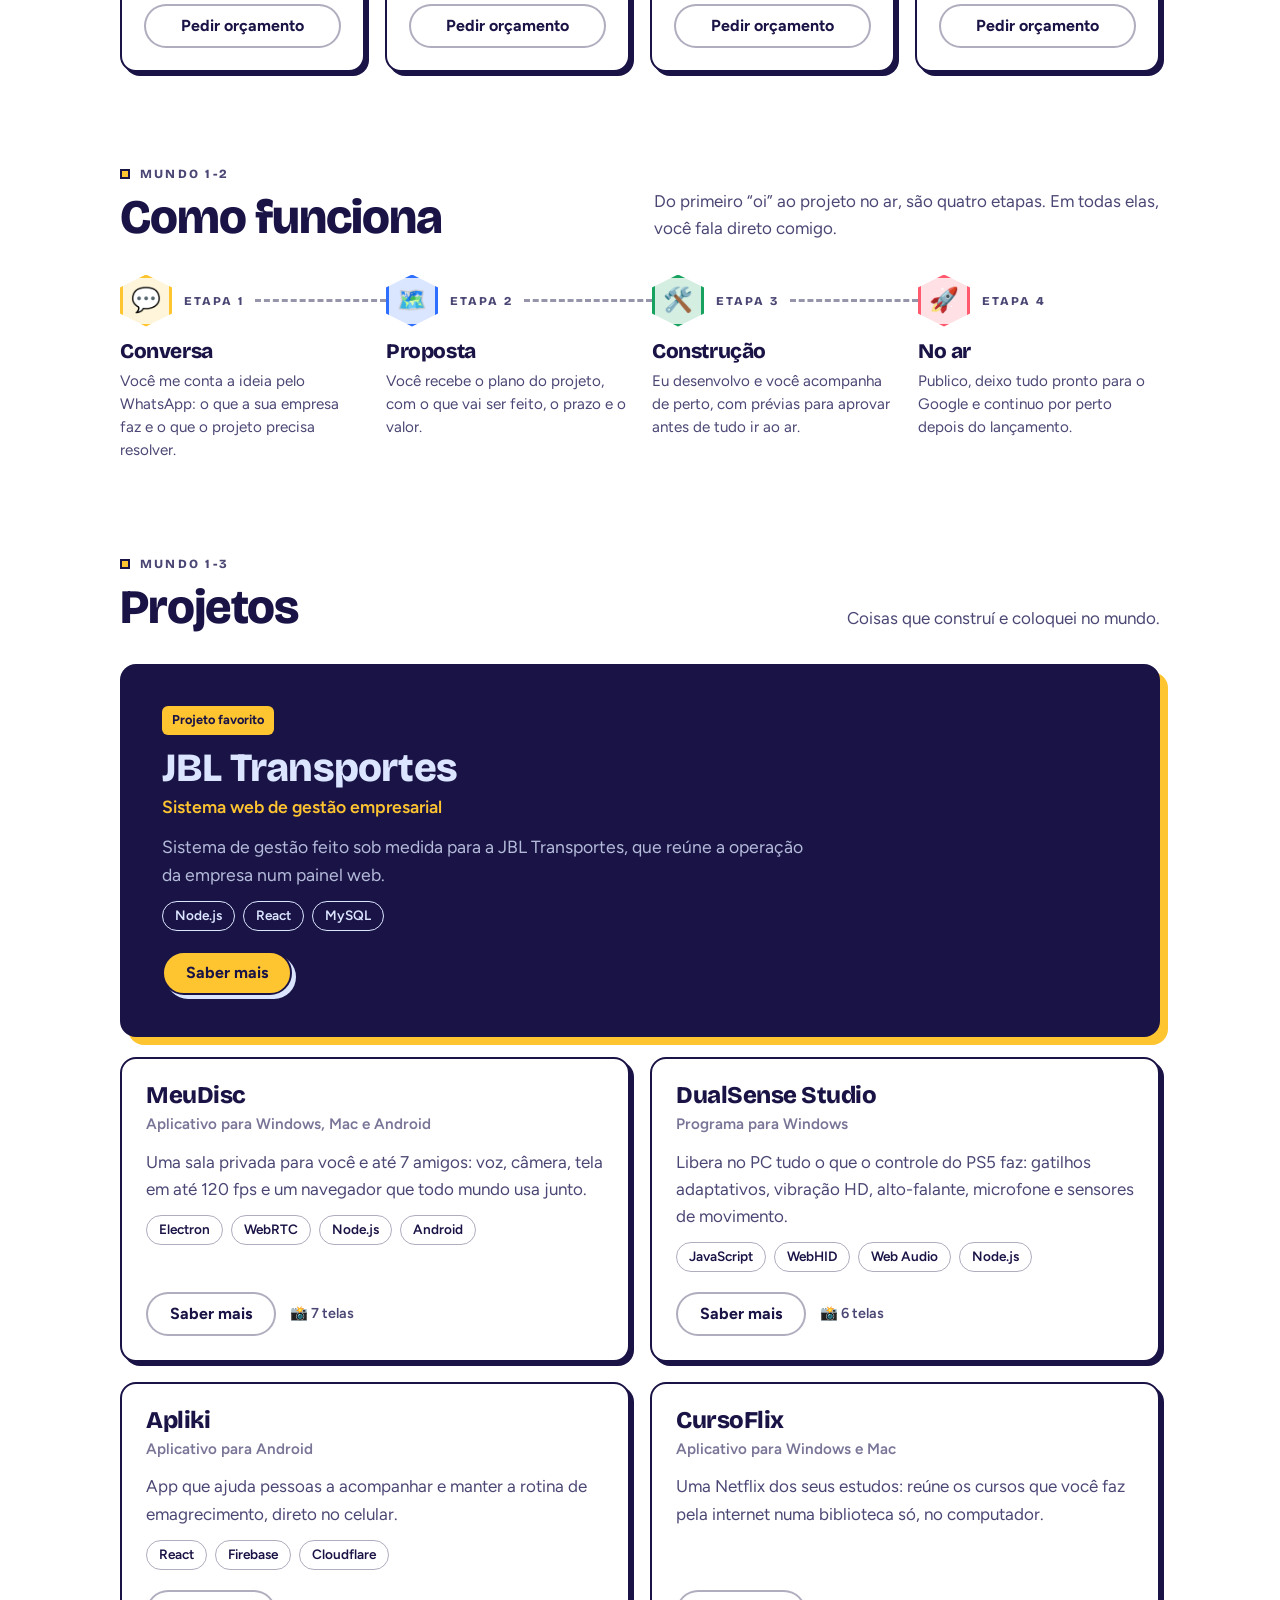
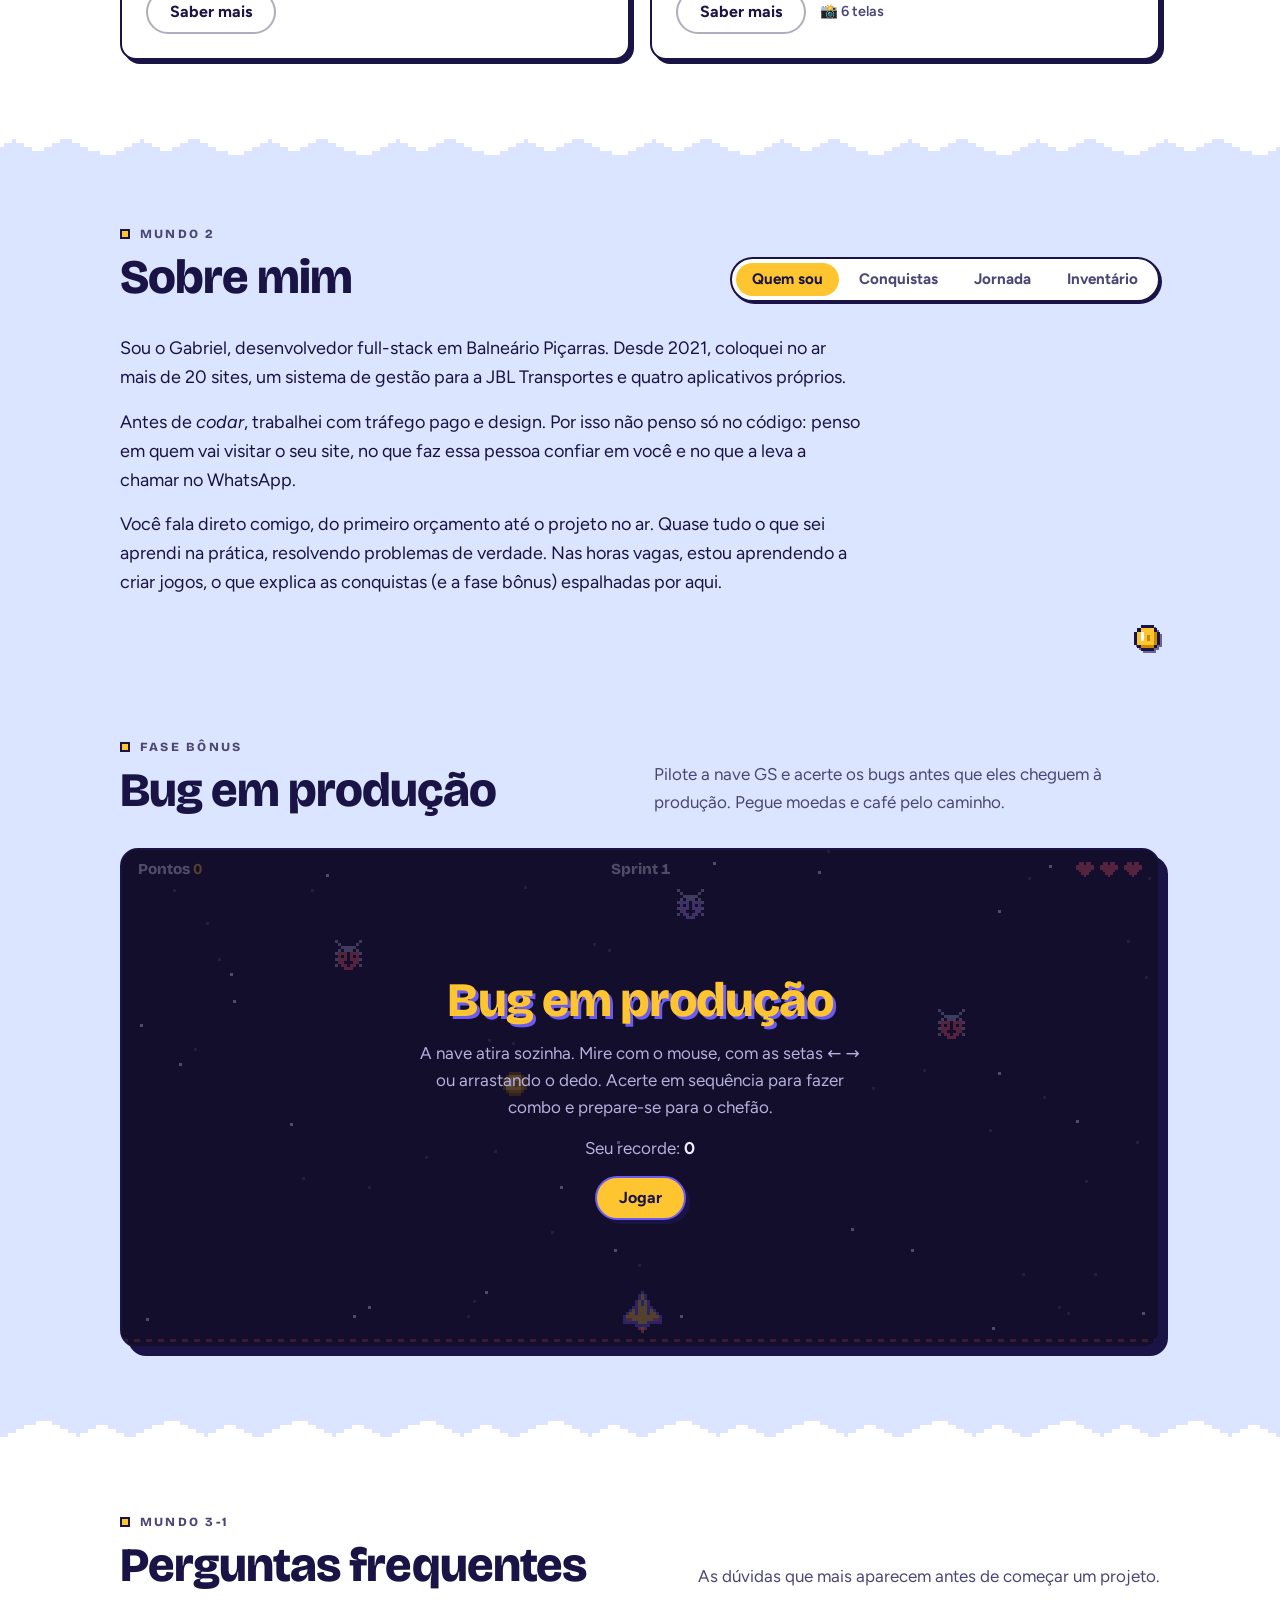
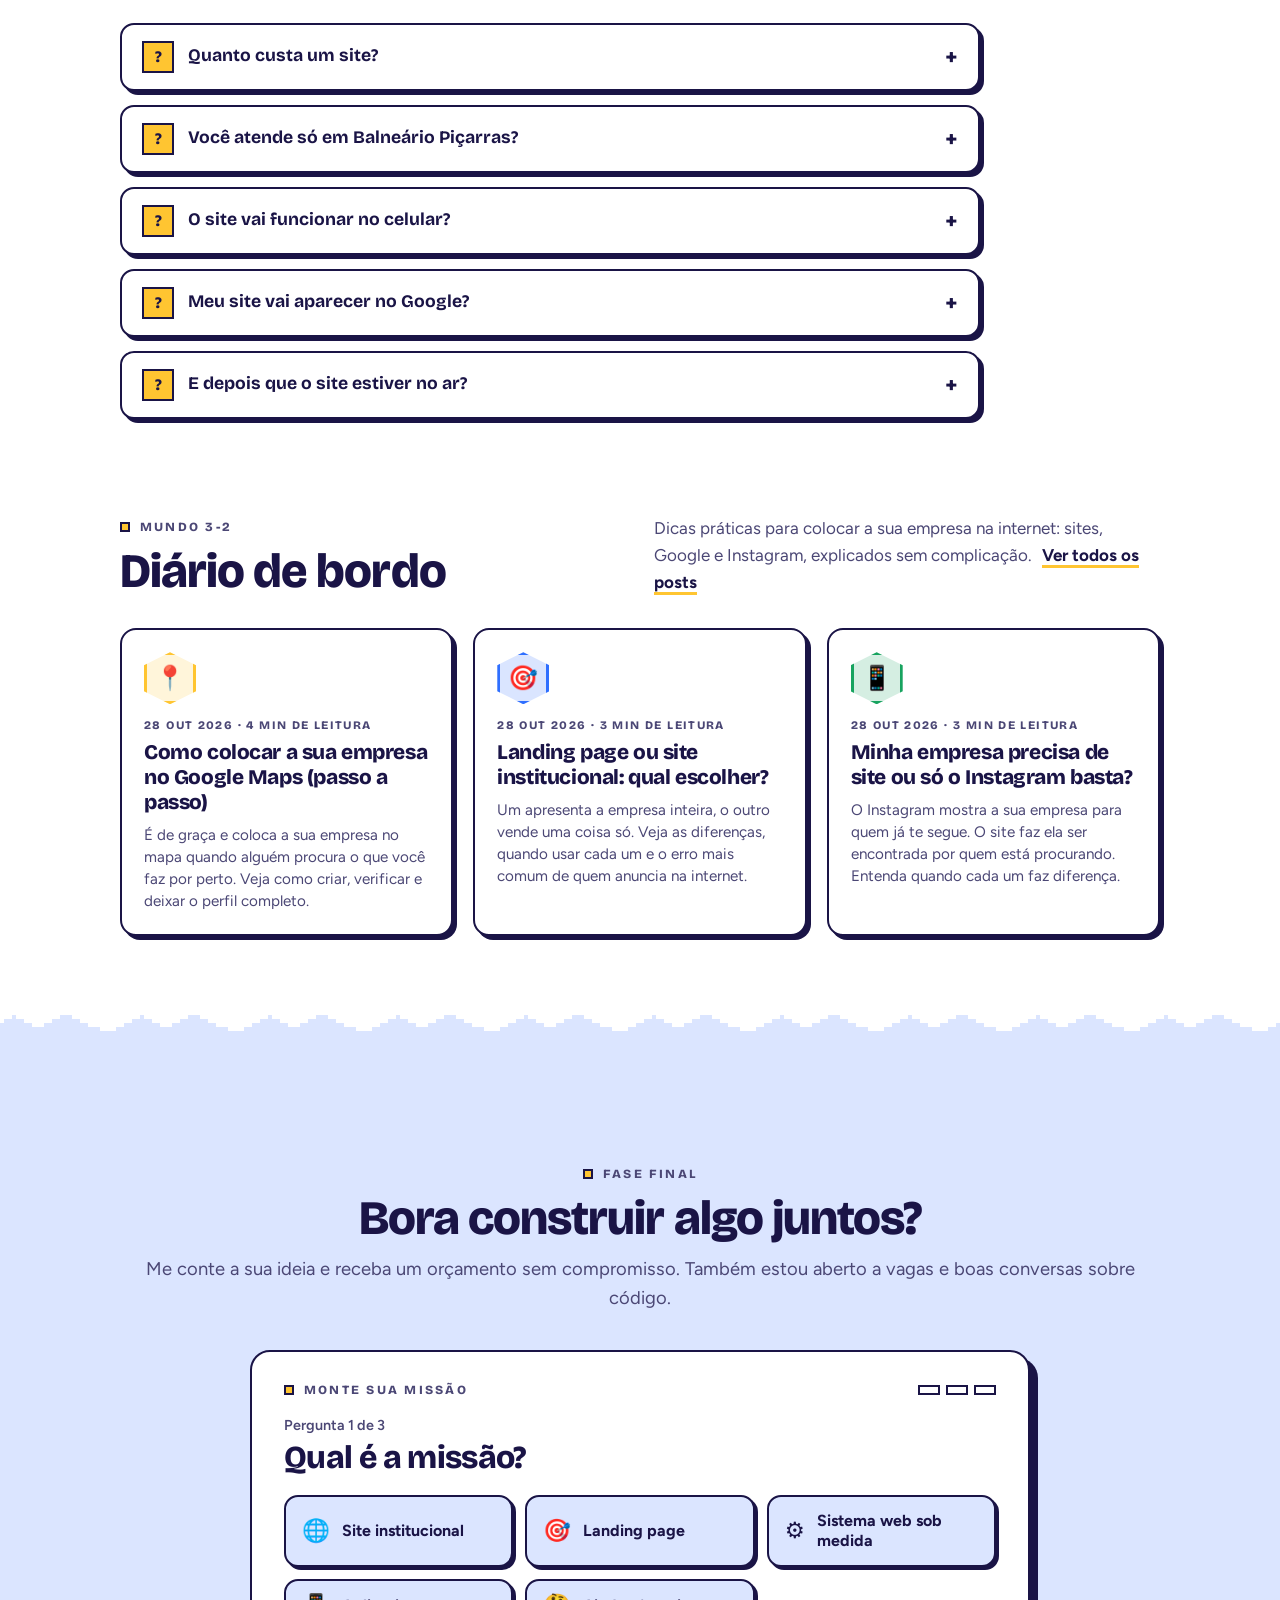
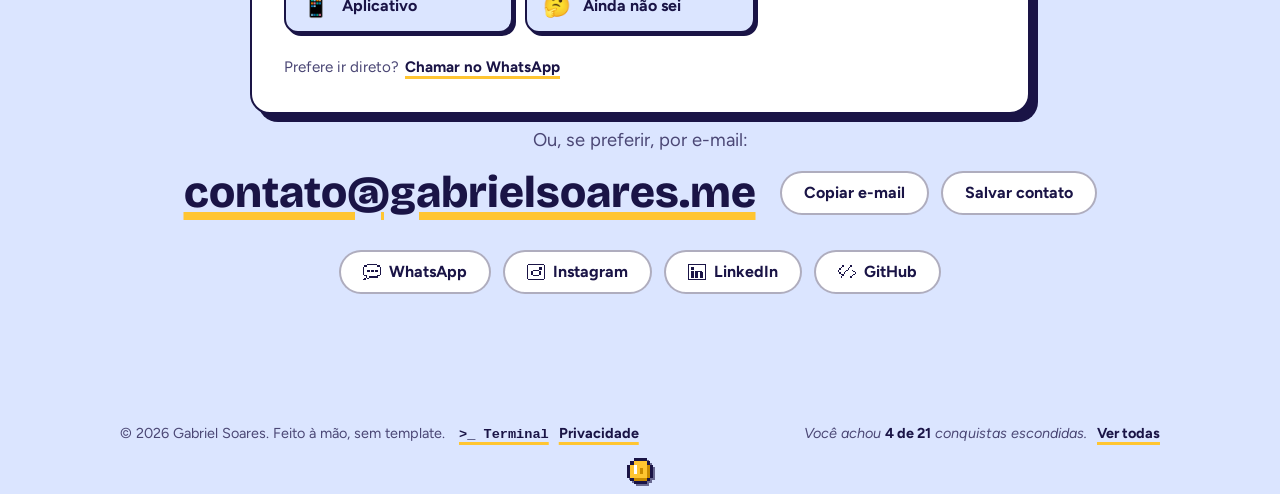
==== commit e9880a47: "Adiciona página 404 no estilo do jogo e conteúdo para quem não roda JavaScript" ====
--- a/index.html
+++ b/index.html
@@ -148,6 +148,43 @@
   </div>
 
   <main id="conteudo">
+    <!-- Conteúdo em HTML puro para quem não roda JavaScript: preenchido pelo gerar-blog.js -->
+    <!-- sem-js:inicio -->
+    <noscript>
+      <section class="secao">
+        <p>Crio sites, sistemas e apps que funcionam de verdade, para empresas de Balneário Piçarras e região. Você fala direto comigo, do primeiro orçamento até o projeto no ar.</p>
+        <h2>Serviços</h2>
+        <ul>
+          <li><strong>Site institucional:</strong> O endereço da sua empresa na internet: mostra quem você é, o que oferece e como falar com você.</li>
+          <li><strong>Landing page:</strong> Uma página feita para vender um produto, serviço ou evento. Ideal para quem anuncia no Google ou no Instagram.</li>
+          <li><strong>Sistema web sob medida:</strong> Troque planilhas e gambiarras por um painel feito do jeito que a sua empresa trabalha.</li>
+          <li><strong>Aplicativo:</strong> App para Android ou para computador, do protótipo até a publicação.</li>
+        </ul>
+        <h2>Projetos</h2>
+        <ul>
+          <li><strong>JBL Transportes</strong> (Sistema web de gestão empresarial): Sistema de gestão feito sob medida para a JBL Transportes, que reúne a operação da empresa num painel web.</li>
+          <li><strong>MeuDisc</strong> (Aplicativo para Windows, Mac e Android): Uma sala privada para você e até 7 amigos: voz, câmera, tela em até 120 fps e um navegador que todo mundo usa junto.</li>
+          <li><strong>DualSense Studio</strong> (Programa para Windows): Libera no PC tudo o que o controle do PS5 faz: gatilhos adaptativos, vibração HD, alto-falante, microfone e sensores de movimento.</li>
+          <li><strong>Apliki</strong> (Aplicativo para Android): App que ajuda pessoas a acompanhar e manter a rotina de emagrecimento, direto no celular.</li>
+          <li><strong>CursoFlix</strong> (Aplicativo para Windows e Mac): Uma Netflix dos seus estudos: reúne os cursos que você faz pela internet numa biblioteca só, no computador.</li>
+        </ul>
+        <h2>Perguntas frequentes</h2>
+        <h3>Quanto custa um site?</h3>
+        <p>Depende do tamanho e do que ele precisa fazer. Me conte a sua ideia no WhatsApp e eu te passo um orçamento sem compromisso.</p>
+        <h3>Você atende só em Balneário Piçarras?</h3>
+        <p>Não. Atendo Piçarras e toda a região, como Itajaí, Navegantes, Penha e Balneário Camboriú, e também clientes de todo o Brasil, com tudo combinado pela internet.</p>
+        <h3>O site vai funcionar no celular?</h3>
+        <p>Sim. Todo site que eu faço funciona bem no celular, no tablet e no computador. É pelo celular que a maioria dos seus clientes vai abrir o site.</p>
+        <h3>Meu site vai aparecer no Google?</h3>
+        <p>Entrego o site pronto para o Google: rápido e com as informações que o buscador usa para entender o seu negócio. A posição nas buscas também depende da concorrência e do tempo, mas o seu site já começa do jeito certo.</p>
+        <h3>E depois que o site estiver no ar?</h3>
+        <p>Você continua falando direto comigo. Se precisar de ajustes, novidades ou de uma página nova, é só chamar.</p>
+        <h2>Contato</h2>
+        <p><a href="https://wa.me/5547992201382?text=Oi%20Gabriel!%20Vi%20seu%20site%20e%20quero%20conversar.">WhatsApp</a> · <a href="mailto:contato@gabrielsoares.me">contato@gabrielsoares.me</a></p>
+      </section>
+    </noscript>
+    <!-- sem-js:fim -->
+
     <section class="hero" id="inicio">
       <div class="hero-texto">
         <p class="status" id="status"></p>
--- a/style.css
+++ b/style.css
@@ -861,7 +861,8 @@
 .projeto-tipo { margin-top: 4px; font-size: 0.95rem; font-weight: 600; opacity: 0.75; }
 .projeto.destaque .projeto-tipo { color: var(--moeda); opacity: 1; }
 
-.projeto-acoes { margin-top: auto; padding-top: 8px; }
+.projeto-acoes { display: flex; flex-wrap: wrap; align-items: center; gap: 8px 14px; margin-top: auto; padding-top: 8px; }
+.projeto-telas { color: var(--tinta-suave); font-size: 0.9rem; font-weight: 600; }
 .projeto.destaque .botao { box-shadow: 4px 4px 0 var(--ceu); }
 
 /* ---------- Janela do projeto ---------- */
@@ -1785,6 +1786,11 @@
 
 /* ---------- Responsivo ---------- */
 @media (max-width: 1000px) {
+/* ---------- Página 404 (gerar-blog.js) ---------- */
+.fase-perdida { min-height: 55vh; }
+.fase-perdida-vidas { margin-bottom: 18px; font-size: 1.5rem; letter-spacing: 0.15em; }
+.fase-perdida .acoes { margin-top: 28px; }
+
   .so-largo { display: none; }
   .servicos { grid-template-columns: repeat(2, 1fr); }
   .etapas { grid-template-columns: repeat(2, 1fr); row-gap: 40px; }
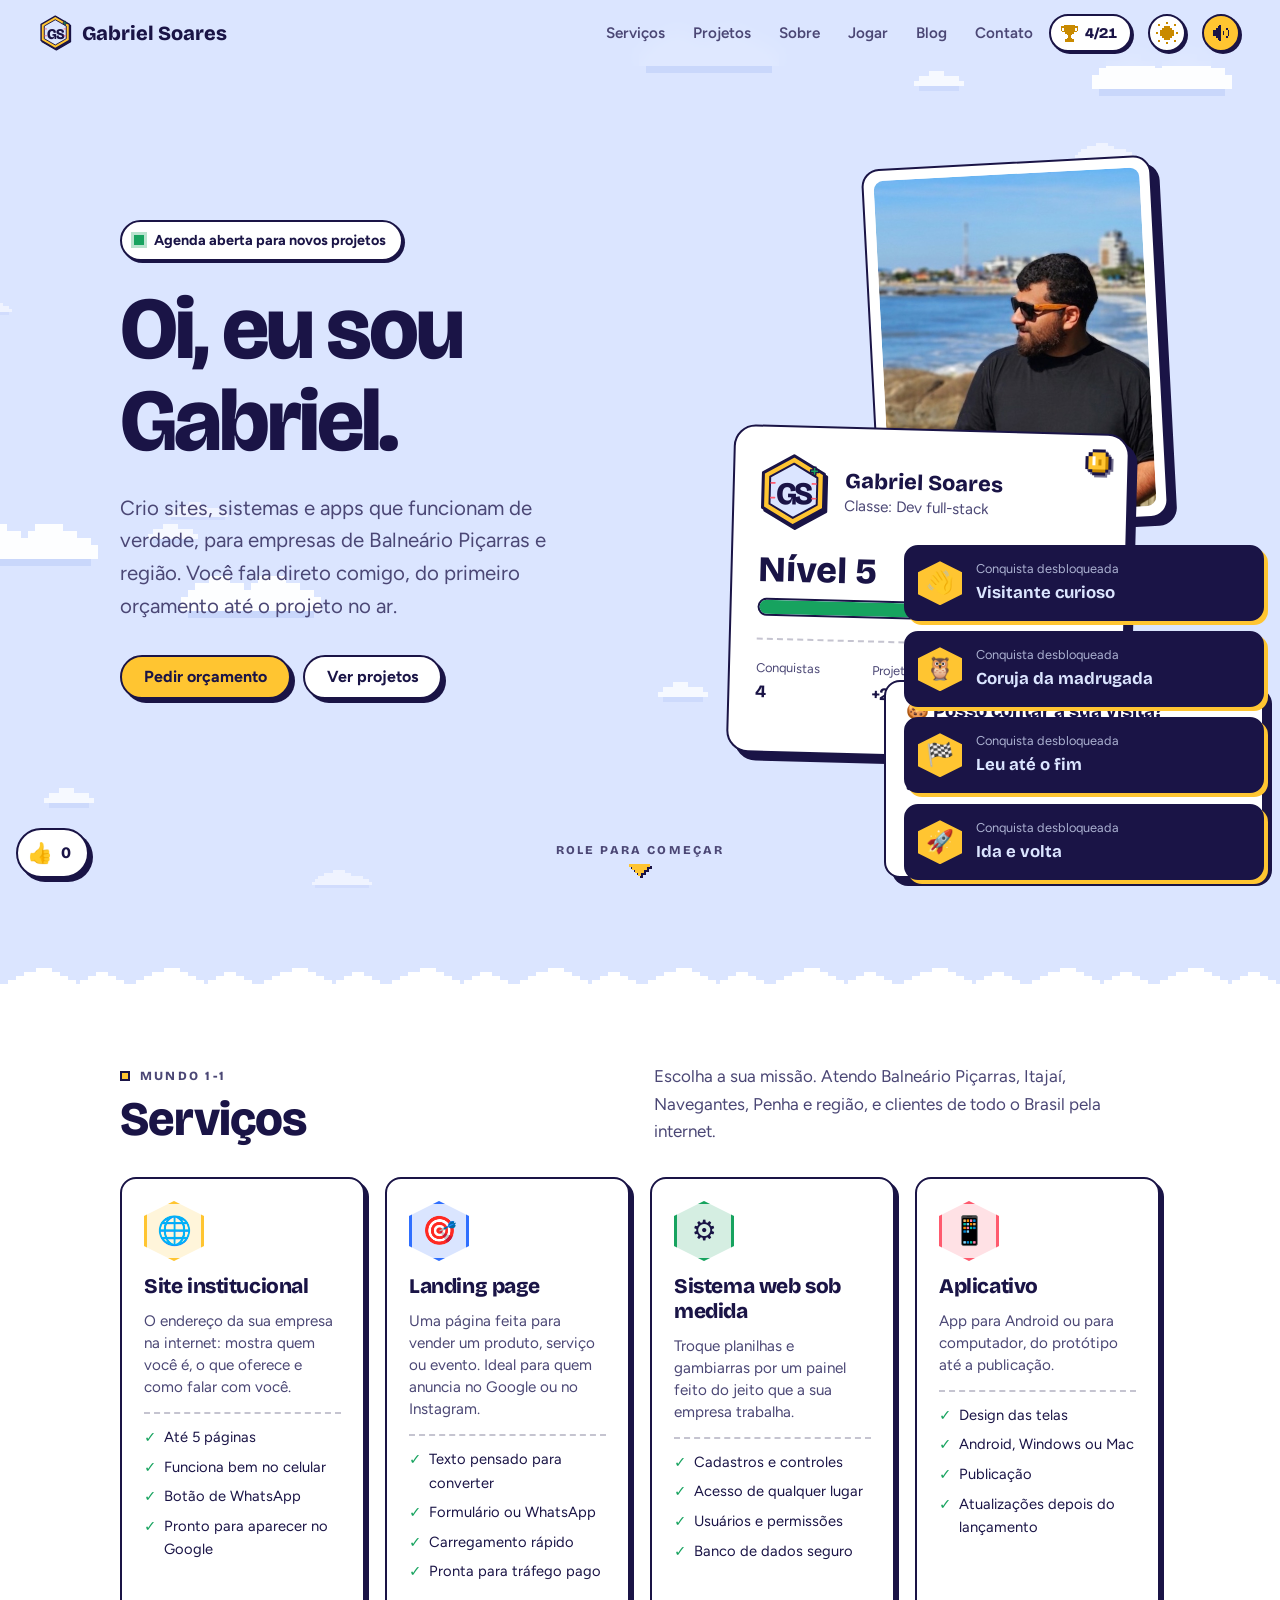
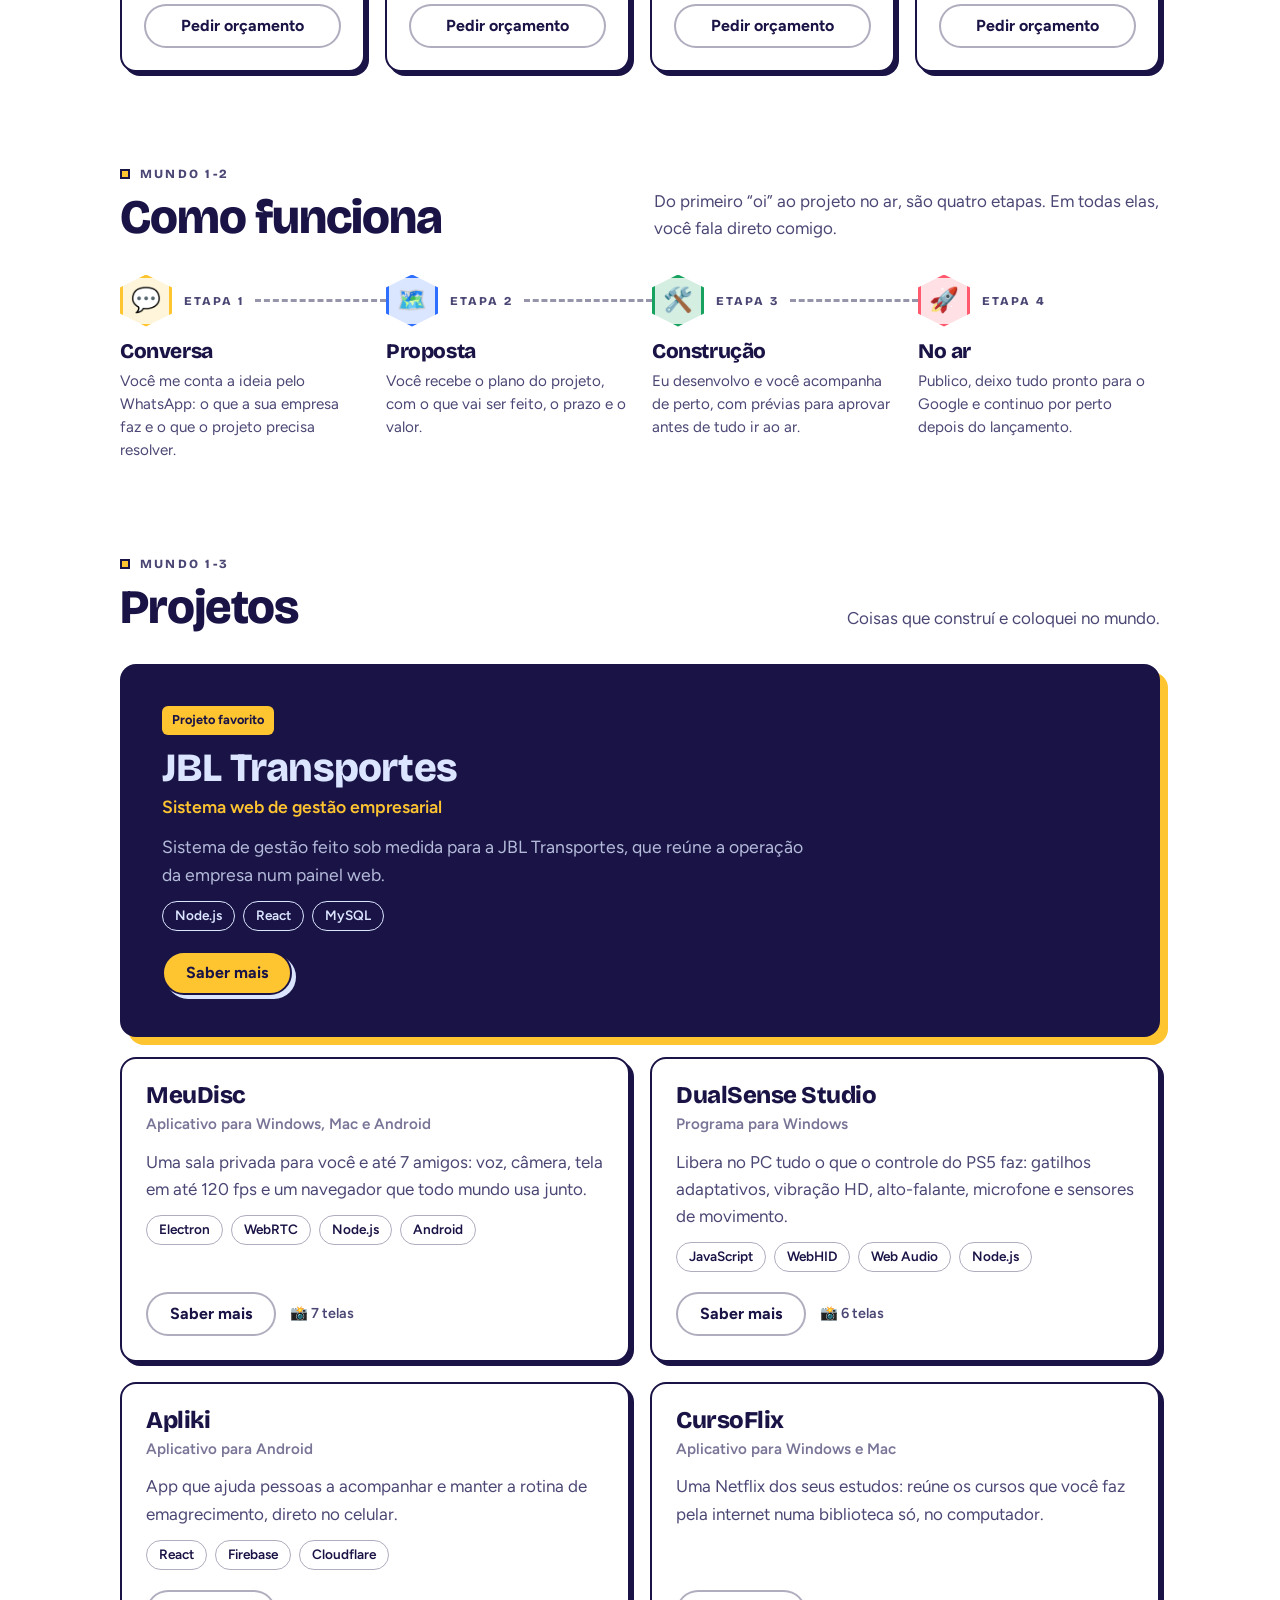
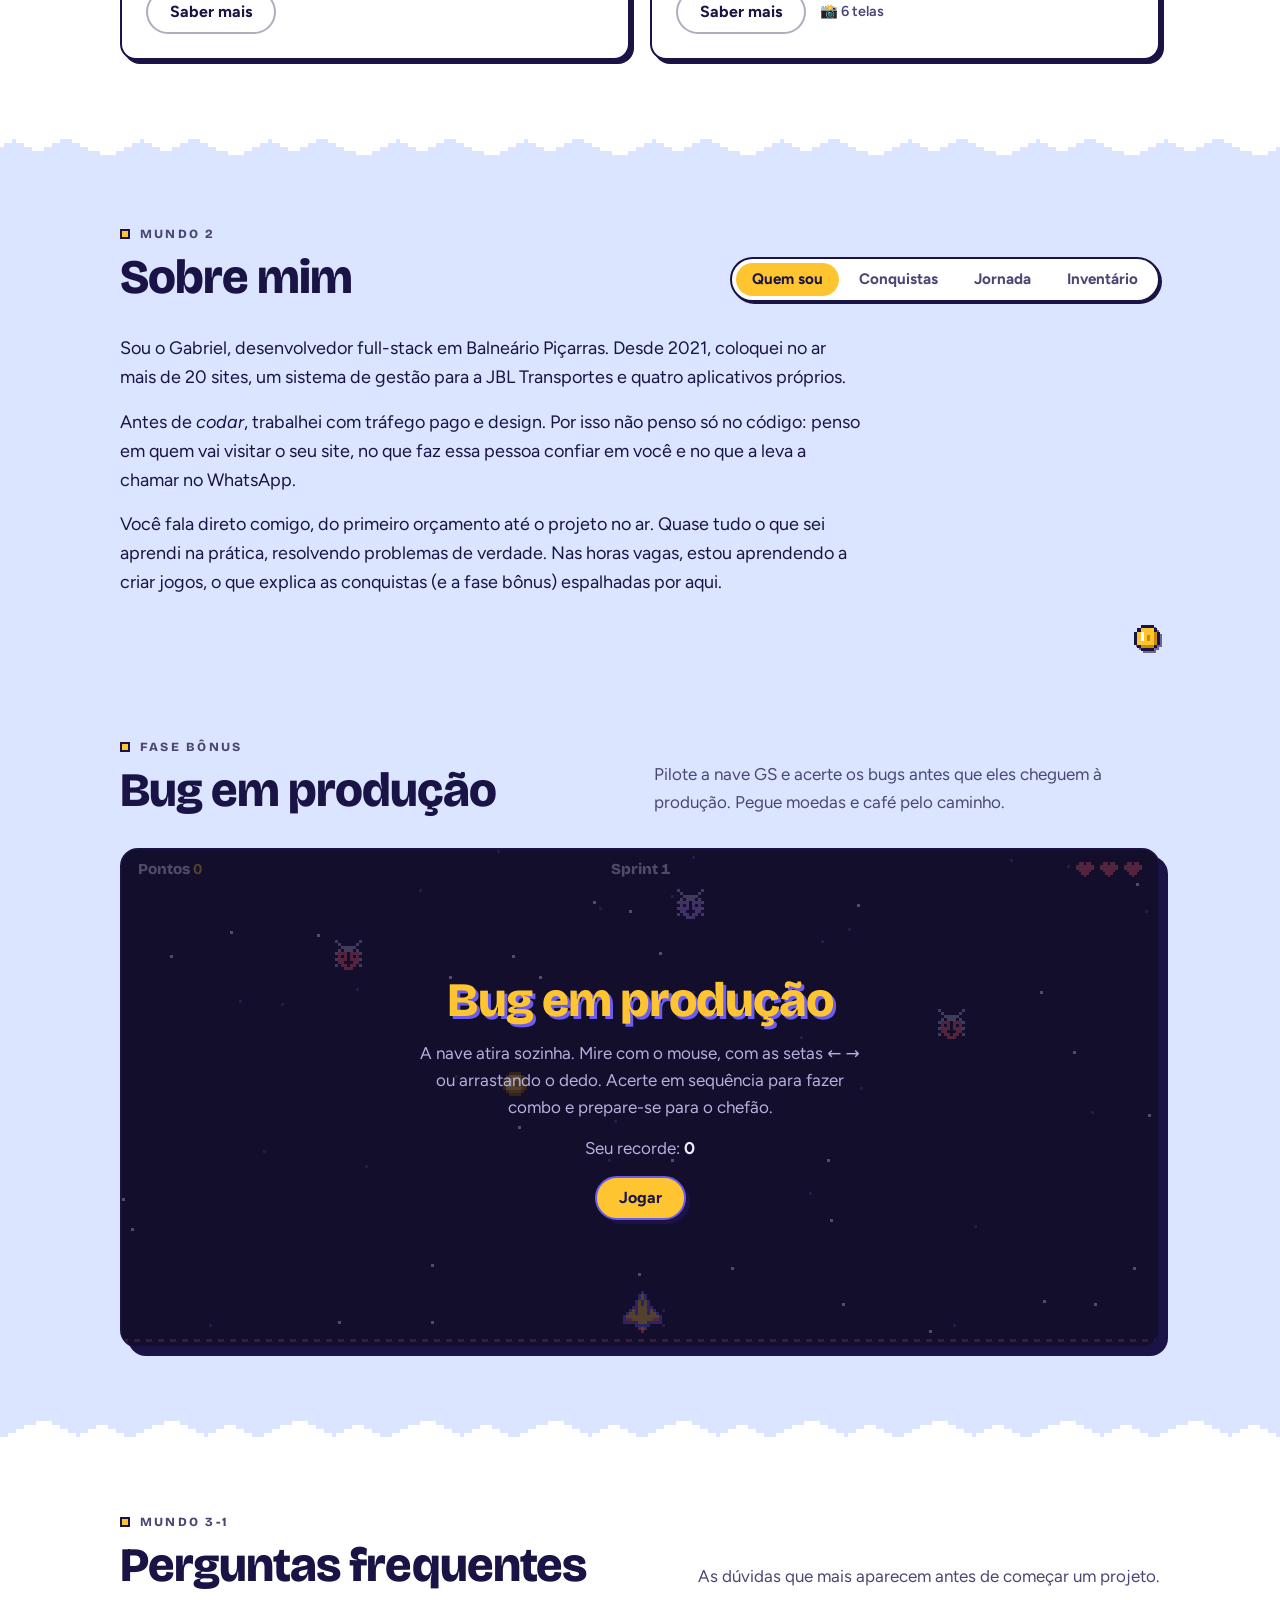
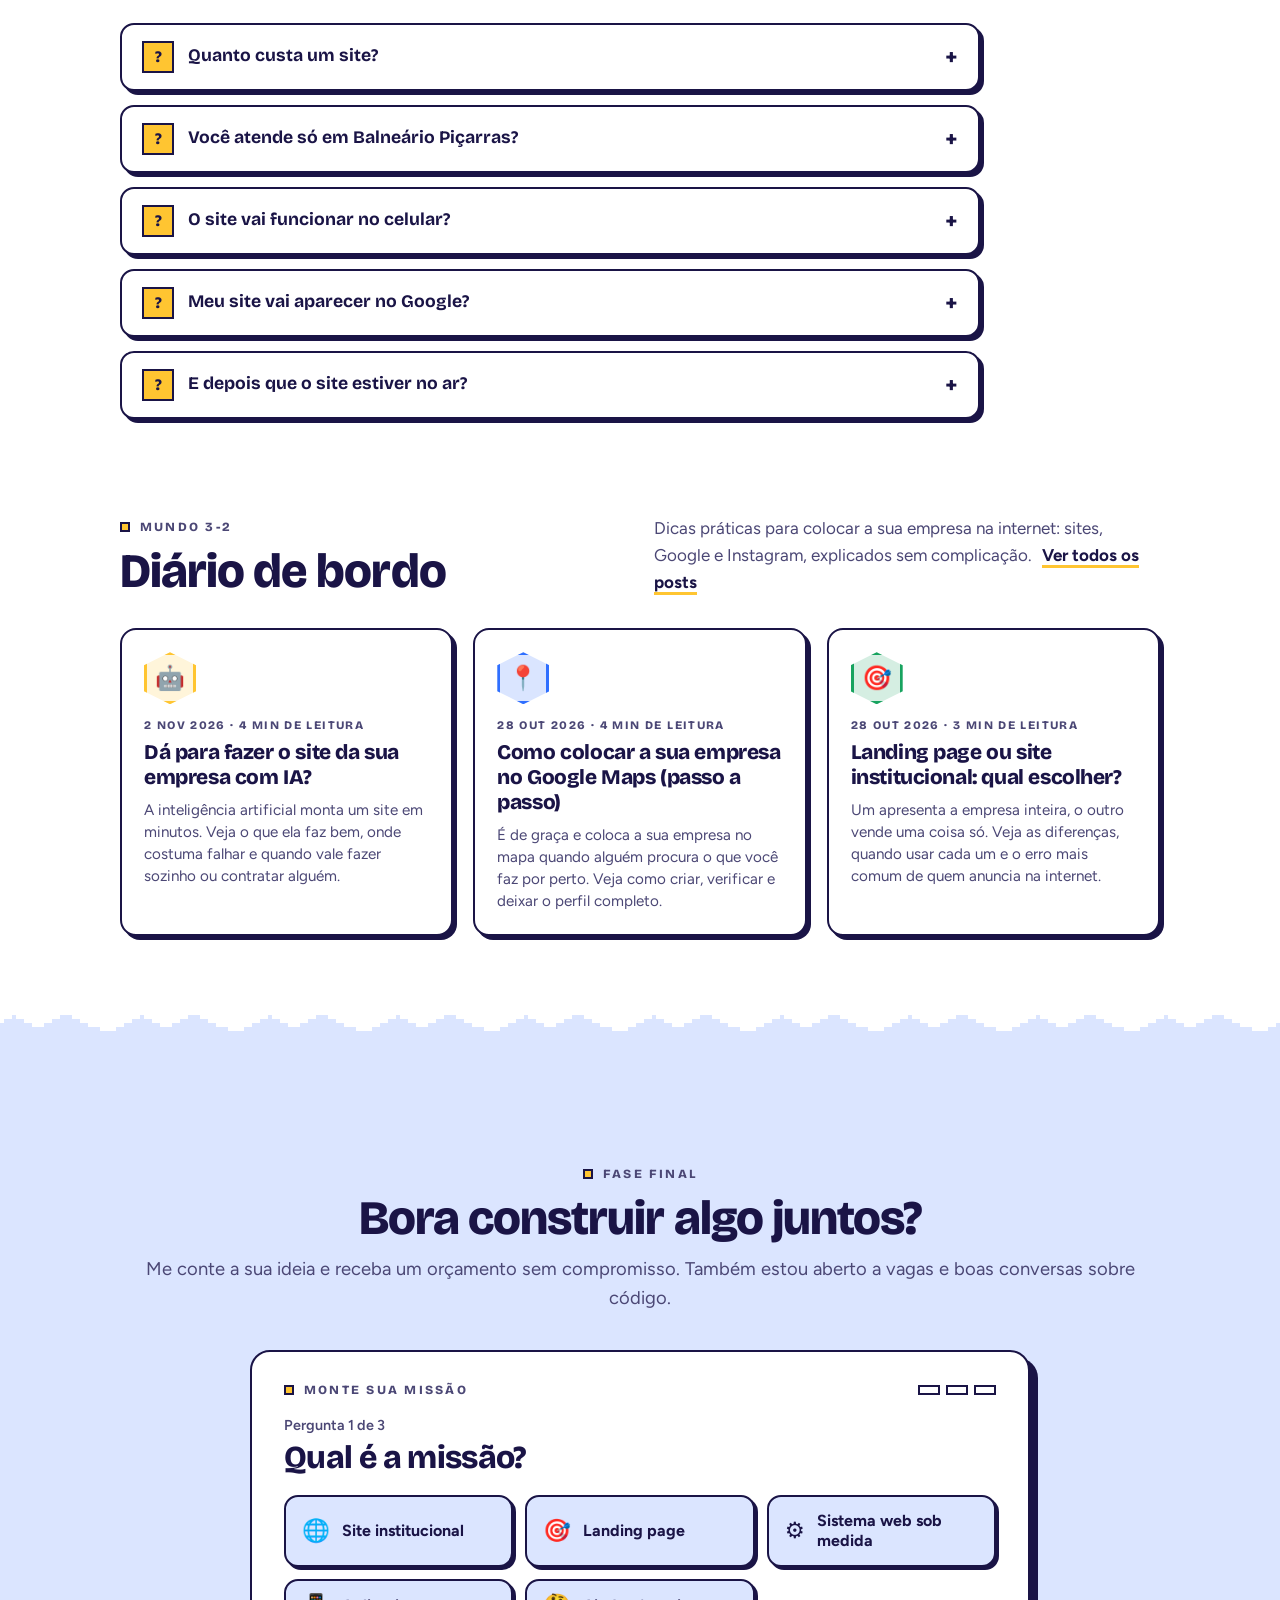
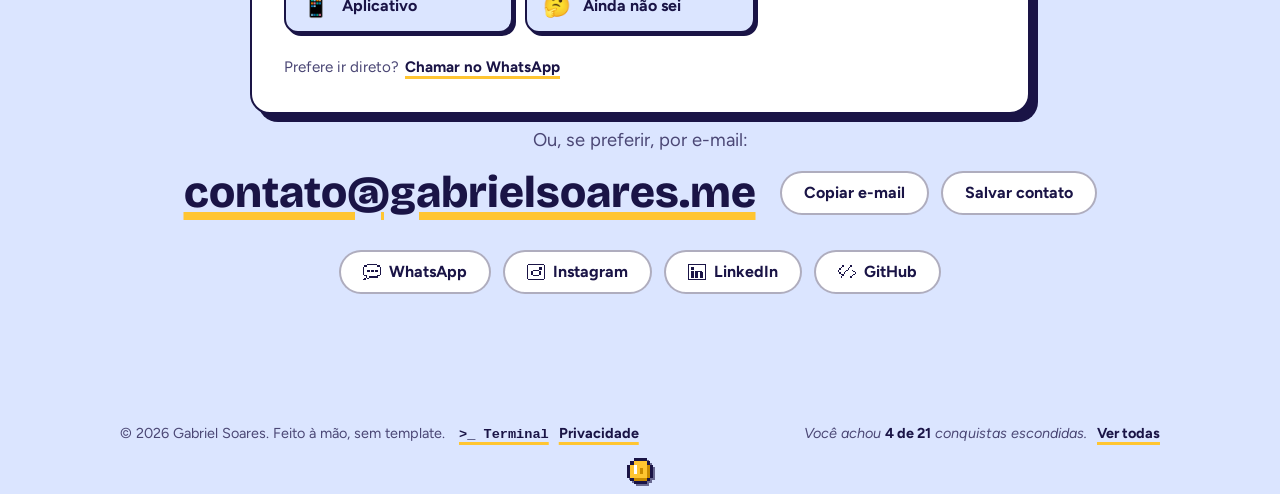
==== commit b08e2bf4: "Atualiza a versão dos arquivos e as páginas geradas" ====
--- a/index.html
+++ b/index.html
@@ -91,7 +91,7 @@
   <link rel="preload" href="fontes/bricolage-grotesque.woff2" as="font" type="font/woff2" crossorigin>
   <link rel="preload" href="fontes/figtree.woff2" as="font" type="font/woff2" crossorigin>
   <link rel="preload" href="foto.jpg" as="image" fetchpriority="high">
-  <link rel="stylesheet" href="style.css?v=2026-10-31-dualsense">
+  <link rel="stylesheet" href="style.css?v=2026-11-02-melhorias">
   <!-- Aplica o tema dia/noite escolhido antes da página aparecer, para não piscar -->
   <script>try { var t = localStorage.getItem("gs-tema"); if (t) document.documentElement.dataset.tema = t; } catch (e) {}</script>
 </head>
@@ -342,6 +342,14 @@
         </div>
         <ul class="posts">
         <li class="post-card">
+        <span class="medalha" aria-hidden="true">🤖</span>
+        <div class="post-card-texto">
+          <p class="post-card-meta"><time datetime="2026-11-02">2 nov 2026</time> · 4 min de leitura</p>
+          <h3><a href="blog/site-feito-com-ia/">Dá para fazer o site da sua empresa com IA?</a></h3>
+          <p>A inteligência artificial monta um site em minutos. Veja o que ela faz bem, onde costuma falhar e quando vale fazer sozinho ou contratar alguém.</p>
+        </div>
+      </li>
+        <li class="post-card">
         <span class="medalha" aria-hidden="true">📍</span>
         <div class="post-card-texto">
           <p class="post-card-meta"><time datetime="2026-10-28">28 out 2026</time> · 4 min de leitura</p>
@@ -355,14 +363,6 @@
           <p class="post-card-meta"><time datetime="2026-10-28">28 out 2026</time> · 3 min de leitura</p>
           <h3><a href="blog/landing-page-ou-site-institucional/">Landing page ou site institucional: qual escolher?</a></h3>
           <p>Um apresenta a empresa inteira, o outro vende uma coisa só. Veja as diferenças, quando usar cada um e o erro mais comum de quem anuncia na internet.</p>
-        </div>
-      </li>
-        <li class="post-card">
-        <span class="medalha" aria-hidden="true">📱</span>
-        <div class="post-card-texto">
-          <p class="post-card-meta"><time datetime="2026-10-28">28 out 2026</time> · 3 min de leitura</p>
-          <h3><a href="blog/site-ou-instagram/">Minha empresa precisa de site ou só o Instagram basta?</a></h3>
-          <p>O Instagram mostra a sua empresa para quem já te segue. O site faz ela ser encontrada por quem está procurando. Entenda quando cada um faz diferença.</p>
         </div>
       </li>
         </ul>
@@ -446,9 +446,9 @@
 
   <div class="toasts" id="toasts" aria-live="polite" popover="manual"></div>
 
-  <script src="medicao.js?v=2026-10-31-dualsense"></script>
-  <script src="dados.js?v=2026-10-31-dualsense"></script>
-  <script src="ceu.js?v=2026-10-31-dualsense"></script>
-  <script src="script.js?v=2026-10-31-dualsense"></script>
+  <script src="medicao.js?v=2026-11-02-melhorias"></script>
+  <script src="dados.js?v=2026-11-02-melhorias"></script>
+  <script src="ceu.js?v=2026-11-02-melhorias"></script>
+  <script src="script.js?v=2026-11-02-melhorias"></script>
 </body>
 </html>
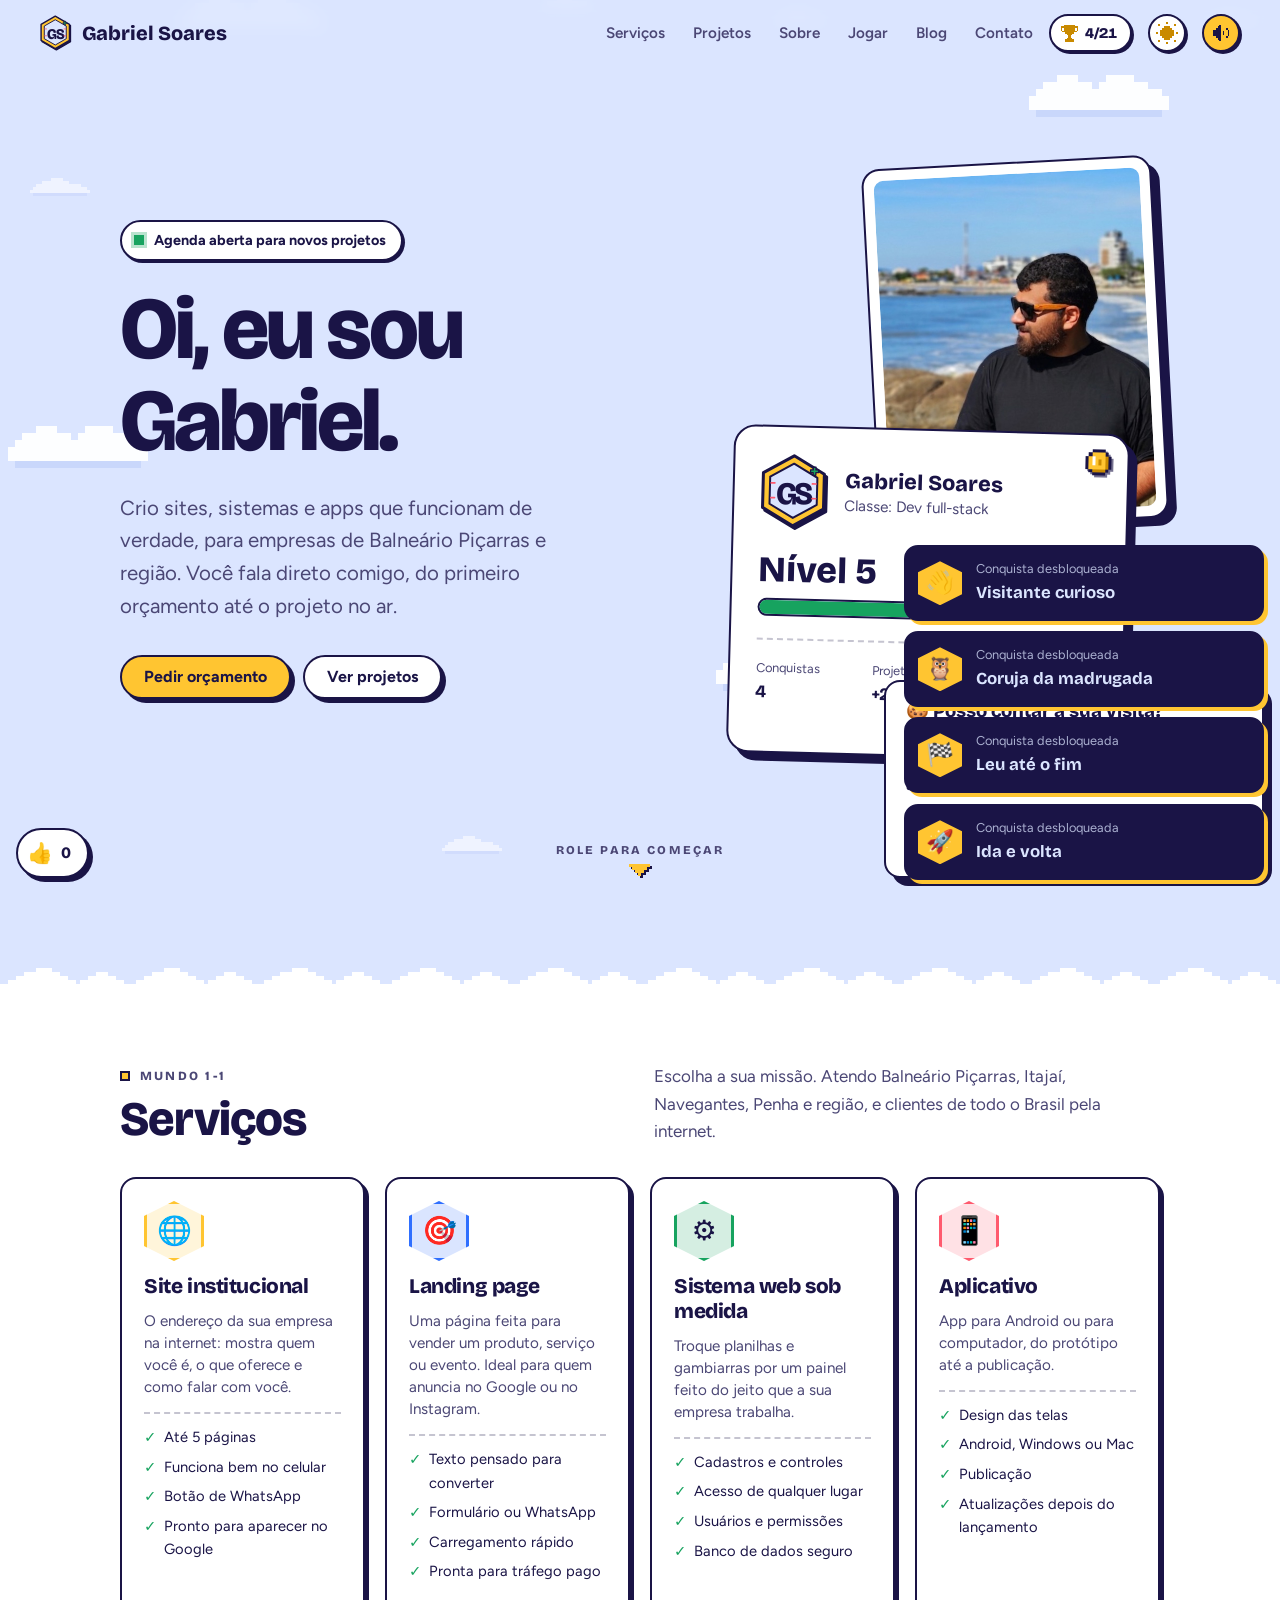
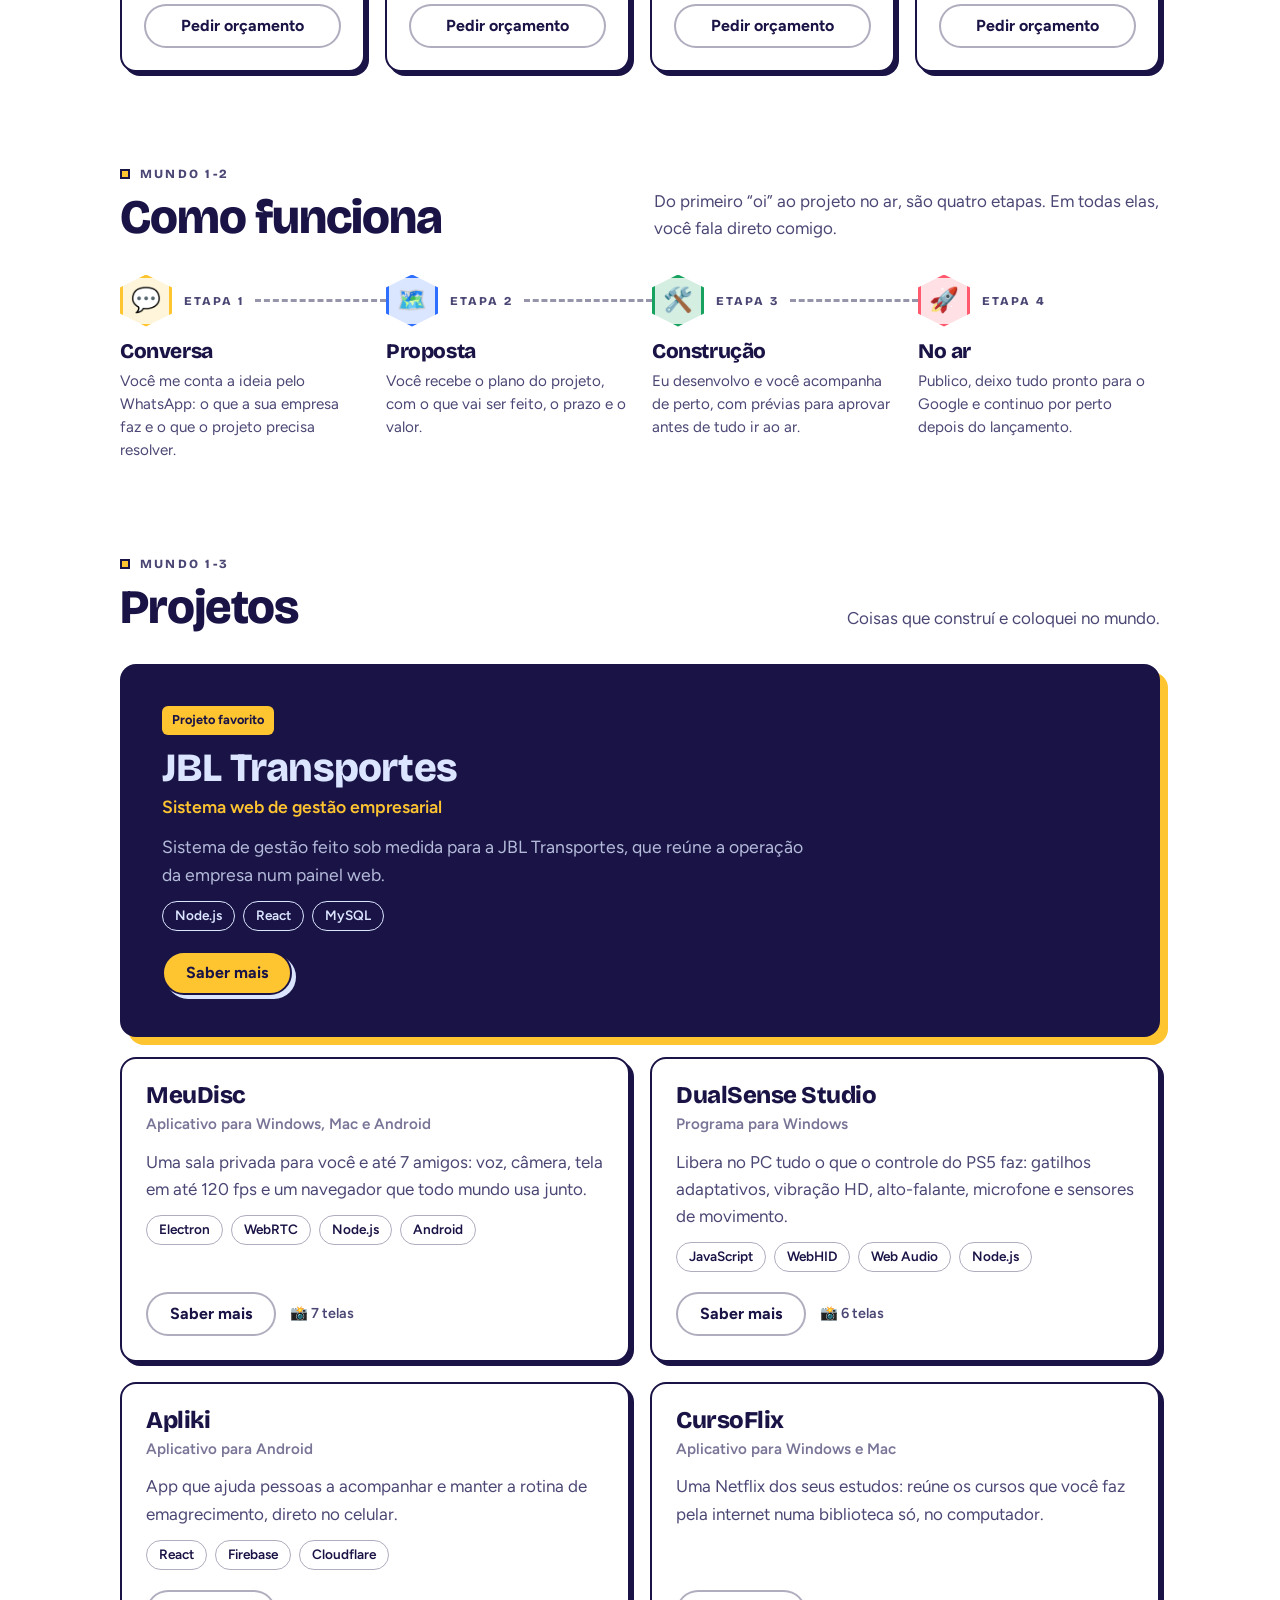
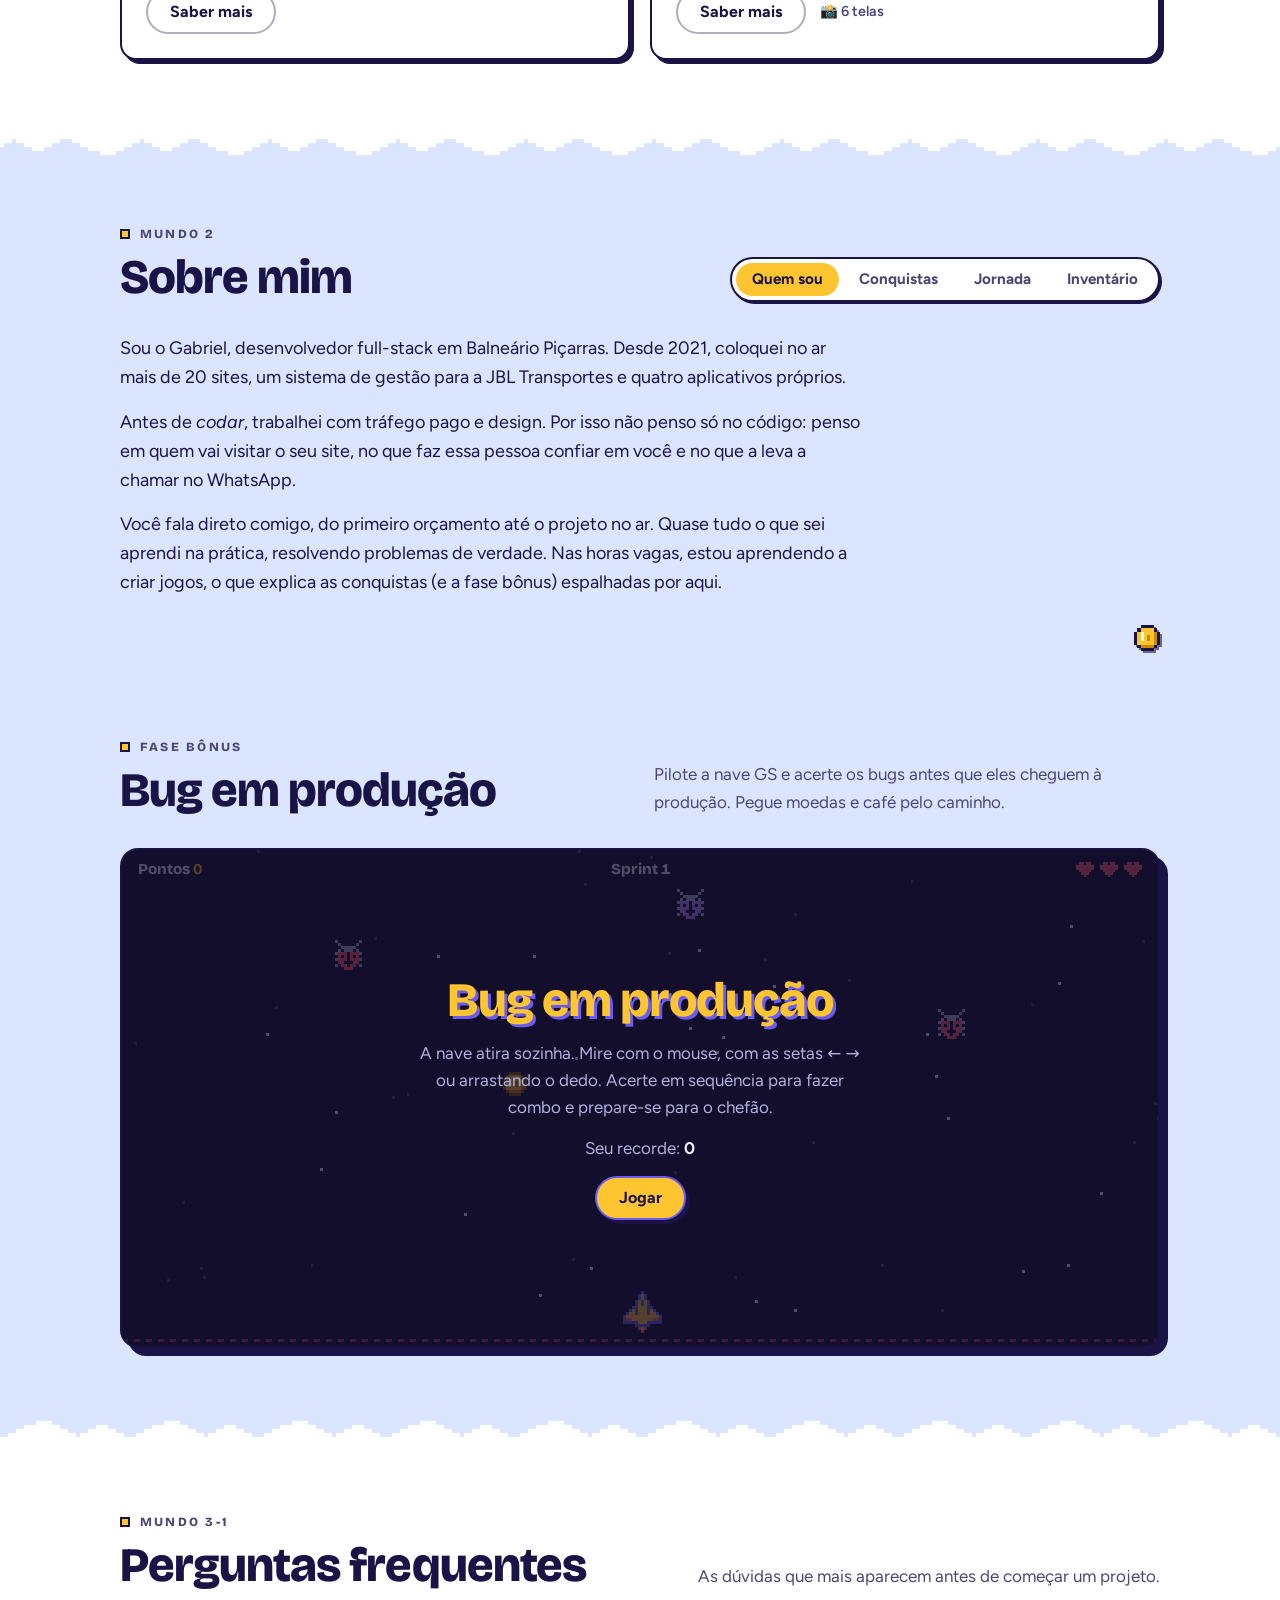
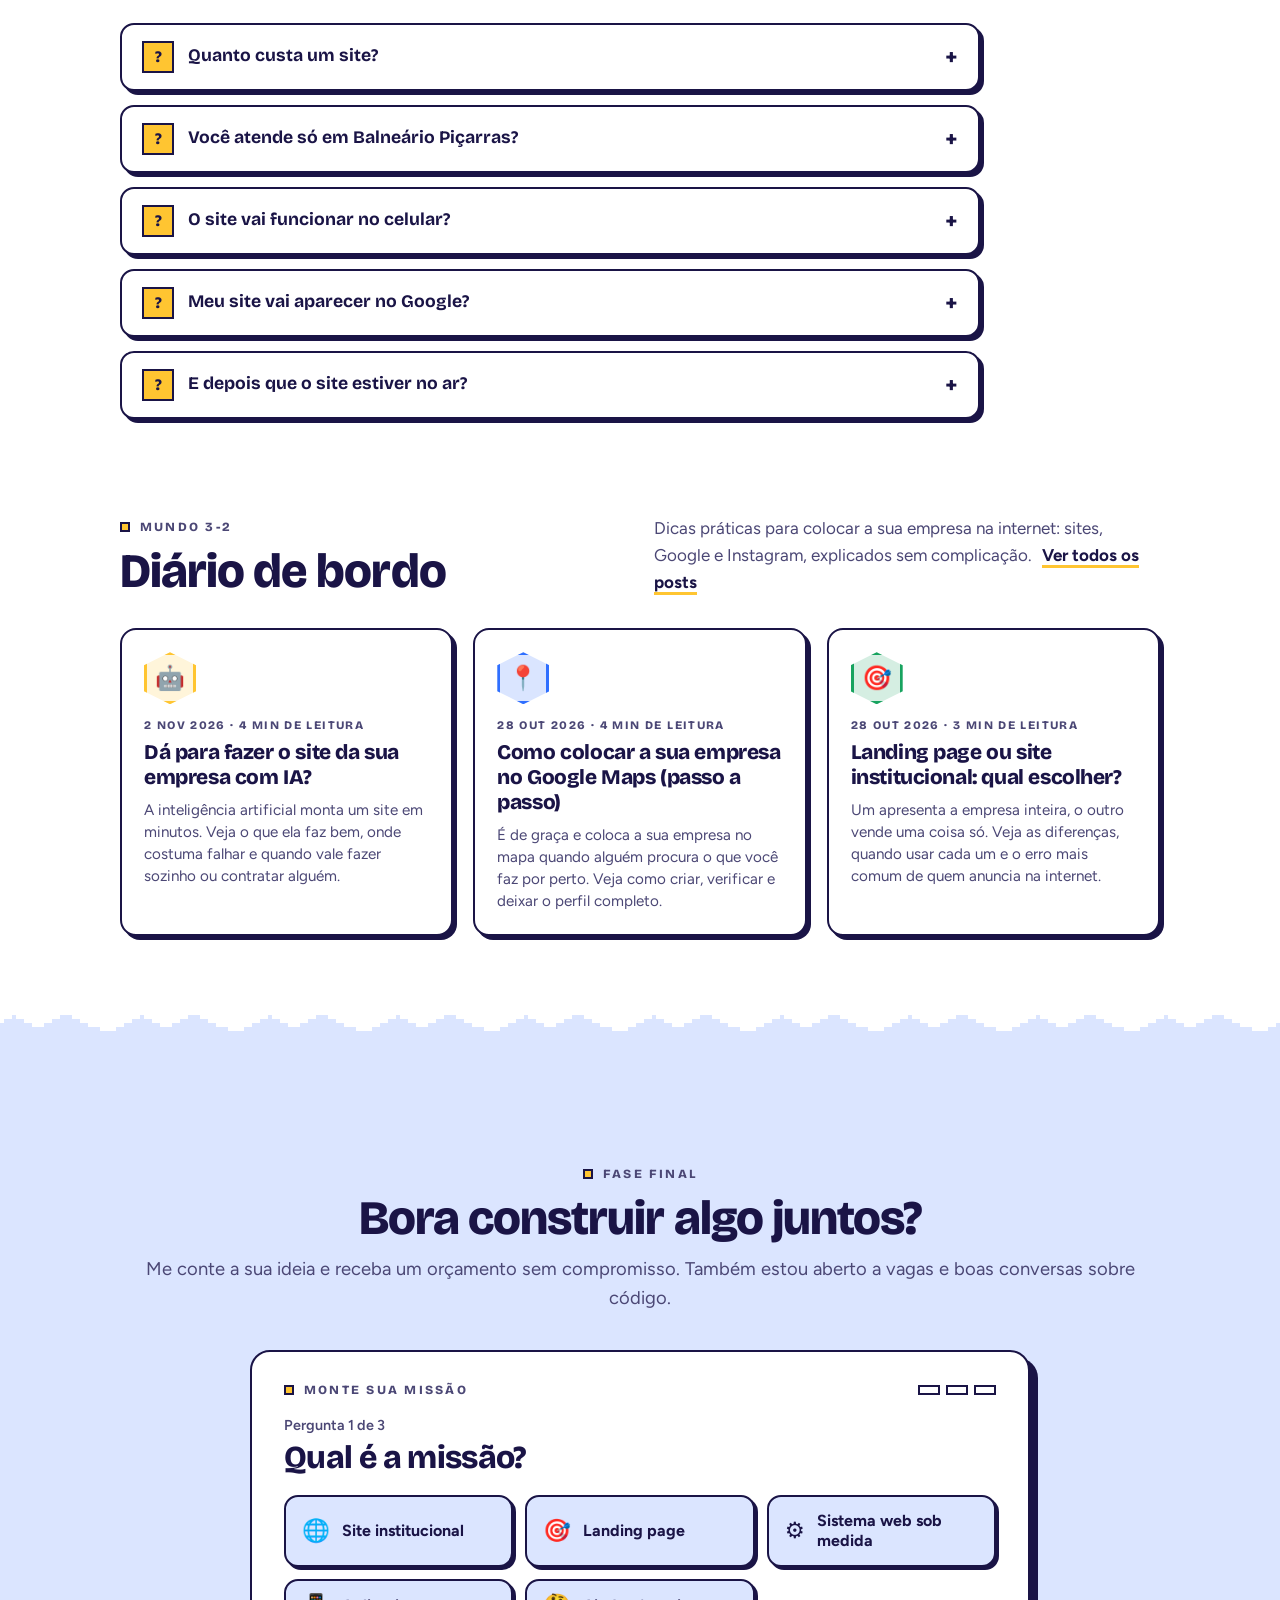
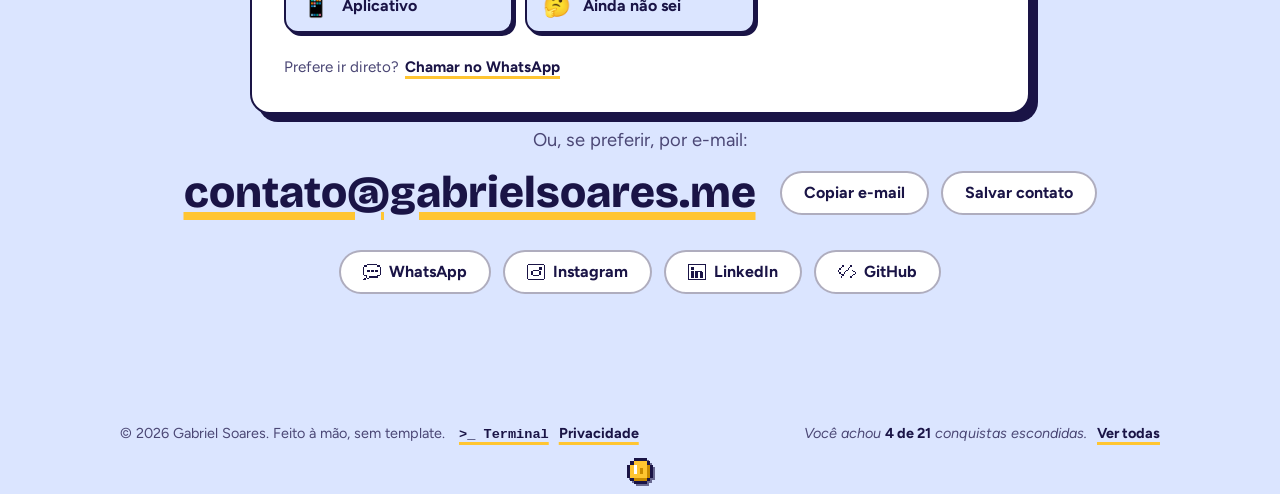
==== commit 7cd41991: "Publica o post sobre fazer o site da empresa com IA" ====
--- a/index.html
+++ b/index.html
@@ -91,7 +91,7 @@
   <link rel="preload" href="fontes/bricolage-grotesque.woff2" as="font" type="font/woff2" crossorigin>
   <link rel="preload" href="fontes/figtree.woff2" as="font" type="font/woff2" crossorigin>
   <link rel="preload" href="foto.jpg" as="image" fetchpriority="high">
-  <link rel="stylesheet" href="style.css?v=2026-11-02-melhorias">
+  <link rel="stylesheet" href="style.css?v=2026-10-31-dualsense">
   <!-- Aplica o tema dia/noite escolhido antes da página aparecer, para não piscar -->
   <script>try { var t = localStorage.getItem("gs-tema"); if (t) document.documentElement.dataset.tema = t; } catch (e) {}</script>
 </head>
@@ -446,9 +446,9 @@
 
   <div class="toasts" id="toasts" aria-live="polite" popover="manual"></div>
 
-  <script src="medicao.js?v=2026-11-02-melhorias"></script>
-  <script src="dados.js?v=2026-11-02-melhorias"></script>
-  <script src="ceu.js?v=2026-11-02-melhorias"></script>
-  <script src="script.js?v=2026-11-02-melhorias"></script>
+  <script src="medicao.js?v=2026-10-31-dualsense"></script>
+  <script src="dados.js?v=2026-10-31-dualsense"></script>
+  <script src="ceu.js?v=2026-10-31-dualsense"></script>
+  <script src="script.js?v=2026-10-31-dualsense"></script>
 </body>
 </html>
